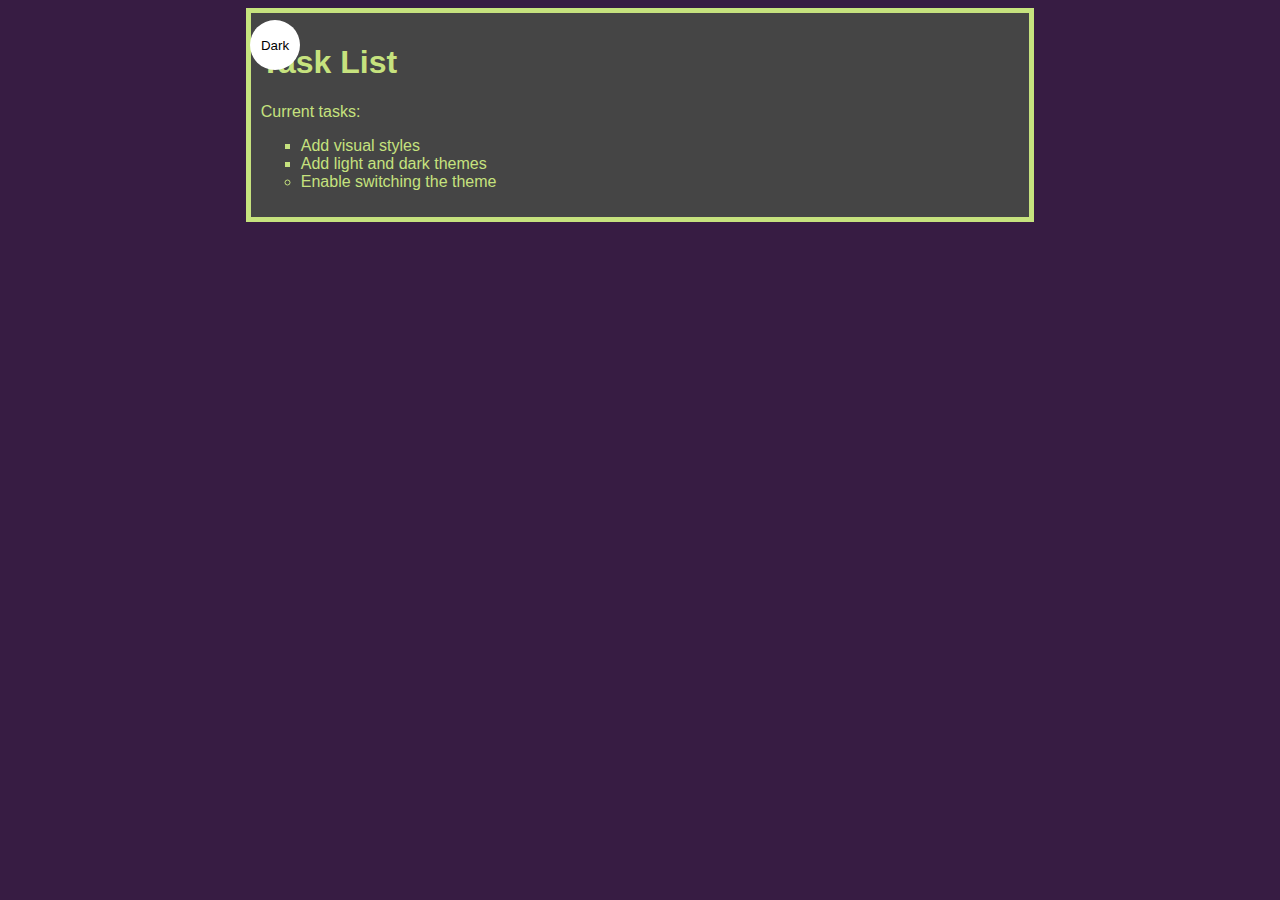
==== index.html @ 014d167e "Centered" ====
<!DOCTYPE html>
<html lang="en">

<head>
    <meta charset="UTF-8">
    <meta http-equiv="X-UA-Compatible" content="IE=edge">
    <meta name="viewport" content="width=device-width, initial-scale=1.0">
    <title>Simple website</title>
    <link rel="stylesheet" href="main.css">
</head>

<body class="dark-theme">
    <div class = "divi">

        <h1>Task List</h1>
        <p id="msg">Current tasks:</p>
        <ul>
            <li class="list">Add visual styles</li>
            <li class="list">Add light and dark themes</li>
            <li>Enable switching the theme</li>
        </ul>
        <div>
            <button class="btn">Dark</button>
        </div>
        <script src="app.js"></script>
        <noscript>You need to enable JavaScript to view the full site.</noscript>
    </div>
</body>

</html>
---- main.css ----
:root {
    --yellow: #c6e27e;
    --white: #FFFFFF;
    --black: #000000;
    --lilapur: #A183C0;
    --purp: #371c43;
    --blue: #1f0f86;
  }


body {
    background: var(--bg);
    color: var(--fontColor);
    font-family: helvetica;
}

li {
    list-style: circle;
}

.list {
    list-style: square;
}

.light-theme {
    --bg: var(--lilapur);
    --fontColor: var(--blue);
    --btnBg: var(--black);
    --btnFontColor: var(--white);
}

.dark-theme {
    --bg: var(--purp);
    --fontColor: var(--yellow);
    --btnBg: var(--white);
    --btnFontColor: var(--black);
  }

.btn {
    position: absolute;
    top: 20px;
    left: 250px;
    height: 50px;
    width: 50px;
    border-radius: 50%;
    border: none;
    color: var(--btnFontColor);
    background-color: var(--btnBg);
  }

.divi{
    margin: auto;
    width: 60%;
    border: 5px solid #c6e27e;
    padding: 10px;
    background-color: rgb(69, 69, 69);
}
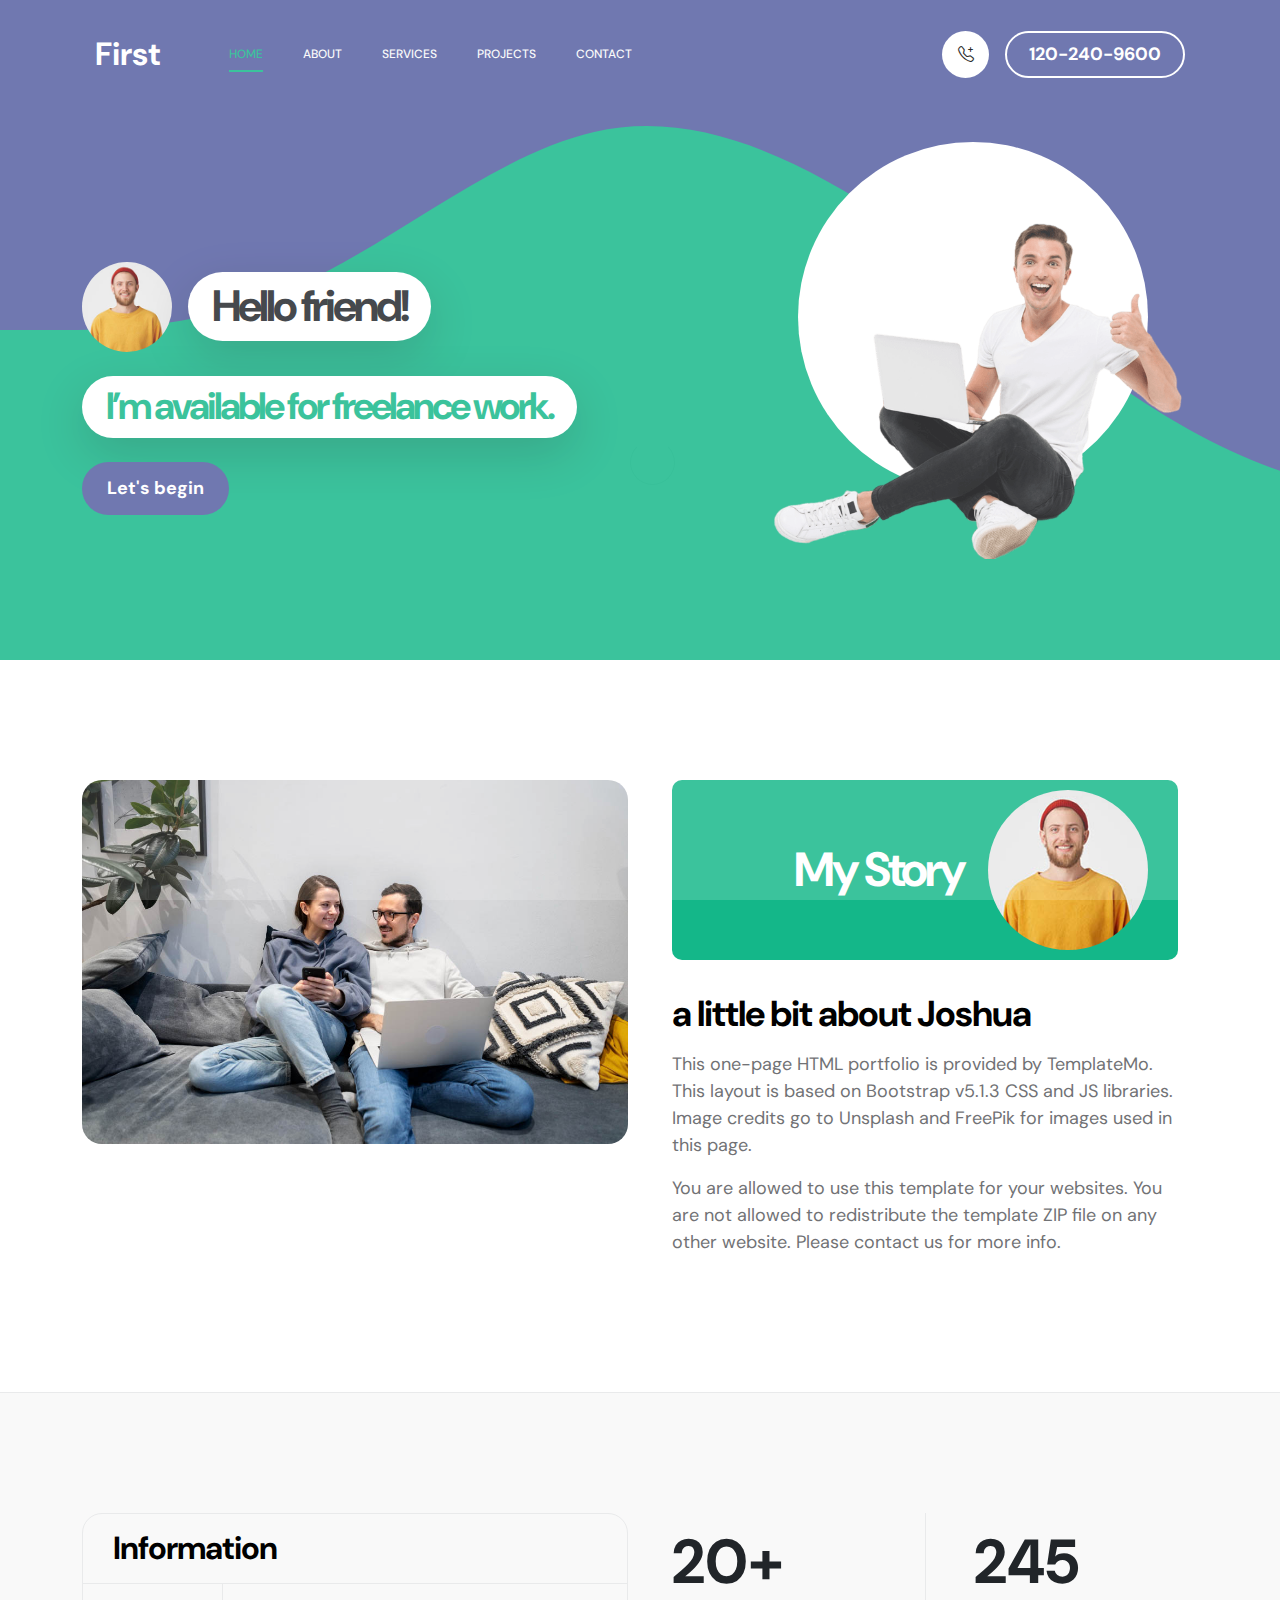
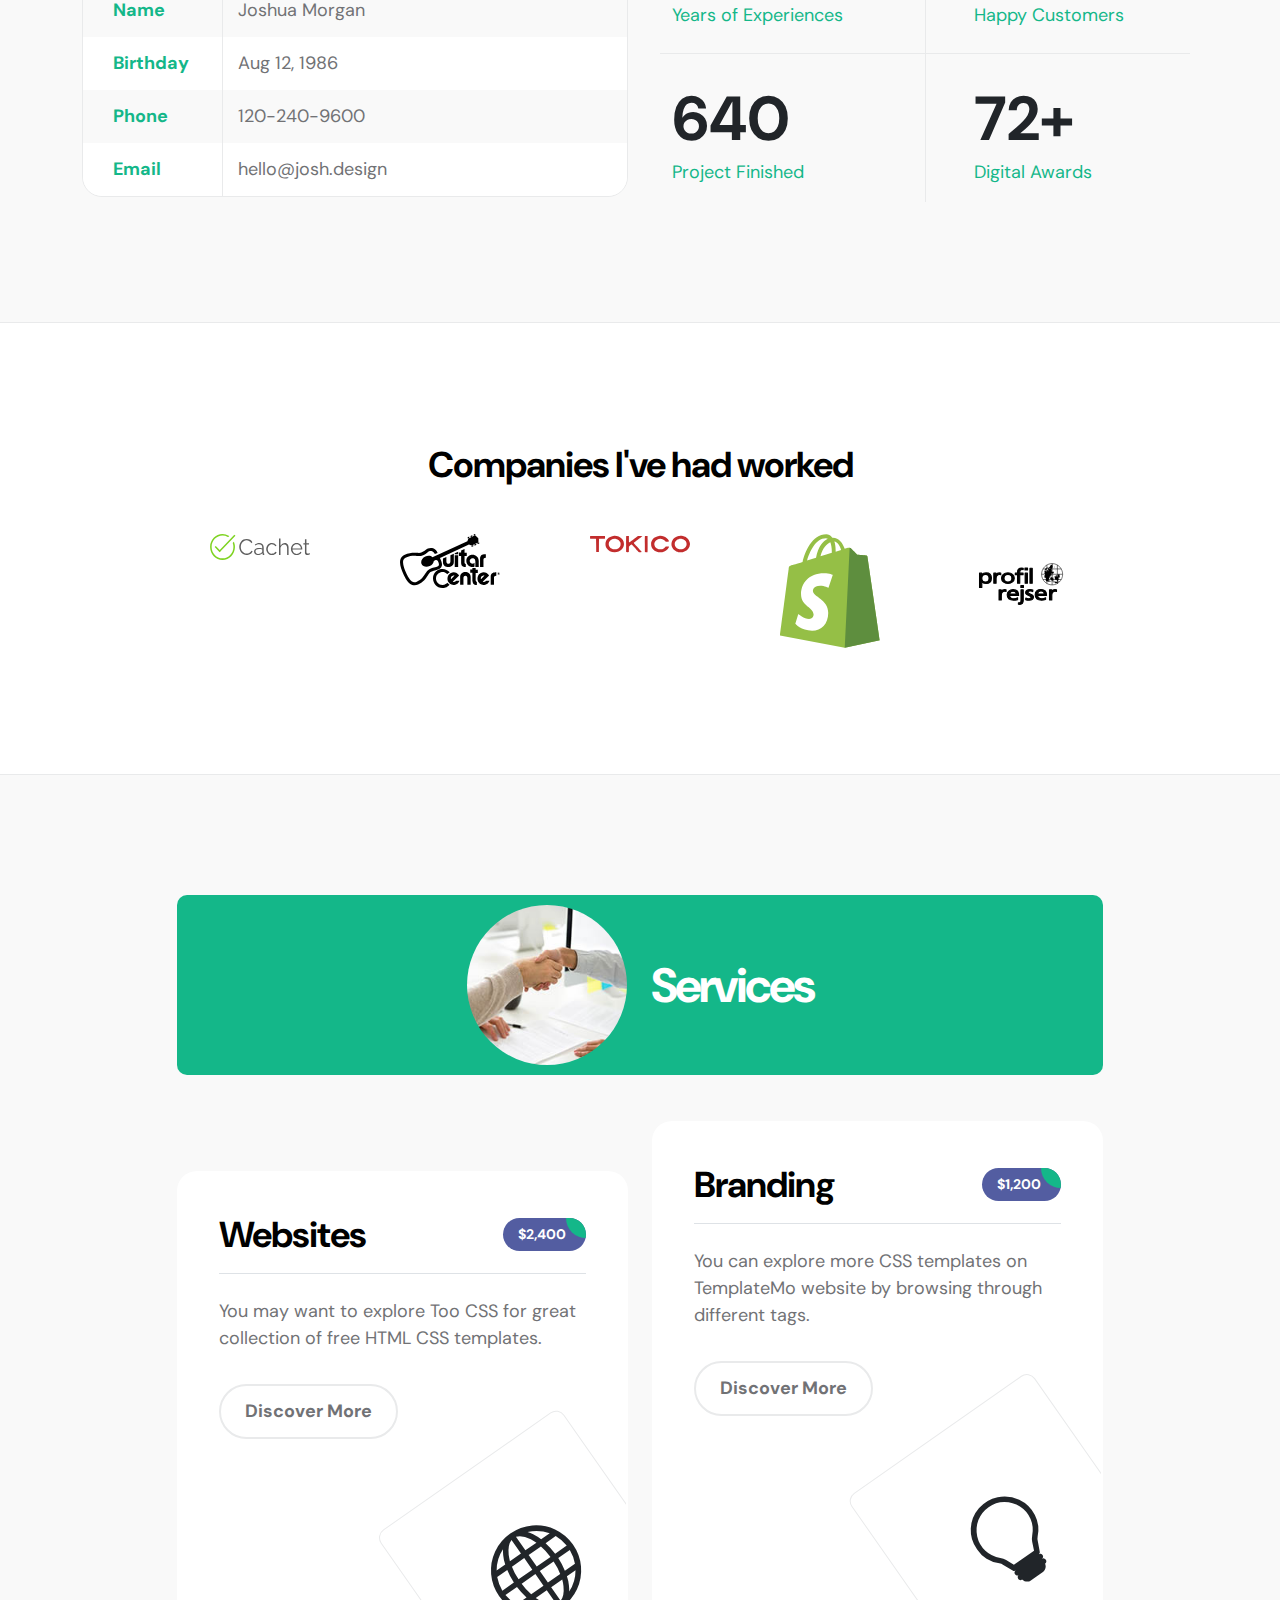
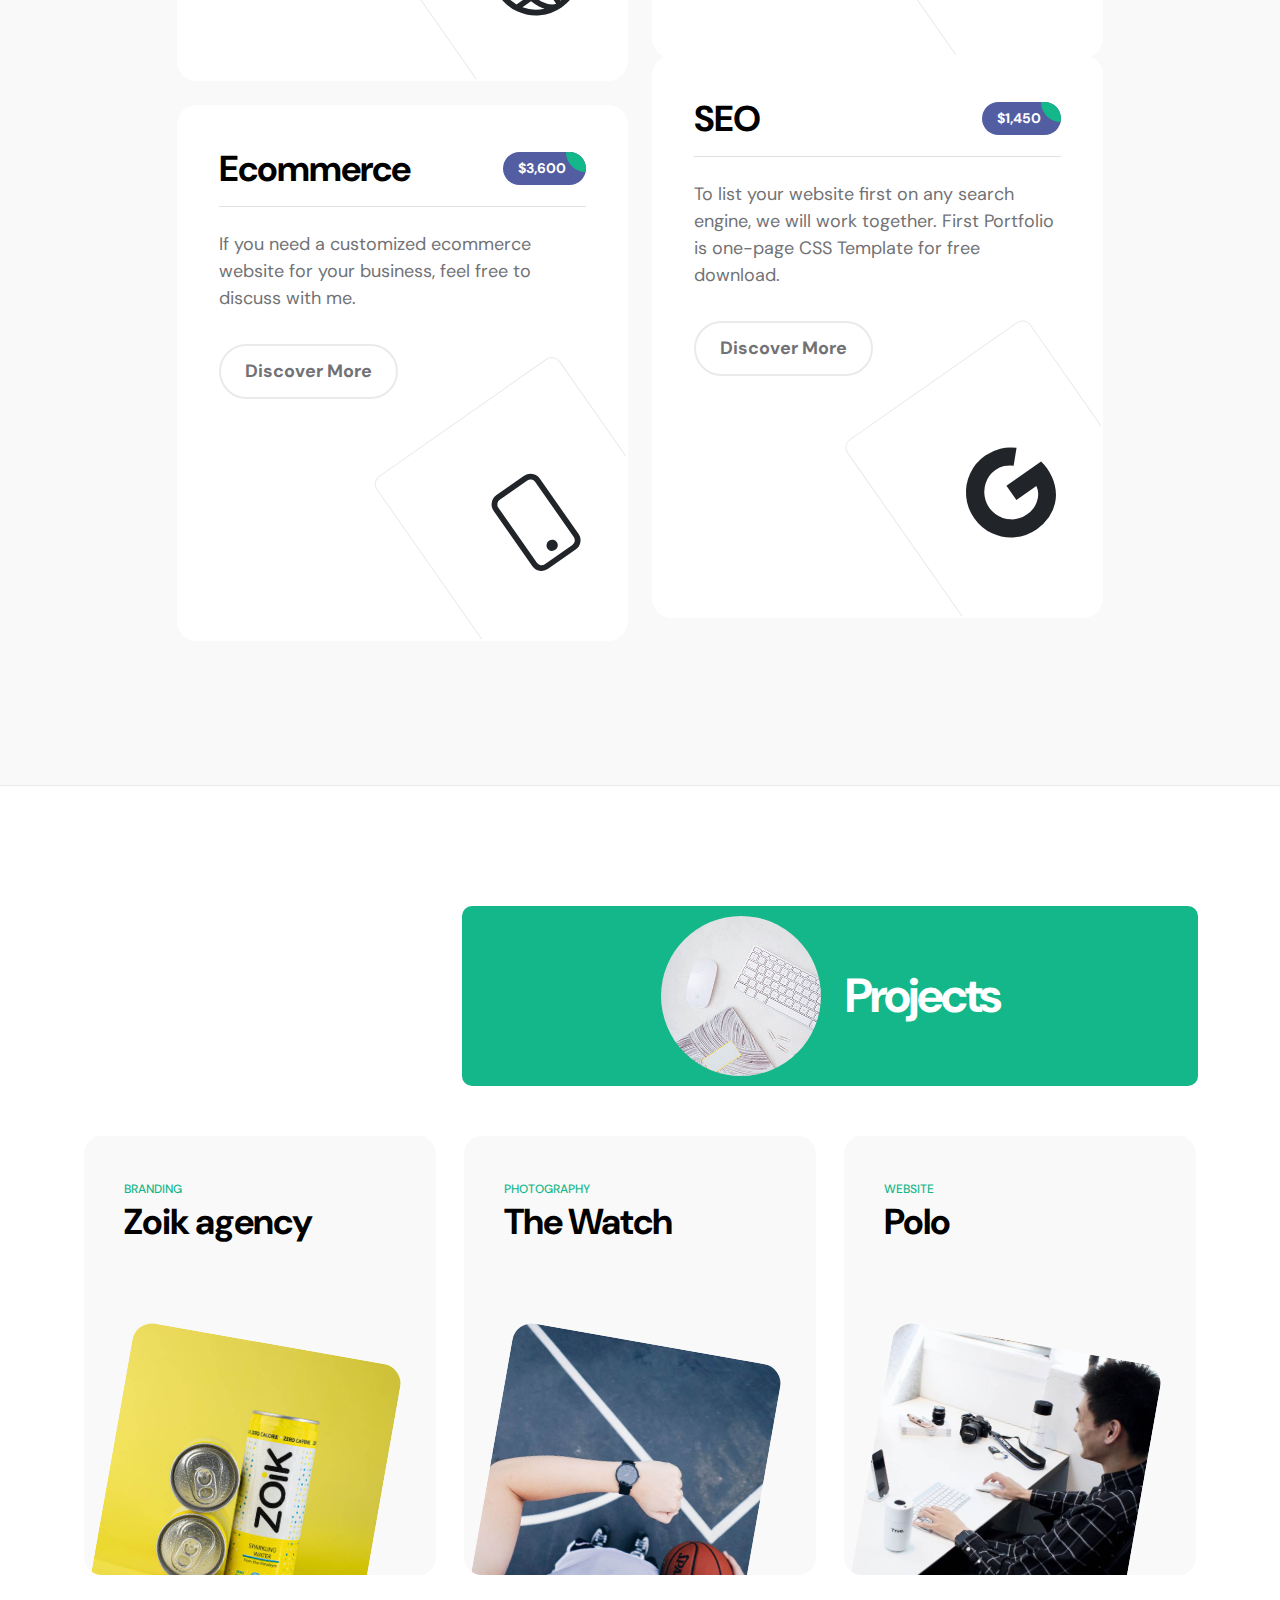
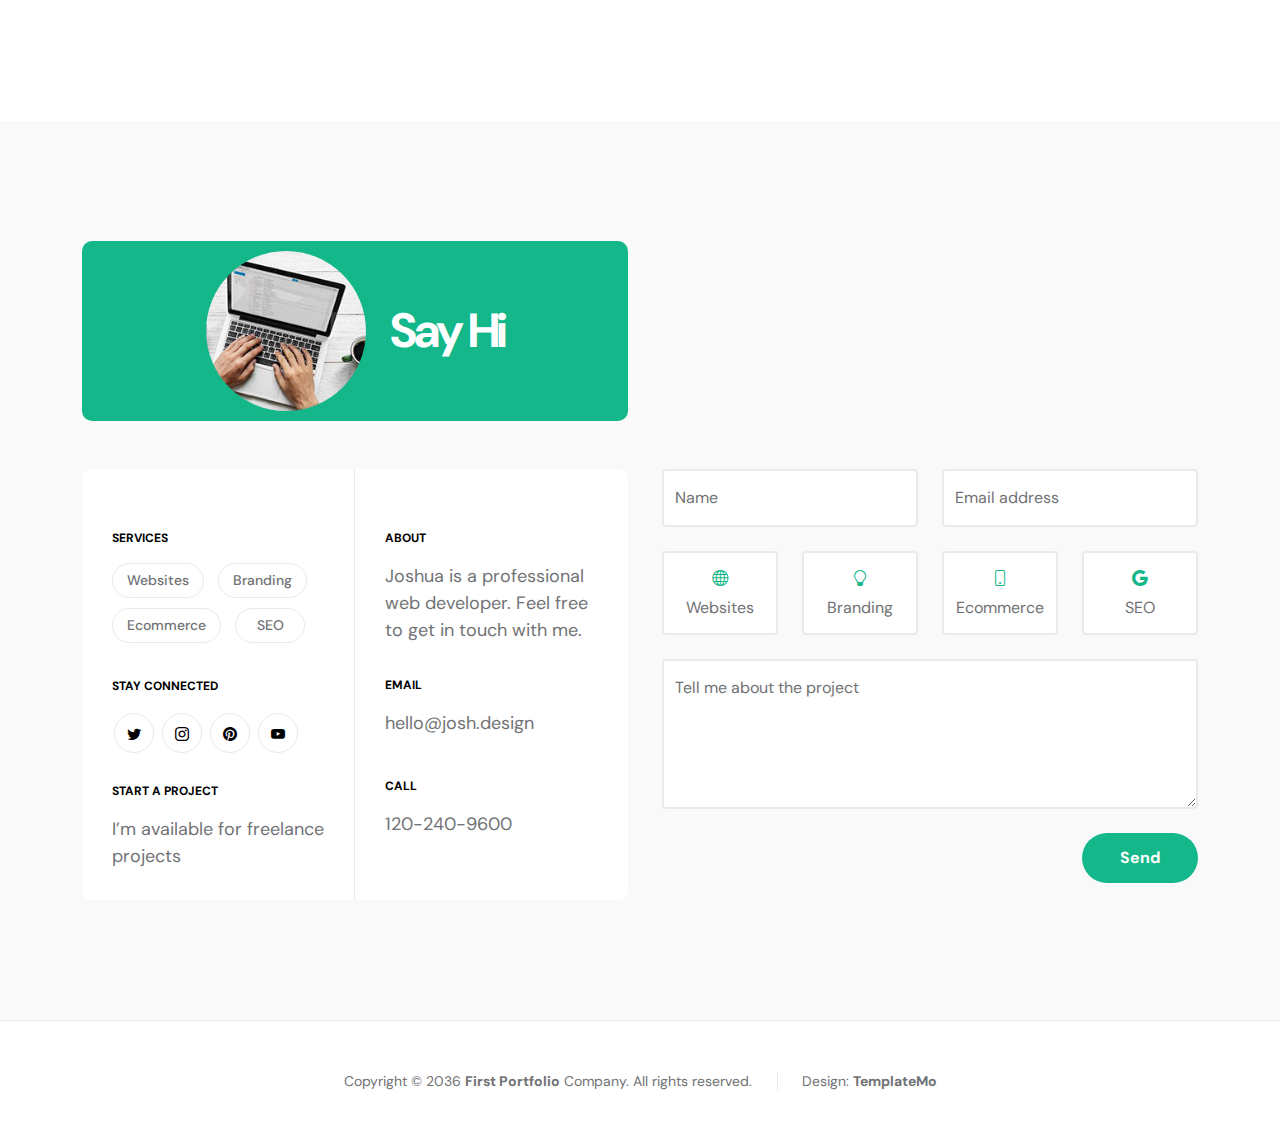
==== commit ffdb6229: "new" ====
--- a/index.html
+++ b/index.html
@@ -1,30 +1,604 @@
-<!DOCTYPE html>
-<html lang="en">
-
-<head>
-    <meta charset="UTF-8">
-    <meta http-equiv="X-UA-Compatible" content="IE=edge">
-    <meta name="viewport" content="width=device-width, initial-scale=1.0">
-    <title>Simple website</title>
-    <link rel="stylesheet" href="main.css">
-</head>
-
-<body class="dark-theme">
-    <div class = "divi">
-
-        <h1>Task List</h1>
-        <p id="msg">Current tasks:</p>
-        <ul>
-            <li class="list">Add visual styles</li>
-            <li class="list">Add light and dark themes</li>
-            <li>Enable switching the theme</li>
-        </ul>
-        <div>
-            <button class="btn">Dark</button>
-        </div>
-        <script src="app.js"></script>
-        <noscript>You need to enable JavaScript to view the full site.</noscript>
-    </div>
-</body>
-
+<!doctype html>
+<html lang="en">
+    <head>
+        <meta charset="utf-8">
+        <meta name="viewport" content="width=device-width, initial-scale=1">
+
+        <meta name="description" content="">
+        <meta name="author" content="TemplateMo">
+
+        <title>First Portfolio Bootstrap 5 Theme</title>
+
+        <!-- CSS FILES -->
+        <link rel="preconnect" href="https://fonts.googleapis.com">
+        
+        <link rel="preconnect" href="https://fonts.gstatic.com" crossorigin>
+        
+        <link href="https://fonts.googleapis.com/css2?family=DM+Sans:wght@400;500;700&display=swap" rel="stylesheet">
+
+        <link href="css/bootstrap.min.css" rel="stylesheet">
+
+        <link href="css/bootstrap-icons.css" rel="stylesheet">
+
+        <link href="css/magnific-popup.css" rel="stylesheet">
+
+        <link href="css/templatemo-first-portfolio-style.css" rel="stylesheet">
+        
+<!--
+
+TemplateMo 578 First Portfolio
+
+https://templatemo.com/tm-578-first-portfolio
+
+-->
+    </head>
+    
+    <body>
+
+        <section class="preloader">
+            <div class="spinner">
+                <span class="spinner-rotate"></span>    
+            </div>
+        </section>
+
+        <nav class="navbar navbar-expand-lg">
+            <div class="container">
+
+                <button class="navbar-toggler" type="button" data-bs-toggle="collapse" data-bs-target="#navbarNav" aria-controls="navbarNav" aria-expanded="false" aria-label="Toggle navigation">
+                    <span class="navbar-toggler-icon"></span>
+                </button>
+
+                <a href="index.html" class="navbar-brand mx-auto mx-lg-0">First</a>
+
+                <div class="d-flex align-items-center d-lg-none">
+                    <i class="navbar-icon bi-telephone-plus me-3"></i>
+                    <a class="custom-btn btn" href="#section_5">
+                        120-240-9600
+                    </a>
+                </div>
+
+                <div class="collapse navbar-collapse" id="navbarNav">
+                    <ul class="navbar-nav ms-lg-5">
+                        <li class="nav-item">
+                            <a class="nav-link click-scroll" href="#section_1">Home</a>
+                        </li>
+
+                        <li class="nav-item">
+                            <a class="nav-link click-scroll" href="#section_2">About</a>
+                        </li>
+
+                        <li class="nav-item">
+                            <a class="nav-link click-scroll" href="#section_3">Services</a>
+                        </li>
+
+                        <li class="nav-item">
+                            <a class="nav-link click-scroll" href="#section_4">Projects</a>
+                        </li>
+
+                        <li class="nav-item">
+                            <a class="nav-link click-scroll" href="#section_5">Contact</a>
+                        </li>
+                    </ul>
+
+                    <div class="d-lg-flex align-items-center d-none ms-auto">
+                        <i class="navbar-icon bi-telephone-plus me-3"></i>
+                        <a class="custom-btn btn" href="#section_5">
+                            120-240-9600
+                        </a>
+                    </div>
+                </div>
+
+            </div>
+        </nav>
+
+        <main>
+
+            <section class="hero d-flex justify-content-center align-items-center" id="section_1">
+                <div class="container">
+                    <div class="row">
+
+                        <div class="col-lg-7 col-12">
+                            <div class="hero-text">
+                                <div class="hero-title-wrap d-flex align-items-center mb-4">
+                                    <img src="images/happy-bearded-young-man.jpg" class="avatar-image avatar-image-large img-fluid" alt="">
+
+                                    <h1 class="hero-title ms-3 mb-0">Hello friend!</h1>
+                                </div>
+
+                                <h2 class="mb-4">I’m available for freelance work.</h2>
+                                <p class="mb-4"><a class="custom-btn btn custom-link" href="#section_2">Let's begin</a></p>
+                            </div>
+                        </div>
+
+                        <div class="col-lg-5 col-12 position-relative">
+                            <div class="hero-image-wrap"></div>
+                            <img src="images/portrait-happy-excited-man-holding-laptop-computer.png" class="hero-image img-fluid" alt="">
+                        </div>
+
+                    </div>
+                </div>
+
+                <svg xmlns="http://www.w3.org/2000/svg" viewBox="0 0 1440 320"><path fill="#535da1" fill-opacity="1" d="M0,160L24,160C48,160,96,160,144,138.7C192,117,240,75,288,64C336,53,384,75,432,106.7C480,139,528,181,576,208C624,235,672,245,720,240C768,235,816,213,864,186.7C912,160,960,128,1008,133.3C1056,139,1104,181,1152,202.7C1200,224,1248,224,1296,197.3C1344,171,1392,117,1416,90.7L1440,64L1440,0L1416,0C1392,0,1344,0,1296,0C1248,0,1200,0,1152,0C1104,0,1056,0,1008,0C960,0,912,0,864,0C816,0,768,0,720,0C672,0,624,0,576,0C528,0,480,0,432,0C384,0,336,0,288,0C240,0,192,0,144,0C96,0,48,0,24,0L0,0Z"></path></svg>
+            </section>
+
+
+            <section class="about section-padding" id="section_2">
+                <div class="container">
+                    <div class="row">
+
+                        <div class="col-lg-6 col-12">
+                            <img src="images/couple-working-from-home-together-sofa.jpg" class="about-image img-fluid" alt="">
+                        </div>
+
+                        <div class="col-lg-6 col-12 mt-5 mt-lg-0">
+                            <div class="about-thumb">
+
+                                <div class="section-title-wrap d-flex justify-content-end align-items-center mb-4">
+                                    <h2 class="text-white me-4 mb-0">My Story</h2>
+
+                                    <img src="images/happy-bearded-young-man.jpg" class="avatar-image img-fluid" alt="">
+                                </div>
+
+                                <h3 class="pt-2 mb-3">a little bit about Joshua</h3>
+
+                                <p>This one-page HTML portfolio is provided by <a href="https://templatemo.com" target="_blank">TemplateMo</a>. This layout is based on Bootstrap v5.1.3 CSS and JS libraries. Image credits go to <a href="https://unsplash.com" target="_blank">Unsplash</a> and <a href="https://freepik.com" target="_blank">FreePik</a> for images used in this page.</p>
+
+                                <p>You are allowed to use this template for your websites. You are not allowed to redistribute the template ZIP file on any other website. Please <a href="https://templatemo.com/contact" target="_blank">contact us</a> for more info.</p>
+                            </div>
+                        </div>
+
+                    </div>
+                </div>
+            </section>
+
+            <section class="featured section-padding">
+                <div class="container">
+                    <div class="row">
+
+                        <div class="col-lg-6 col-12">
+                            <div class="profile-thumb">
+                                <div class="profile-title">
+                                    <h4 class="mb-0">Information</h4>
+                                </div>
+
+                                <div class="profile-body">
+                                    <p>
+                                        <span class="profile-small-title">Name</span> 
+                                        <span>Joshua Morgan</span>
+                                    </p>
+
+                                    <p>
+                                        <span class="profile-small-title">Birthday</span> 
+                                        <span>Aug 12, 1986</span>
+                                    </p>
+
+                                    <p>
+                                        <span class="profile-small-title">Phone</span> 
+                                         <span><a href="tel: 305-240-9671">120-240-9600</a></span>
+                                    </p>
+
+                                    <p>
+                                        <span class="profile-small-title">Email</span> 
+                                        <span><a href="mailto:hello@josh.design">hello@josh.design</a></span>
+                                    </p>
+                                </div>
+                            </div>
+                        </div>
+
+                        <div class="col-lg-6 col-12 mt-5 mt-lg-0">
+                            <div class="about-thumb">
+                                <div class="row">
+                                    <div class="col-lg-6 col-6 featured-border-bottom py-2">
+                                        <strong class="featured-numbers">20+</strong>
+
+                                        <p class="featured-text">Years of Experiences</p>
+                                    </div>
+
+                                    <div class="col-lg-6 col-6 featured-border-start featured-border-bottom ps-5 py-2">
+                                        <strong class="featured-numbers">245</strong>
+
+                                        <p class="featured-text">Happy Customers</p>
+                                    </div>
+
+                                    <div class="col-lg-6 col-6 pt-4">
+                                        <strong class="featured-numbers">640</strong>
+
+                                        <p class="featured-text">Project Finished</p>
+                                    </div>
+
+                                    <div class="col-lg-6 col-6 featured-border-start ps-5 pt-4">
+                                        <strong class="featured-numbers">72+</strong>
+
+                                        <p class="featured-text">Digital Awards</p>
+                                    </div>
+                                </div>
+                            </div>
+                        </div>
+
+                    </div>
+                </div>
+            </section>
+
+
+            <section class="clients section-padding">
+                <div class="container">
+                    <div class="row align-items-center">
+
+                        <div class="col-lg-12 col-12">
+                            <h3 class="text-center mb-5">Companies I've had worked</h3>
+                        </div>
+
+                        <div class="col-lg-2 col-4 ms-auto clients-item-height">
+                            <img src="images/clients/cachet.svg" class="clients-image img-fluid" alt="">
+                        </div>
+
+                        <div class="col-lg-2 col-4 clients-item-height">
+                            <img src="images/clients/guitar-center.svg" class="clients-image img-fluid" alt="">
+                        </div>
+
+                        <div class="col-lg-2 col-4 clients-item-height">
+                            <img src="images/clients/tokico.svg" class="clients-image img-fluid" alt="">
+                        </div>
+
+                        <div class="col-lg-2 col-4 clients-item-height">
+                            <img src="images/clients/shopify.svg" class="clients-image img-fluid" alt="">
+                        </div>
+
+                        <div class="col-lg-2 col-4 me-auto clients-item-height">
+                            <img src="images/clients/profil-rejser.svg" class="clients-image img-fluid" alt="">
+                        </div>
+
+                    </div>
+                </div>
+            </section>
+
+
+            <section class="services section-padding" id="section_3">
+                <div class="container">
+                    <div class="row">
+
+                        <div class="col-lg-10 col-12 mx-auto">
+                            <div class="section-title-wrap d-flex justify-content-center align-items-center mb-5">
+                                <img src="images/handshake-man-woman-after-signing-business-contract-closeup.jpg" class="avatar-image img-fluid" alt="">
+
+                                <h2 class="text-white ms-4 mb-0">Services</h2>
+                            </div>
+
+                            <div class="row pt-lg-5">
+                                <div class="col-lg-6 col-12">
+                                    <div class="services-thumb">
+                                        <div class="d-flex flex-wrap align-items-center border-bottom mb-4 pb-3">
+                                            <h3 class="mb-0">Websites</h3>
+
+                                            <div class="services-price-wrap ms-auto">
+                                                <p class="services-price-text mb-0">$2,400</p>
+                                                <div class="services-price-overlay"></div>
+                                            </div>
+                                        </div>
+
+                                        <p>You may want to explore Too CSS for great collection of free HTML CSS templates.</p>
+
+                                        <a href="#" class="custom-btn custom-border-btn btn mt-3">Discover More</a>
+
+                                        <div class="services-icon-wrap d-flex justify-content-center align-items-center">
+                                            <i class="services-icon bi-globe"></i>
+                                        </div>
+                                    </div>
+                                </div>
+
+                                <div class="col-lg-6 col-12">
+                                    <div class="services-thumb services-thumb-up">
+                                        <div class="d-flex flex-wrap align-items-center border-bottom mb-4 pb-3">
+                                            <h3 class="mb-0">Branding</h3>
+
+                                            <div class="services-price-wrap ms-auto">
+                                                <p class="services-price-text mb-0">$1,200</p>
+                                                <div class="services-price-overlay"></div>
+                                            </div>
+                                        </div>
+
+                                        <p>You can explore more CSS templates on TemplateMo website by browsing through different tags.</p>
+
+                                        <a href="#" class="custom-btn custom-border-btn btn mt-3">Discover More</a>
+
+                                        <div class="services-icon-wrap d-flex justify-content-center align-items-center">
+                                            <i class="services-icon bi-lightbulb"></i>
+                                        </div>
+                                    </div>
+                                </div>
+
+                                <div class="col-lg-6 col-12">
+                                    <div class="services-thumb">
+                                        <div class="d-flex flex-wrap align-items-center border-bottom mb-4 pb-3">
+                                            <h3 class="mb-0">Ecommerce</h3>
+
+                                            <div class="services-price-wrap ms-auto">
+                                                <p class="services-price-text mb-0">$3,600</p>
+                                                <div class="services-price-overlay"></div>
+                                            </div>
+                                        </div>
+
+                                        <p>If you need a customized ecommerce website for your business, feel free to discuss with me.</p>
+
+                                        <a href="#" class="custom-btn custom-border-btn btn mt-3">Discover More</a>
+
+                                        <div class="services-icon-wrap d-flex justify-content-center align-items-center">
+                                            <i class="services-icon bi-phone"></i>
+                                        </div>
+                                    </div>
+                                </div>
+
+                                <div class="col-lg-6 col-12">
+                                    <div class="services-thumb services-thumb-up">
+                                        <div class="d-flex flex-wrap align-items-center border-bottom mb-4 pb-3">
+                                            <h3 class="mb-0">SEO</h3>
+
+                                            <div class="services-price-wrap ms-auto">
+                                                <p class="services-price-text mb-0">$1,450</p>
+                                                <div class="services-price-overlay"></div>
+                                            </div>
+                                        </div>
+
+                                        <p>To list your website first on any search engine, we will work together. First Portfolio is one-page CSS Template for free download.</p>
+
+                                        <a href="#" class="custom-btn custom-border-btn btn mt-3">Discover More</a>
+
+                                        <div class="services-icon-wrap d-flex justify-content-center align-items-center">
+                                            <i class="services-icon bi-google"></i>
+                                        </div>
+                                    </div>
+                                </div>
+                            </div>
+                        </div>
+                    </div>
+                </div>
+            </section>
+
+
+            <section class="projects section-padding" id="section_4">
+                <div class="container">
+                    <div class="row">
+
+                        <div class="col-lg-8 col-md-8 col-12 ms-auto">
+                            <div class="section-title-wrap d-flex justify-content-center align-items-center mb-4">
+                                <img src="images/white-desk-work-study-aesthetics.jpg" class="avatar-image img-fluid" alt="">
+
+                                <h2 class="text-white ms-4 mb-0">Projects</h2>
+                            </div>
+                        </div>
+
+                        <div class="clearfix"></div>
+
+                        <div class="col-lg-4 col-md-6 col-12">
+                            <div class="projects-thumb">
+                                <div class="projects-info">
+                                    <small class="projects-tag">Branding</small>
+
+                                    <h3 class="projects-title">Zoik agency</h3>
+                                </div>
+
+                                <a href="images/projects/nikhil-KO4io-eCAXA-unsplash.jpg" class="popup-image">
+                                    <img src="images/projects/nikhil-KO4io-eCAXA-unsplash.jpg" class="projects-image img-fluid" alt="">
+                                </a>
+                            </div>
+                        </div>
+
+                        <div class="col-lg-4 col-md-6 col-12">
+                            <div class="projects-thumb">
+                                <div class="projects-info">
+                                    <small class="projects-tag">Photography</small>
+
+                                    <h3 class="projects-title">The Watch</h3>
+                                </div>
+
+                                <a href="images/projects/the-5th-IQYR7N67dhM-unsplash.jpg" class="popup-image">
+                                    <img src="images/projects/the-5th-IQYR7N67dhM-unsplash.jpg" class="projects-image img-fluid" alt="">
+                                </a>
+                            </div>
+                        </div>
+
+                        <div class="col-lg-4 col-md-6 col-12">
+                            <div class="projects-thumb">
+                                <div class="projects-info">
+                                    <small class="projects-tag">Website</small>
+
+                                    <h3 class="projects-title">Polo</h3>
+                                </div>
+
+                                <a href="images/projects/true-agency-9Bjog5FZ-oc-unsplash.jpg" class="popup-image">
+                                    <img src="images/projects/true-agency-9Bjog5FZ-oc-unsplash.jpg" class="projects-image img-fluid" alt="">
+                                </a>
+                            </div>
+                        </div>
+
+                    </div>
+                </div>
+            </section>
+
+            <section class="contact section-padding" id="section_5">
+                    <div class="container">
+                        <div class="row">
+
+                            <div class="col-lg-6 col-md-8 col-12">
+                                <div class="section-title-wrap d-flex justify-content-center align-items-center mb-5">
+                                    <img src="images/aerial-view-man-using-computer-laptop-wooden-table.jpg" class="avatar-image img-fluid" alt="">
+
+                                    <h2 class="text-white ms-4 mb-0">Say Hi</h2>
+                                </div>
+                            </div>
+
+                            <div class="clearfix"></div>
+
+                            <div class="col-lg-3 col-md-6 col-12 pe-lg-0">
+                                <div class="contact-info contact-info-border-start d-flex flex-column">
+                                    <strong class="site-footer-title d-block mb-3">Services</strong>
+
+                                    <ul class="footer-menu">
+                                        <li class="footer-menu-item"><a href="#" class="footer-menu-link">Websites</a></li>
+
+                                        <li class="footer-menu-item"><a href="#" class="footer-menu-link">Branding</a></li>
+
+                                        <li class="footer-menu-item"><a href="#" class="footer-menu-link">Ecommerce</a></li>
+
+                                        <li class="footer-menu-item"><a href="#" class="footer-menu-link">SEO</a></li>
+                                    </ul>
+
+                                    <strong class="site-footer-title d-block mt-4 mb-3">Stay connected</strong>
+
+                                    <ul class="social-icon">
+                                        <li class="social-icon-item"><a href="https://twitter.com/minthu" class="social-icon-link bi-twitter"></a></li>
+
+                                        <li class="social-icon-item"><a href="#" class="social-icon-link bi-instagram"></a></li>
+
+                                        <li class="social-icon-item"><a href="#" class="social-icon-link bi-pinterest"></a></li>
+
+                                        <li class="social-icon-item"><a href="https://www.youtube.com/templatemo" class="social-icon-link bi-youtube"></a></li>
+                                    </ul>
+
+                                    <strong class="site-footer-title d-block mt-4 mb-3">Start a project</strong>
+
+                                    <p class="mb-0">I’m available for freelance projects</p>
+                                </div>
+                            </div>
+
+                            <div class="col-lg-3 col-md-6 col-12 ps-lg-0">
+                                <div class="contact-info d-flex flex-column">
+                                    <strong class="site-footer-title d-block mb-3">About</strong>
+
+                                    <p class="mb-2">
+                                        Joshua is a professional web developer. Feel free to get in touch with me.
+                              </p>
+
+                                    <strong class="site-footer-title d-block mt-4 mb-3">Email</strong>
+
+                                    <p>
+                                        <a href="mailto:hello@josh.design">
+                                            hello@josh.design
+                                        </a>
+                                    </p>
+
+                                    <strong class="site-footer-title d-block mt-4 mb-3">Call</strong>
+
+                                    <p class="mb-0">
+                                        <a href="tel: 120-240-9600">
+                                            120-240-9600
+                                        </a>
+                                    </p>
+                                </div>
+                            </div>
+
+                            <div class="col-lg-6 col-12 mt-5 mt-lg-0">
+                                <form action="#" method="get" class="custom-form contact-form" role="form">
+                                    <div class="row">
+                                        <div class="col-lg-6 col-md-6 col-12">
+                                            <div class="form-floating">
+                                                <input type="text" name="name" id="name" class="form-control" placeholder="Name" required="">
+                                                
+                                                <label for="floatingInput">Name</label>
+                                            </div>
+                                        </div>
+
+                                        <div class="col-lg-6 col-md-6 col-12"> 
+                                            <div class="form-floating">
+                                                <input type="email" name="email" id="email" pattern="[^ @]*@[^ @]*" class="form-control" placeholder="Email address" required="">
+                                                
+                                                <label for="floatingInput">Email address</label>
+                                            </div>
+                                        </div>
+
+                                        <div class="col-lg-3 col-md-6 col-6">
+                                            <div class="form-check form-check-inline">
+                                                <input name="website" type="checkbox" class="form-check-input" id="inlineCheckbox1" value="1">
+
+                                                <label class="form-check-label" for="inlineCheckbox1">
+                                                    <i class="bi-globe form-check-icon"></i>
+                                                    <span class="form-check-label-text">Websites</span>
+                                                </label>
+                                          </div>
+                                        </div>
+
+                                        <div class="col-lg-3 col-md-6 col-6">
+                                            <div class="form-check form-check-inline">
+                                                <input name="branding" type="checkbox" class="form-check-input" id="inlineCheckbox2" value="1">
+
+                                                <label class="form-check-label" for="inlineCheckbox2">
+                                                    <i class="bi-lightbulb form-check-icon"></i>
+                                                    <span class="form-check-label-text">Branding</span>
+                                                </label>
+                                            </div>
+                                        </div>
+
+                                        <div class="col-lg-3 col-md-6 col-6">
+                                            <div class="form-check form-check-inline">
+                                                <input name="ecommerce" type="checkbox" class="form-check-input" id="inlineCheckbox3" value="1">
+
+                                                <label class="form-check-label" for="inlineCheckbox3">
+                                                    <i class="bi-phone form-check-icon"></i>
+                                                    <span class="form-check-label-text">Ecommerce</span>
+                                                </label>
+                                            </div>
+                                        </div>
+
+                                        <div class="col-lg-3 col-md-6 col-6">
+                                            <div class="form-check form-check-inline me-0">
+                                                <input name="seo" type="checkbox" class="form-check-input" id="inlineCheckbox4" value="1">
+
+                                                <label class="form-check-label" for="inlineCheckbox4">
+                                                    <i class="bi-google form-check-icon"></i>
+                                                    <span class="form-check-label-text">SEO</span>
+                                                </label>
+                                            </div>
+                                        </div>
+
+                                        <div class="col-lg-12 col-12">
+                                            <div class="form-floating">
+                                                <textarea class="form-control" id="message" name="message" placeholder="Tell me about the project"></textarea>
+                                                
+                                                <label for="floatingTextarea">Tell me about the project</label>
+                                            </div>
+                                        </div>
+
+                                        <div class="col-lg-3 col-12 ms-auto">
+                                            <button type="submit" class="form-control">Send</button>
+                                        </div>
+
+                                    </div>
+                                </form>
+                            </div>
+
+                        </div>
+                    </div>
+                </div>
+            </section>
+
+        </main>
+
+        <footer class="site-footer">
+            <div class="container">
+                <div class="row">
+
+                    <div class="col-lg-12 col-12">
+                        <div class="copyright-text-wrap">
+                            <p class="mb-0">
+                                <span class="copyright-text">Copyright © 2036 <a href="#">First Portfolio</a> Company. All rights reserved.</span>
+                                Design: 
+                                <a rel="sponsored" href="https://templatemo.com" target="_blank">TemplateMo</a>
+                            </p>
+                        </div>
+                    </div>
+
+                </div>
+            </div>
+        </footer>
+
+        <!-- JAVASCRIPT FILES -->
+        <script src="js/jquery.min.js"></script>
+        <script src="js/bootstrap.min.js"></script>
+        <script src="js/jquery.sticky.js"></script>
+        <script src="js/click-scroll.js"></script>
+        <script src="js/jquery.magnific-popup.min.js"></script>
+        <script src="js/magnific-popup-options.js"></script>
+        <script src="js/custom.js"></script>
+
+    </body>
 </html>--- a/css/templatemo-first-portfolio-style.css
+++ b/css/templatemo-first-portfolio-style.css
@@ -0,0 +1,1187 @@
+/*
+
+TemplateMo 578 First Portfolio
+
+https://templatemo.com/tm-578-first-portfolio
+
+*/
+
+
+/*---------------------------------------
+  CUSTOM PROPERTIES ( VARIABLES )             
+-----------------------------------------*/
+:root {
+  --white-color:                  #ffffff;
+  --primary-color:                #535da1;
+  --secondary-color:              #14B789;
+  --section-bg-color:             #f9f9f9;
+  --dark-color:                   #000000;
+  --p-color:                      #717275;
+  --border-color:                 #e9eaeb;
+  --featured-border-color:        #727aab;
+
+  --body-font-family:             'DM Sans', sans-serif;
+
+  --h1-font-size:                 62px;
+  --h2-font-size:                 48px;
+  --h3-font-size:                 36px;
+  --h4-font-size:                 32px;
+  --h5-font-size:                 24px;
+  --h6-font-size:                 22px;
+  --p-font-size:                  18px;
+  --menu-font-size:               12px;
+  --copyright-font-size:          14px;
+
+  --border-radius-large:          100px;
+  --border-radius-medium:         20px;
+  --border-radius-small:          10px;
+
+  --font-weight-normal:           400;
+  --font-weight-medium:           500;
+  --font-weight-bold:             700;
+}
+
+body {
+    background: var(--white-color);
+    font-family: var(--body-font-family); 
+}
+
+
+/*---------------------------------------
+  TYPOGRAPHY               
+-----------------------------------------*/
+
+h2,
+h3,
+h4,
+h5,
+h6 {
+  color: var(--dark-color);
+}
+
+h1,
+h2,
+h3,
+h4,
+h5,
+h6 {
+  font-weight: var(--font-weight-bold);
+  letter-spacing: -1px;
+}
+
+h1 {
+  font-size: var(--h1-font-size);
+  letter-spacing: -3px;
+}
+
+h2 {
+  font-size: var(--h2-font-size);
+  color: var(--secondary-color);
+  letter-spacing: -3px;
+}
+
+h3 {
+  font-size: var(--h3-font-size);
+}
+
+h4 {
+  font-size: var(--h4-font-size);
+}
+
+h5 {
+  font-size: var(--h5-font-size);
+  line-height: normal;
+}
+
+h6 {
+  font-size: var(--h6-font-size);
+}
+
+p {
+  color: var(--p-color);
+  font-size: var(--p-font-size);
+  font-weight: var(--font-weight-normal);
+}
+
+ul li {
+  color: var(--p-color);
+  font-size: var(--p-font-size);
+  font-weight: var(--font-weight-normal);
+}
+
+a, 
+button {
+  touch-action: manipulation;
+  transition: all 0.3s;
+}
+
+a {
+  color: var(--p-color);
+  text-decoration: none;
+}
+
+a:hover {
+  color: var(--secondary-color);
+}
+
+::selection {
+  background: var(--secondary-color);
+  color: var(--white-color);
+}
+
+::-moz-selection {
+  background: var(--secondary-color);
+  color: var(--white-color);
+}
+
+.section-padding {
+  padding-top: 120px;
+  padding-bottom: 120px;
+}
+
+b,
+strong {
+  font-weight: var(--font-weight-bold);
+}
+
+.section-title-wrap {
+  background: var(--secondary-color);
+  border-radius: var(--border-radius-small);
+  padding: 10px 30px;
+}
+
+
+/*---------------------------------------
+  AVATAR IMAGE               
+-----------------------------------------*/
+.avatar-image {
+  border-radius: var(--border-radius-large);
+  width: 160px;
+  height: 160px;
+  object-fit: cover;
+}
+
+.avatar-image-large {
+  width: 90.4px;
+  height: 90.4px;
+}
+
+
+/*---------------------------------------
+  PRE LOADER               
+-----------------------------------------*/
+.preloader {
+  position: fixed;
+  top: 0;
+  left: 0;
+  width: 100%;
+  height: 100%;
+  z-index: 99999;
+  display: flex;
+  flex-flow: row nowrap;
+  justify-content: center;
+  align-items: center;
+  background: none repeat scroll 0 0 var(--white-color);
+}
+
+.spinner {
+  border: 1px solid transparent;
+  border-radius: var(--border-radius-small);
+  position: relative;
+}
+
+.spinner:before {
+  content: '';
+  box-sizing: border-box;
+  position: absolute;
+  top: 50%;
+  left: 50%;
+  width: 45px;
+  height: 45px;
+  margin-top: -10px;
+  margin-left: -10px;
+  border-radius: 50%;
+  border: 1px solid var(--border-color);
+  border-top-color: var(--white-color);
+  animation: spinner .9s linear infinite;
+}
+
+@-webkit-@keyframes spinner {
+  to {transform: rotate(360deg);
+  }
+}
+
+@keyframes spinner {
+  to {transform: rotate(360deg);}
+}
+
+
+/*---------------------------------------
+  CUSTOM ICON               
+-----------------------------------------*/
+.navbar-icon {
+  background: var(--white-color);
+  border-radius: var(--border-radius-large);
+  color: var(--dark-color);
+  width: 47px;
+  height: 47px;
+  line-height: 47px;
+  text-align: center;
+}
+
+.is-sticky .navbar-icon {
+  background: var(--secondary-color);
+  color: var(--white-color);
+}
+
+.form-check-icon {
+  color: var(--secondary-color);
+}
+
+
+/*---------------------------------------
+  CUSTOM BUTTON               
+-----------------------------------------*/
+.custom-btn,
+.navbar .custom-btn {
+  font-size: var(--p-font-size);
+  font-weight: var(--font-weight-bold);
+}
+
+.navbar .custom-btn {
+  background: transparent;
+  border-width: 2px;
+  border-style: solid;
+  border-color: var(--white-color);
+  color: var(--white-color);
+  padding: 8px 22px;
+}
+
+.navbar .custom-btn:hover {
+  background: var(--white-color);
+  border-color: transparent;
+  color: var(--secondary-color);
+}
+
+.custom-btn {
+  background: var(--secondary-color);
+  border-radius: var(--border-radius-large);
+  color: var(--white-color);
+  font-weight: var(--font-weight-bold);
+  padding: 12px 24px;
+}
+
+.custom-btn:hover {
+  background: var(--primary-color);
+  box-shadow: 0 1rem 3rem rgba(0,0,0,.175);
+  color: var(--white-color);
+}
+
+.custom-border-btn {
+  background: transparent;
+  border: 2px solid var(--border-color);
+  color: var(--p-color);
+}
+
+.custom-border-btn:hover {
+  background: var(--secondary-color);
+  border-color: var(--secondary-color);
+  color: var(--white-color);
+}
+
+.custom-link {
+	background-color: var(--primary-color);
+}
+
+.custom-link:hover {
+	background-color: var(--secondary-color);
+}
+
+
+/*---------------------------------------
+  NAVIGATION              
+-----------------------------------------*/
+.sticky-wrapper {
+  position: relative;
+  z-index: 222;
+  height: auto !important;
+}
+
+.is-sticky,
+.is-sticky .navbar .container {
+  background: var(--white-color);
+  box-shadow: 0 1rem 3rem rgb(0 0 0 / 18%);
+}
+
+.is-sticky .navbar-brand,
+.is-sticky .navbar-brand:hover {
+  color: var(--dark-color);
+}
+
+.is-sticky .navbar-nav .nav-link {
+  color: var(--p-color);
+}
+
+.is-sticky .navbar .custom-btn {
+  border-color: var(--secondary-color);
+  color: var(--secondary-color);
+}
+
+.is-sticky .navbar .custom-btn:hover {
+  background: var(--secondary-color);
+  color: var(--white-color);
+}
+
+.navbar {
+  background: transparent;
+  position: absolute;
+  z-index: 9;
+  right: 0;
+  left: 0;
+  transition: all 0.3s;
+  padding-top: 15px;
+  padding-bottom: 0;
+}
+
+.navbar .container {
+  border-radius: var(--border-radius-small);
+  padding: 10px 25px;
+}
+
+.navbar-brand {
+  font-size: var(--h4-font-size);
+  font-weight: var(--font-weight-bold);
+}
+
+.navbar-brand,
+.navbar-brand:hover {
+  color: var(--white-color);
+}
+
+.navbar-expand-lg .navbar-nav .nav-link {
+  padding-right: 0;
+  padding-left: 0;
+  margin-right: 20px;
+  margin-left: 20px;
+}
+
+.navbar-nav .nav-link {
+  display: inline-block;
+  color: var(--section-bg-color);
+  font-size: var(--menu-font-size);
+  font-weight: var(--font-weight-medium);
+  text-transform: uppercase;
+  position: relative;
+  padding-top: 15px;
+  padding-bottom: 15px;
+}
+
+.navbar-nav .nav-link::after {
+  content: "";
+  background: transparent;
+  position: absolute;
+  bottom: 6px;
+  right: 0;
+  left: 0;
+  width: 100%;
+  height: 2px;
+}
+
+.navbar-nav .nav-link.active::after, 
+.navbar-nav .nav-link:hover::after {
+  background: var(--secondary-color);
+}
+
+.navbar-nav .nav-link.active, 
+.navbar-nav .nav-link:hover {
+  color: var(--secondary-color);
+}
+
+.navbar-toggler {
+  border: 0;
+  padding: 0;
+  cursor: pointer;
+  margin: 0;
+  width: 30px;
+  height: 35px;
+  outline: none;
+}
+
+.navbar-toggler:focus {
+  outline: none;
+  box-shadow: none;
+}
+
+.navbar-toggler[aria-expanded="true"] .navbar-toggler-icon {
+  background: transparent;
+}
+
+.navbar-toggler[aria-expanded="true"] .navbar-toggler-icon:before,
+.navbar-toggler[aria-expanded="true"] .navbar-toggler-icon:after {
+  transition: top 300ms 50ms ease, -webkit-transform 300ms 350ms ease;
+  transition: top 300ms 50ms ease, transform 300ms 350ms ease;
+  transition: top 300ms 50ms ease, transform 300ms 350ms ease, -webkit-transform 300ms 350ms ease;
+  top: 0;
+}
+
+.navbar-toggler[aria-expanded="true"] .navbar-toggler-icon:before {
+  transform: rotate(45deg);
+}
+
+.navbar-toggler[aria-expanded="true"] .navbar-toggler-icon:after {
+  transform: rotate(-45deg);
+}
+
+.navbar-toggler .navbar-toggler-icon {
+  background: var(--white-color);
+  transition: background 10ms 300ms ease;
+  display: block;
+  width: 30px;
+  height: 2px;
+  position: relative;
+}
+
+.navbar-toggler .navbar-toggler-icon:before,
+.navbar-toggler .navbar-toggler-icon:after {
+  transition: top 300ms 350ms ease, -webkit-transform 300ms 50ms ease;
+  transition: top 300ms 350ms ease, transform 300ms 50ms ease;
+  transition: top 300ms 350ms ease, transform 300ms 50ms ease, -webkit-transform 300ms 50ms ease;
+  position: absolute;
+  right: 0;
+  left: 0;
+  background: var(--white-color);
+  width: 30px;
+  height: 2px;
+  content: '';
+}
+
+.navbar-toggler .navbar-toggler-icon::before {
+  top: -8px;
+}
+
+.navbar-toggler .navbar-toggler-icon::after {
+  top: 8px;
+}
+
+
+/*---------------------------------------
+  HERO              
+-----------------------------------------*/
+.hero {
+  background: var(--secondary-color);
+  position: relative;
+  overflow: hidden;
+  padding-top: 330px;
+  padding-bottom: 330px;
+}
+
+@media  screen and (min-width: 991px) {
+  .hero {
+    height: 60vh;
+  }
+}
+
+.hero-title,
+.hero h2 {
+  background: var(--white-color);
+  box-shadow: 0 1rem 3rem rgba(0,0,0,.175);
+  border-radius: var(--border-radius-large);
+  display: inline-block;
+  padding: 8px 24px;
+}
+
+.hero-title {
+	font-size: 44px;
+}
+
+.hero h2 {
+	font-size: 38px;
+}
+
+.hero-text {
+  position: relative;
+  z-index: 22;
+  top: 70px;
+}
+
+.hero-image-wrap {
+  background: var(--white-color);
+  border-radius: 100%;
+  width: 350px;
+  height: 350px;
+  position: absolute;
+  z-index: 22;
+  top: -50px;
+  right: 0;
+  left: 0;
+  margin: auto;
+  pointer-events: none;
+}
+
+.hero-image {
+  position: absolute;
+  z-index: 22;
+  top: 0;
+  width: 100%;
+  min-width: 550px;
+}
+
+.hero svg {
+  position: absolute;
+  z-index: 2;
+  bottom: 0;
+  right: 0;
+  left: 0;
+  overflow: hidden;
+  height: 100%;
+  pointer-events: none;
+}
+
+
+/*---------------------------------------
+  ABOUT              
+-----------------------------------------*/
+.profile-thumb {
+  border: 1px solid var(--border-color);
+  border-radius: var(--border-radius-medium);
+  position: relative;
+  overflow: hidden;
+}
+
+.profile-title {
+  border-bottom: 1px solid var(--border-color);
+  padding: 15px 30px;
+}
+
+.profile-small-title {
+  border-right: 1px solid var(--border-color);
+  color: var(--secondary-color);
+  font-weight: var(--font-weight-bold);
+  min-width: 140px;
+  margin-right: 10px;
+  padding: 13px 30px;
+  display: inline-block;
+}
+
+.profile-body p {
+  margin-bottom: 0;
+}
+
+.profile-body p:nth-of-type(even) {
+  background: var(--white-color);
+}
+
+.about-image {
+  border-radius: var(--border-radius-medium);
+}
+
+.about-thumb {
+  padding-right: 20px;
+  padding-left: 20px;
+}
+
+
+/*---------------------------------------
+  FEATURED              
+-----------------------------------------*/
+.featured-numbers {
+  font-size: var(--h1-font-size);
+  line-height: normal;
+  display: block;
+}
+
+.featured-text {
+  color: var(--secondary-color);
+}
+
+.featured-border-bottom {
+  border-bottom: 1px solid var(--border-color);
+}
+
+.featured-border-start {
+  border-left: 1px solid var(--border-color);
+}
+
+
+/*---------------------------------------
+  CLIENTS              
+-----------------------------------------*/
+
+.clients-item-height {
+	height: 120px;
+}
+
+.clients-image {
+  display: block;
+  max-width: 100px;
+  margin: auto;
+  transition: all ease 0.2s;
+}
+
+.clients-image:hover {
+  transform: scale(1.3);
+}
+
+
+/*---------------------------------------
+  SERVICES              
+-----------------------------------------*/
+.services,
+.featured {
+  background: var(--section-bg-color);
+  border-top: 1px solid var(--border-color);
+  border-bottom: 1px solid var(--border-color);
+}
+
+.services-thumb {
+  background: var(--white-color);
+  border: 2px solid transparent;
+  border-radius: var(--border-radius-medium);
+  position: relative;
+  overflow: hidden;
+  margin-bottom: 24px;
+  padding: 40px 40px 240px 40px;
+  transition: all 0.5s;
+}
+
+.services-thumb-up {
+  position: relative;
+  bottom: 50px;
+  margin-bottom: -50px;
+}
+
+.services-thumb:hover {
+  border: 2px solid var(--secondary-color);
+  box-shadow: 0 1rem 3rem rgba(0,0,0,.175);
+}
+
+.services-thumb:hover .services-icon-wrap {
+  background: var(--secondary-color);
+  border-color: var(--secondary-color);
+  color: var(--white-color);
+}
+
+.services-icon-wrap {
+  border: 1px solid var(--border-color);
+  border-radius: var(--border-radius-small);
+  position: absolute;
+  bottom: 0;
+  right: 0;
+  width: 50%;
+  height: 55%;
+  transform: rotate(-35deg) translateY(55px);
+  transition: all ease 0.5s;
+}
+
+.services-icon {
+  font-size: 90px;
+  position: relative;
+  bottom: 15px;
+}
+
+.services-thumb:hover .services-price-wrap {
+  background: var(--secondary-color);
+}
+
+.services-thumb:hover .services-price-overlay {
+  background: var(--primary-color);
+}
+
+.services-price-wrap {
+  background: var(--primary-color);
+  border-radius: var(--border-radius-medium);
+  position: relative;
+  overflow: hidden;
+  padding: 6px 20px 6px 15px;
+  transition: all ease 0.5s;
+}
+
+.services-price-text {
+  color: var(--white-color);
+  font-size: var(--copyright-font-size);
+  font-weight: var(--font-weight-bold);
+}
+
+.services-price-overlay {
+  background: var(--secondary-color);
+  border-bottom-left-radius: 100%;
+  position: absolute;
+  top: 0;
+  right: 0;
+  width: 20px;
+  height: 20px;
+  pointer-events: none;
+}
+
+
+/*---------------------------------------
+  PROJECTS              
+-----------------------------------------*/
+.projects-thumb {
+  background: var(--section-bg-color);
+  border: 2px solid var(--white-color);
+  border-radius: var(--border-radius-medium);
+  position: relative;
+  overflow: hidden;
+  margin-top: 24px;
+  margin-bottom: 24px;
+  padding: 40px;
+  transition: all ease 0.5s;
+}
+
+.projects-thumb:hover {
+  border-color: var(--secondary-color);
+}
+
+.projects-thumb:hover .projects-image,
+.projects-thumb:focus .projects-image {
+  transform: rotate(0) translateY(0);
+}
+
+.projects-thumb .popup-image {
+  display: block;
+  width: 100%;
+  height: 100%;
+}
+
+.projects-image {
+  border-radius: var(--border-radius-medium);
+  display: block;
+  width: 100%;
+  transform: rotate(10deg) translateY(80px);
+  transition: all ease 0.5s;
+}
+
+.projects-title {
+  margin-bottom: 20px;
+}
+
+.projects-tag {
+  font-size: var(--menu-font-size);
+  font-weight: var(--font-weight-medium);
+  color: var(--secondary-color);
+  text-transform: uppercase;
+  margin-bottom: 5px;
+}
+
+
+/*---------------------------------------
+  CONTACT              
+-----------------------------------------*/
+.contact {
+  background: var(--section-bg-color);
+}
+
+.contact-info {
+  background: var(--white-color);
+  border-top-right-radius: var(--border-radius-small);
+  border-bottom-right-radius: var(--border-radius-small);
+  padding: 60px 30px 30px 30px;
+  height: 100%;
+}
+
+.contact-info-border-start {
+  border-right: 1px solid var(--border-color);
+  border-radius: var(--border-radius-small) 0 0 var(--border-radius-small);
+}
+
+.contact-form {
+  margin-left: 10px;
+}
+
+
+/*---------------------------------------
+  CUSTOM FORM               
+-----------------------------------------*/
+.custom-form .form-control {
+  background: var(--white-color);
+  box-shadow: none;
+  border: 2px solid var(--border-color);
+  color: var(--p-color);
+  margin-bottom: 24px;
+  padding-top: 13px;
+  padding-bottom: 13px;
+  outline: none;
+}
+
+.form-floating>label {
+  color: var(--p-color);
+}
+
+.form-check-inline {
+  vertical-align: middle;
+  width: 100%;
+  position: relative;
+  margin-right: 0;
+  margin-top: 0;
+  margin-bottom: 24px;
+  padding: 0;
+}
+
+.custom-form .form-check-label {
+  position: absolute;
+  top: 50%;
+  left: 50%;
+  transform: translate(-50%, -50%);
+  text-align: center;
+}
+
+.form-check-label-text {
+  color: var(--p-color);
+  display: block;
+  font-size: copyright-font-size;
+  margin-top: 5px;
+}
+
+.form-check-input[type=checkbox] {
+  background: var(--white-color);
+  border: 2px solid var(--border-color);
+  box-shadow: none;
+  outline: none;
+  width: 100%;
+  margin-top: 0;
+  margin-left: 0;
+  padding: 40px 50px;
+}
+
+.form-check-input:checked[type=checkbox] {
+  background-image: none;
+}
+
+.form-check-input:hover,
+.form-check-input:checked {
+  background-color: transparent;
+  border-color: var(--secondary-color);
+}
+
+.custom-form .form-control:hover,
+.custom-form .form-control:focus {
+  background: transparent;
+  border-color: var(--secondary-color);
+}
+
+.custom-form .form-floating textarea {
+  height: 150px;
+}
+
+.custom-form button[type="submit"] {
+  background: var(--secondary-color);
+  border: none;
+  border-radius: var(--border-radius-large);
+  color: var(--white-color);
+  font-weight: var(--font-weight-bold);
+  transition: all 0.3s;
+  margin-bottom: 0;
+}
+
+.custom-form button[type="submit"]:hover,
+.custom-form button[type="submit"]:focus {
+  background: var(--primary-color);
+  border-color: transparent;
+}
+
+
+/*---------------------------------------
+  SITE FOOTER              
+-----------------------------------------*/
+.site-footer {
+  border-top: 1px solid var(--border-color);
+  padding-top: 50px;
+  padding-bottom: 50px;
+  text-align: center;
+}
+
+.site-footer-title {
+  font-size: var(--menu-font-size);
+  color: var(--dark-color);
+  text-transform: uppercase;
+}
+
+.copyright-text-wrap p,
+.copyright-text {
+  font-size: var(--copyright-font-size);
+}
+
+.copyright-text {
+  border-right: 1px solid var(--border-color);
+  padding-right: 25px;
+  margin-right: 20px;
+}
+
+.copyright-text-wrap a {
+  font-weight: var(--font-weight-bold);
+}
+
+.footer-menu {
+  margin: 0;
+  padding: 0;
+}
+
+.footer-menu-item {
+  list-style: none;
+  display: inline-block;
+  vertical-align: top;
+}
+
+.footer-menu-link {
+  border: 1px solid var(--border-color);
+  border-radius: var(--border-radius-medium);
+  font-size: var(--copyright-font-size);
+  font-weight: var(--font-weight-medium);
+  display: inline-block;
+  vertical-align: top;
+  text-align: center;
+  margin-right: 10px;
+  margin-bottom: 10px;
+  padding: 6px 14px;
+  min-width: 70px;
+}
+
+.footer-menu-link:hover {
+  background: var(--secondary-color);
+  border-color: transparent;
+  color: var(--white-color);
+}
+
+
+/*---------------------------------------
+  SOCIAL ICON               
+-----------------------------------------*/
+.social-icon {
+  margin: 0;
+  padding: 0;
+}
+
+.social-icon-item {
+  list-style: none;
+  display: inline-block;
+  vertical-align: top;
+}
+
+.social-icon-link {
+  border: 1px solid var(--border-color);
+  border-radius: var(--border-radius-large);
+  font-size: var(--copyright-font-size);
+  color: var(--dark-color);
+  display: inline-block;
+  vertical-align: top;
+  margin: 2px 2px 5px 2px;
+  width: 40px;
+  height: 40px;
+  line-height: 40px;
+  text-align: center;
+}
+
+.social-icon-link:hover {
+  background: var(--secondary-color);
+  border-color: transparent;
+  color: var(--white-color);
+}
+
+
+/*---------------------------------------
+  RESPONSIVE STYLES               
+-----------------------------------------*/
+@media screen and (min-width: 1600px) {
+  .hero {
+    padding-top: 380px;
+    padding-bottom: 380px;
+  }
+
+  .hero-image-wrap {
+    top: -50px;
+    width: 400px;
+    height: 400px;
+  }
+
+  .hero-image {
+    min-width: 650px;
+  }
+  
+  .hero-title,
+	.hero h2 {
+	  font-size: var(--h2-font-size);
+	}
+}
+
+@media screen and (max-width: 991px) {
+  h1 {
+    font-size: 48px;
+  }
+
+  h2 {
+    font-size: 36px;
+  }
+
+  h3 {
+    font-size: 32px;
+  }
+
+  h4 {
+    font-size: 28px;
+  }
+
+  h5 {
+    font-size: 20px;
+  }
+
+  h6 {
+    font-size: 18px;
+  }
+
+  .section-padding {
+    padding-top: 80px;
+    padding-bottom: 80px;
+  }
+
+  .custom-btn,
+  .navbar .custom-btn {
+    font-size: var(--copyright-text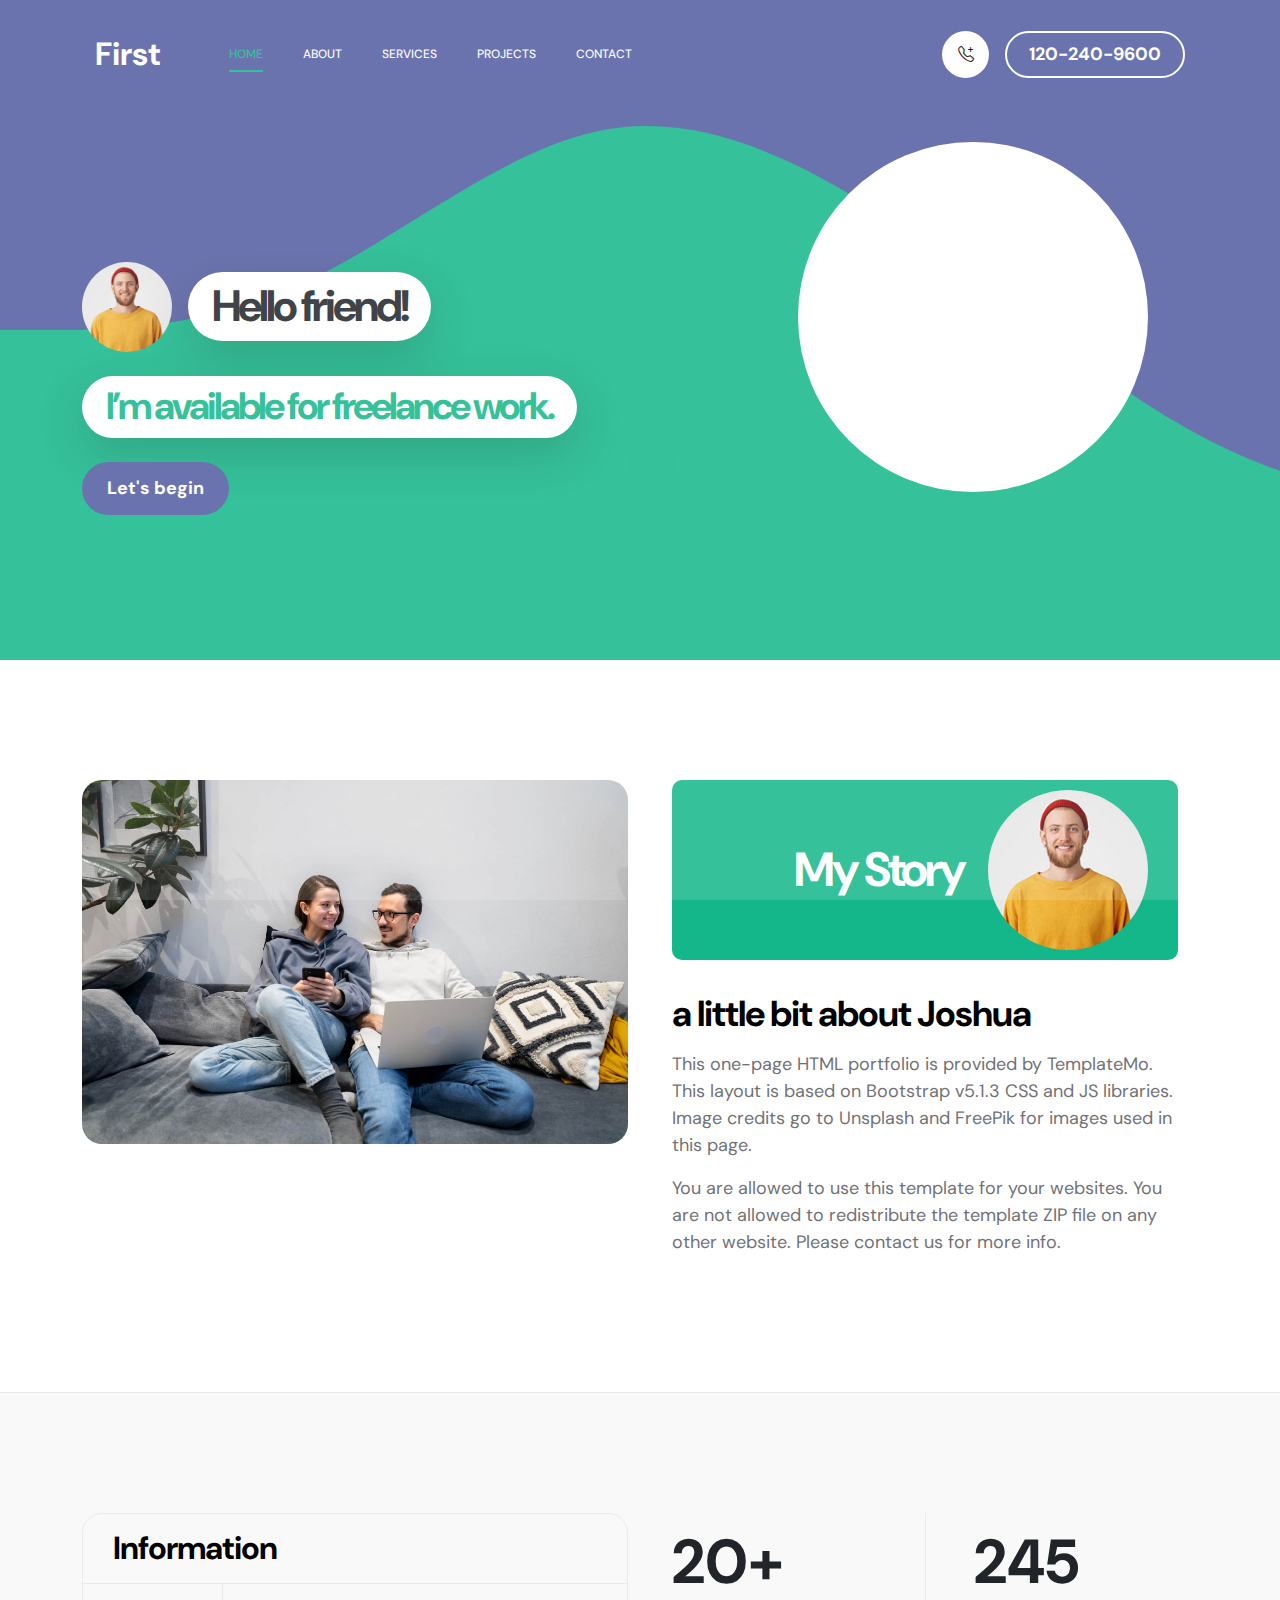
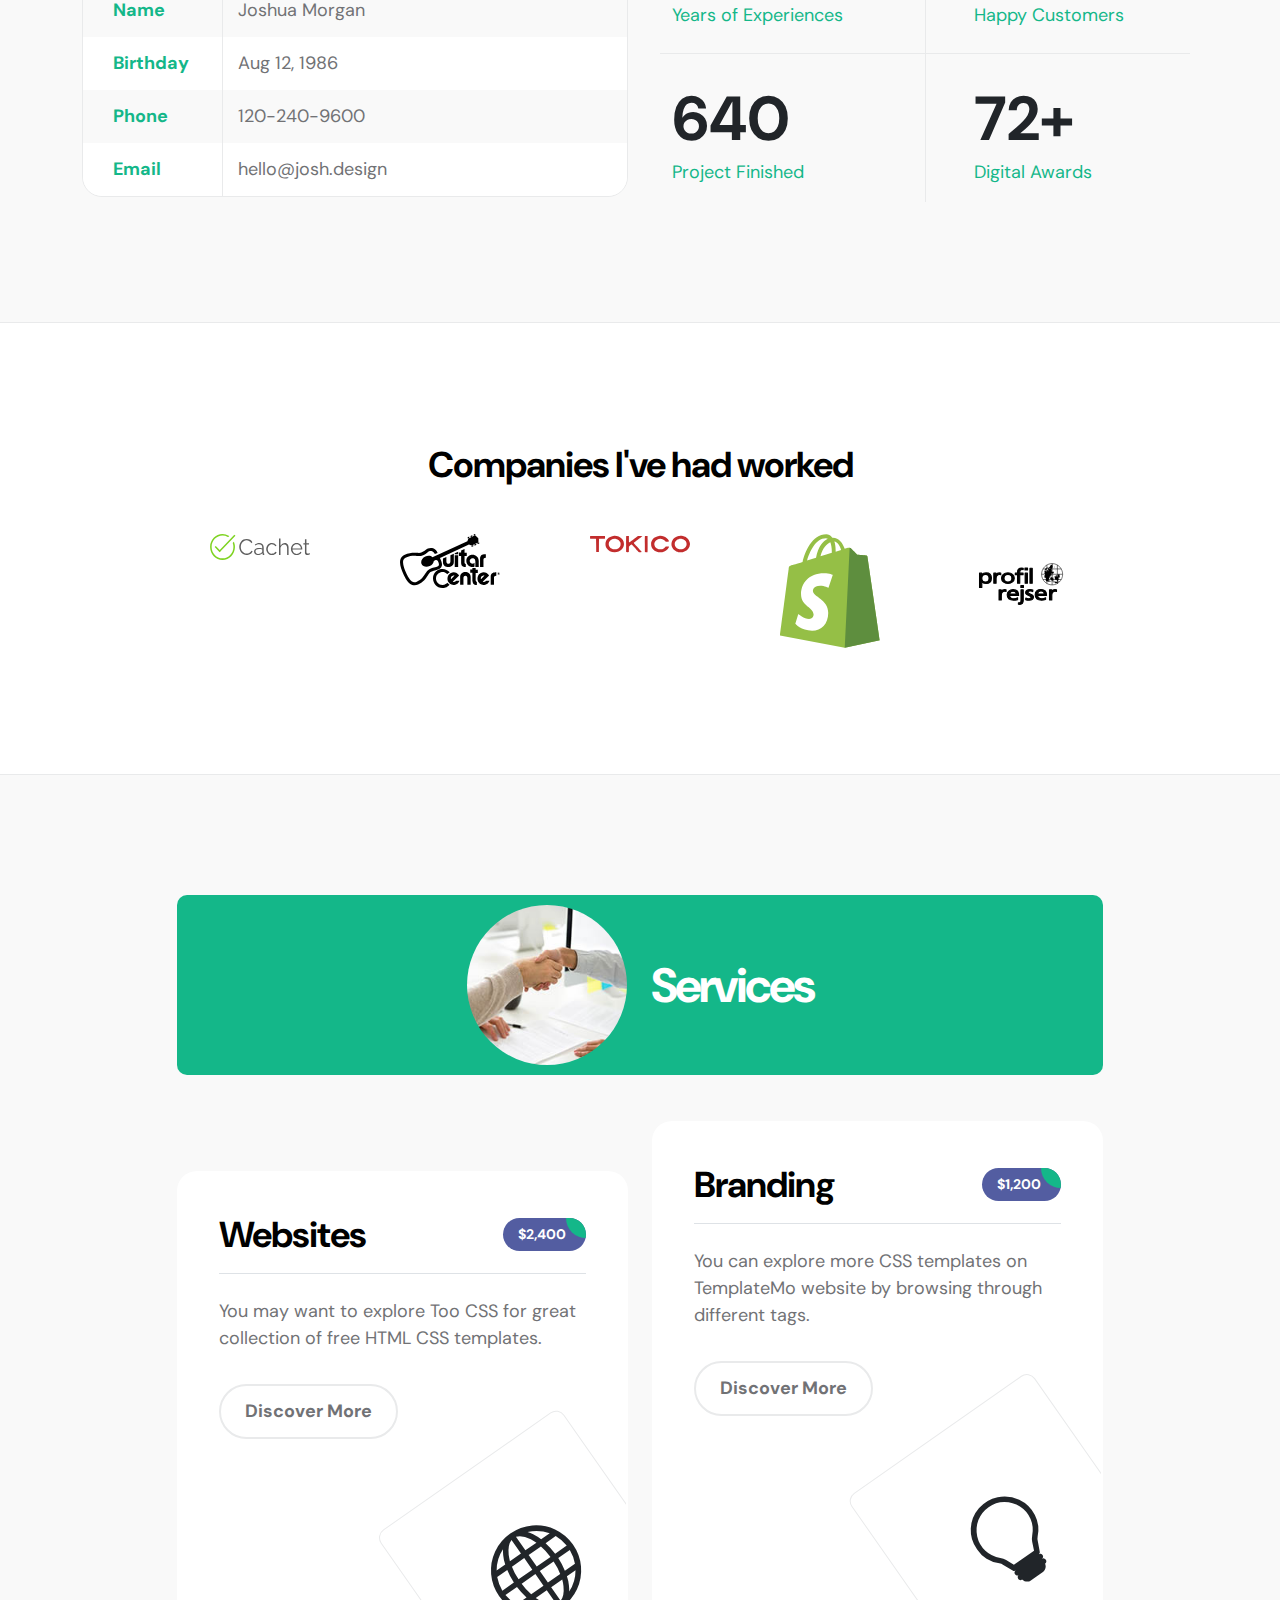
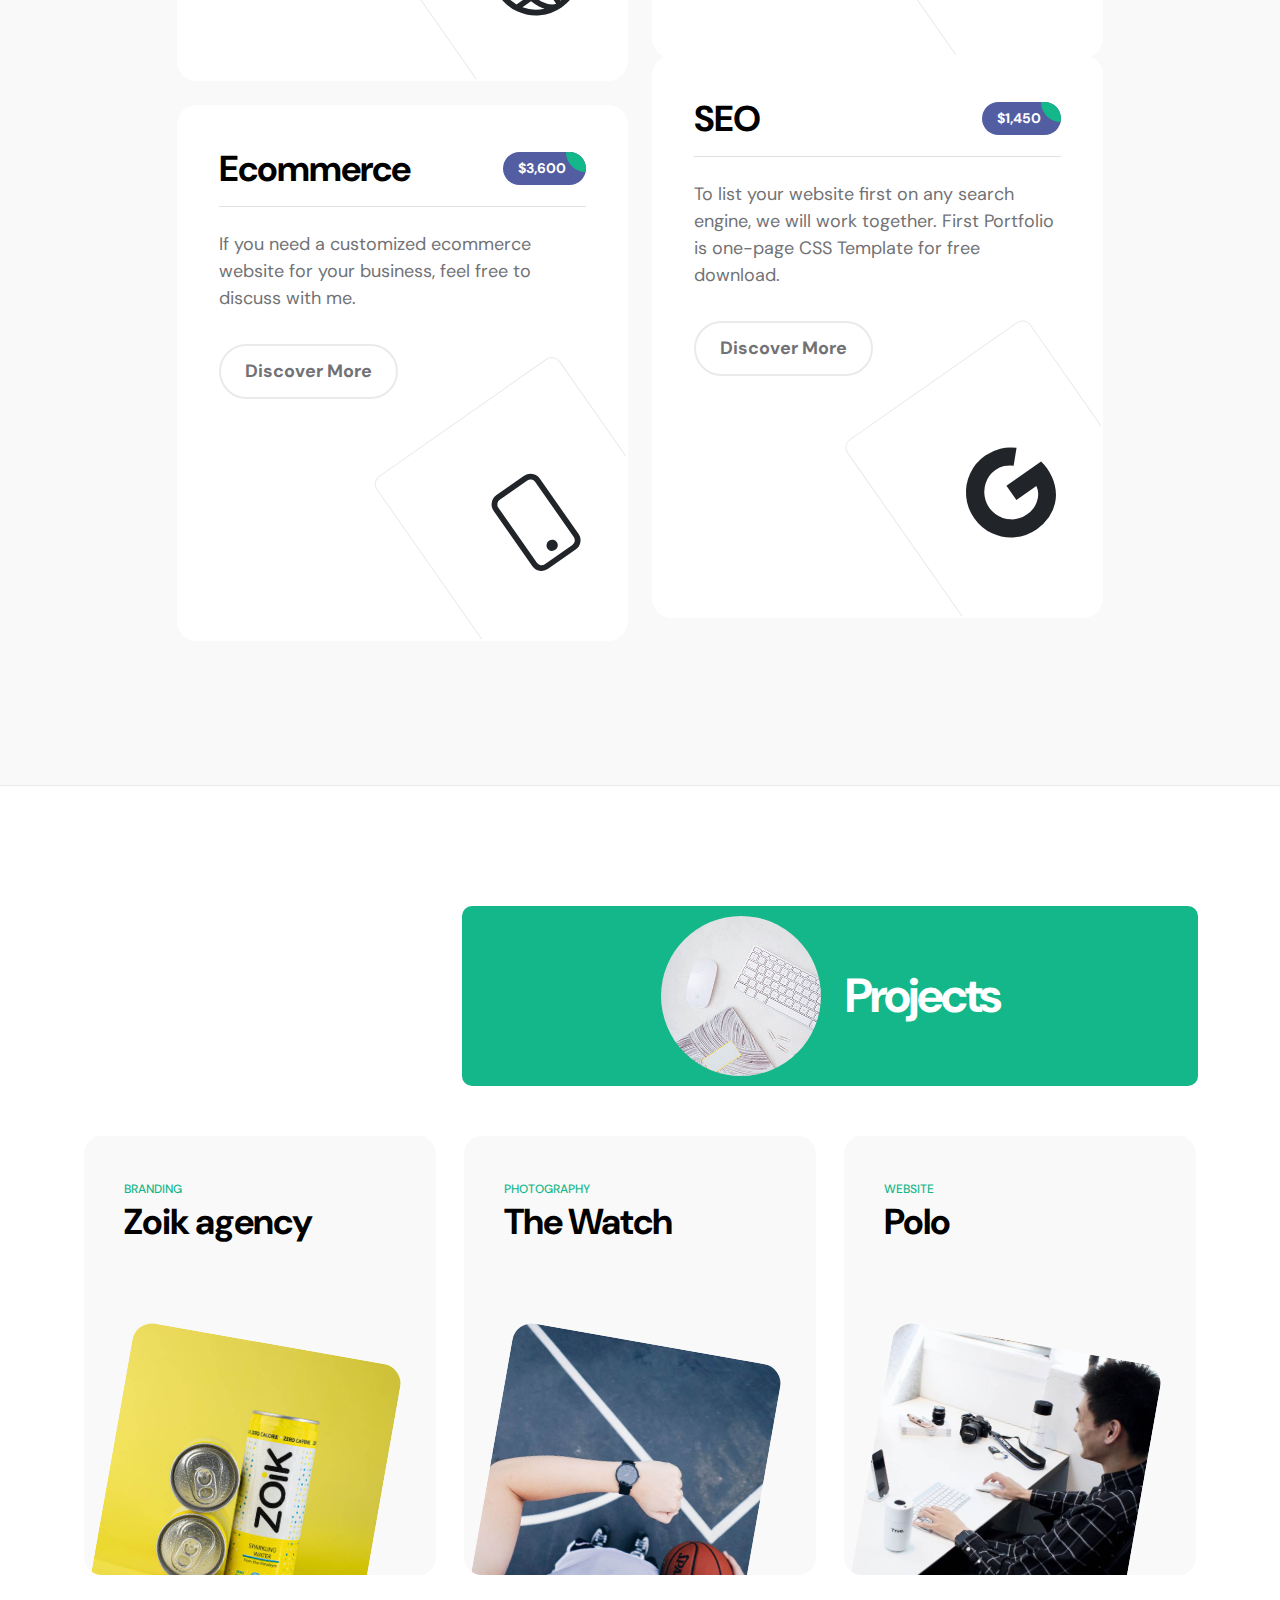
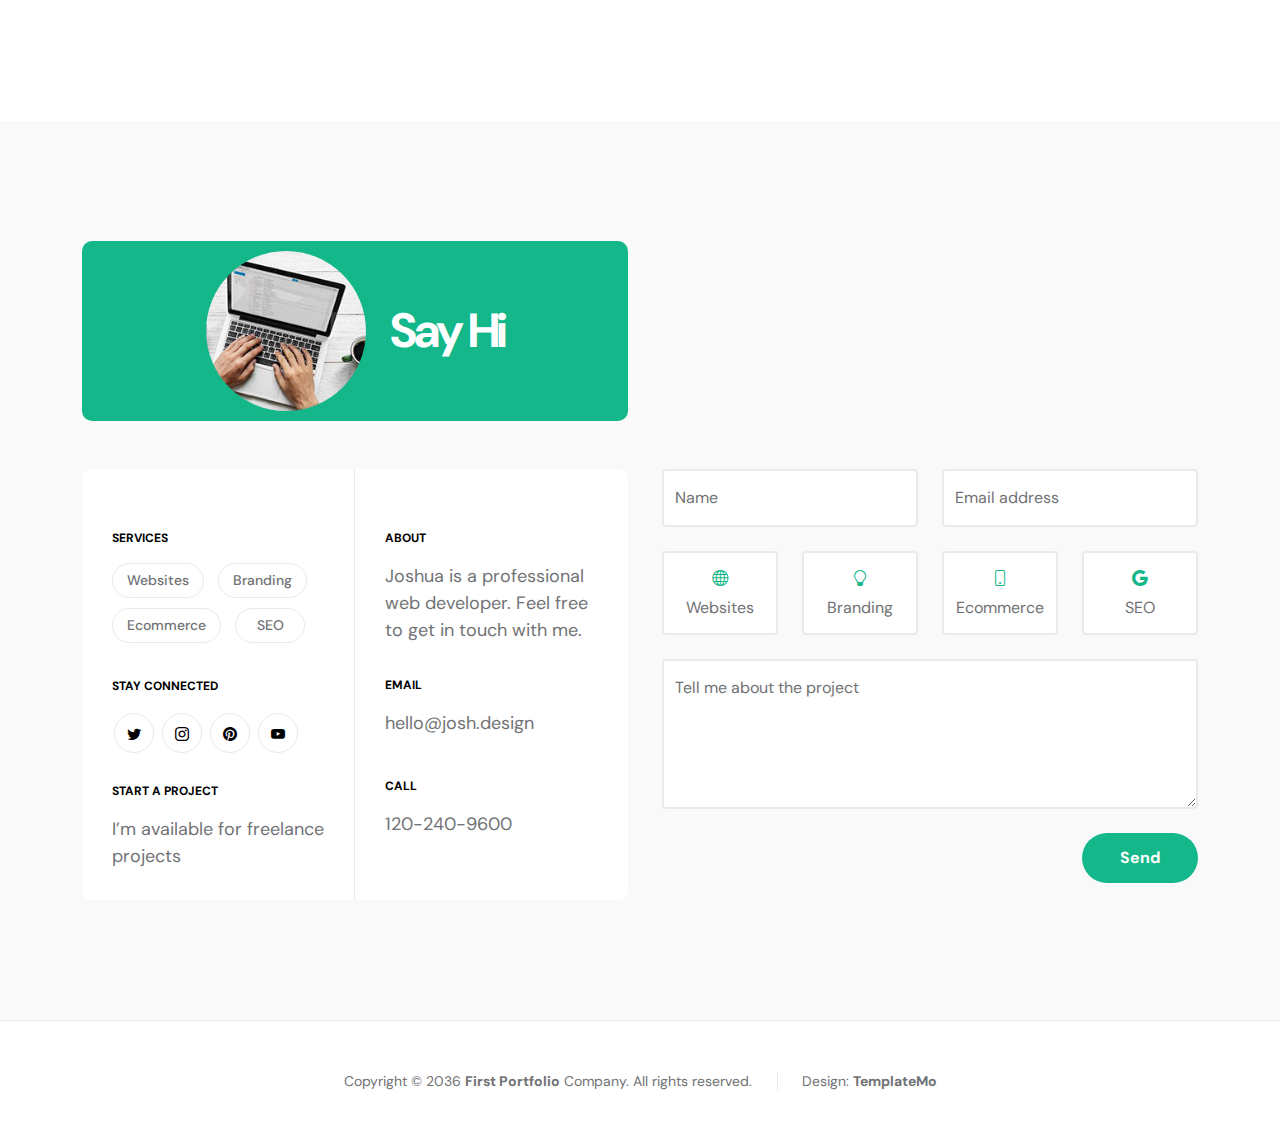
==== commit 34214b90: "profile photo" ====
--- a/index.html
+++ b/index.html
@@ -112,7 +112,7 @@
 
                         <div class="col-lg-5 col-12 position-relative">
                             <div class="hero-image-wrap"></div>
-                            <img src="images/portrait-happy-excited-man-holding-laptop-computer.png" class="hero-image img-fluid" alt="">
+                            <img src="cerenc.png" class="hero-image img-fluid" alt="">
                         </div>
 
                     </div>
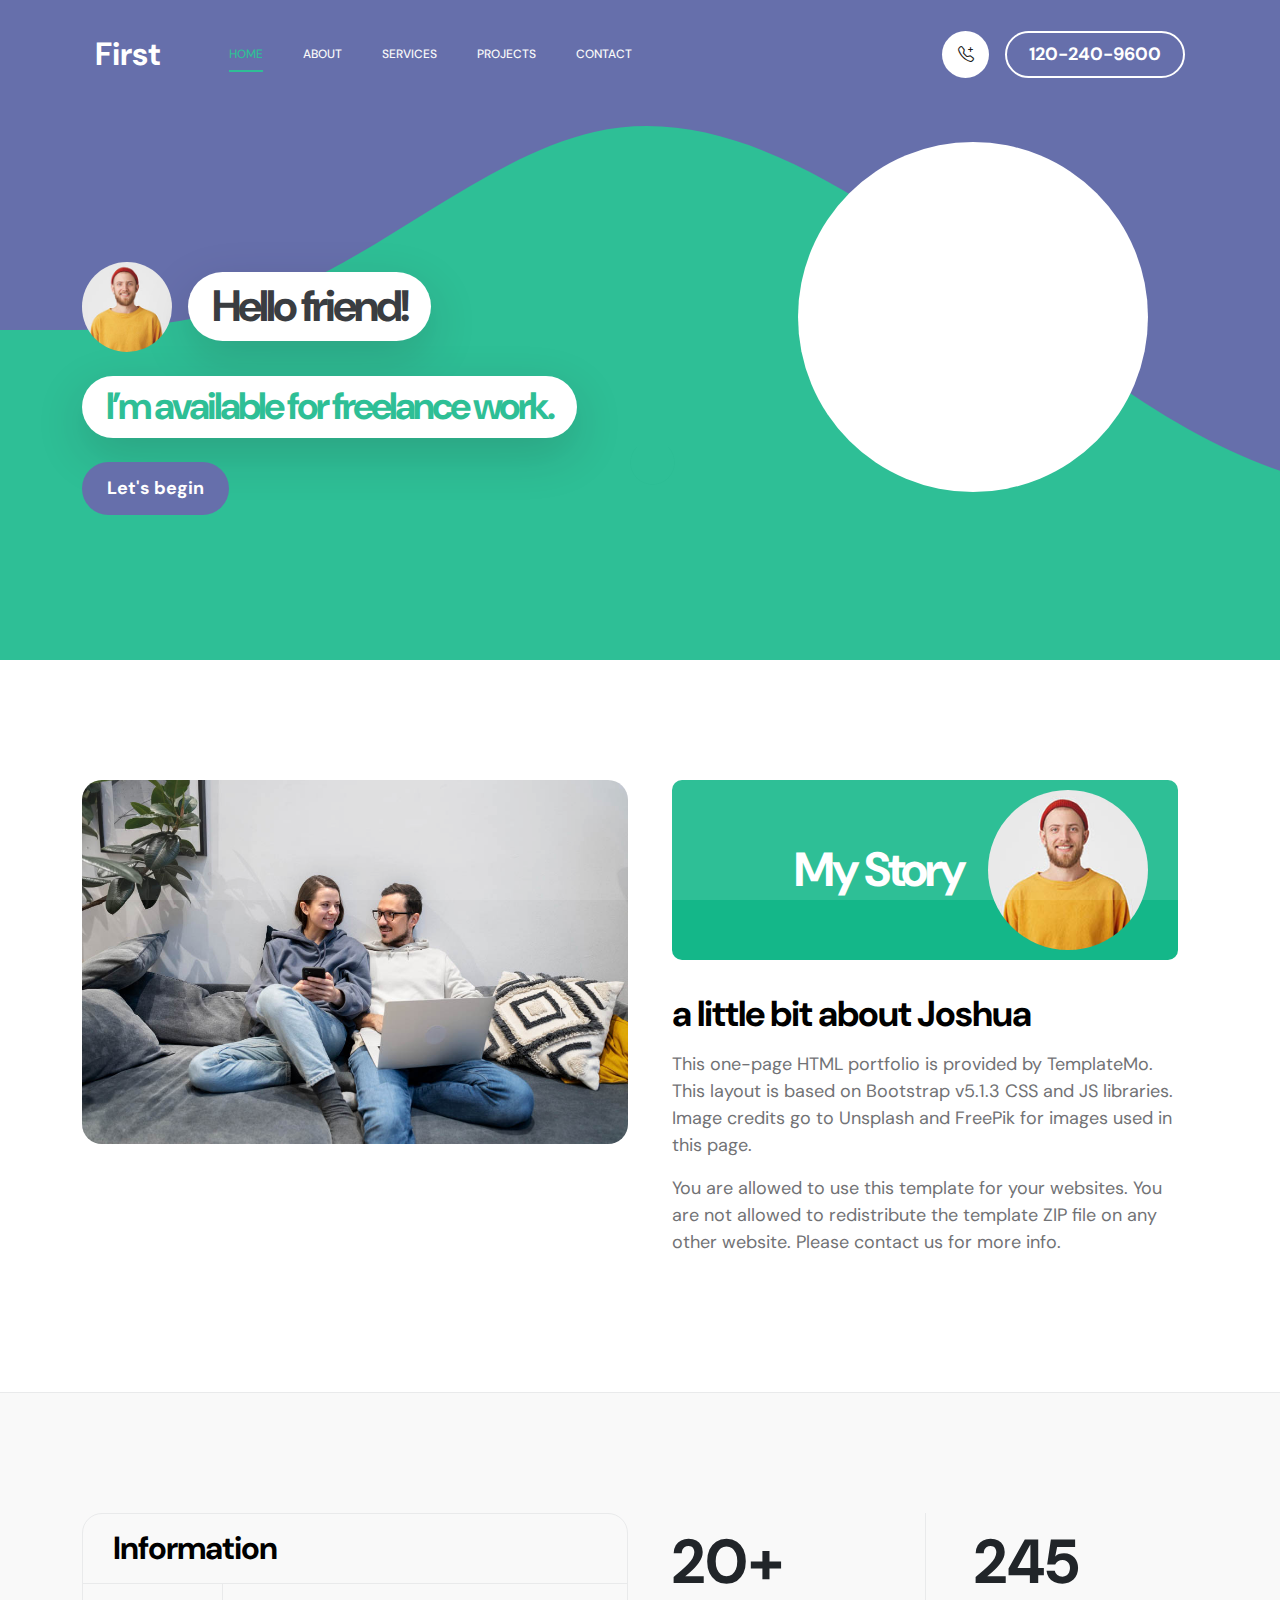
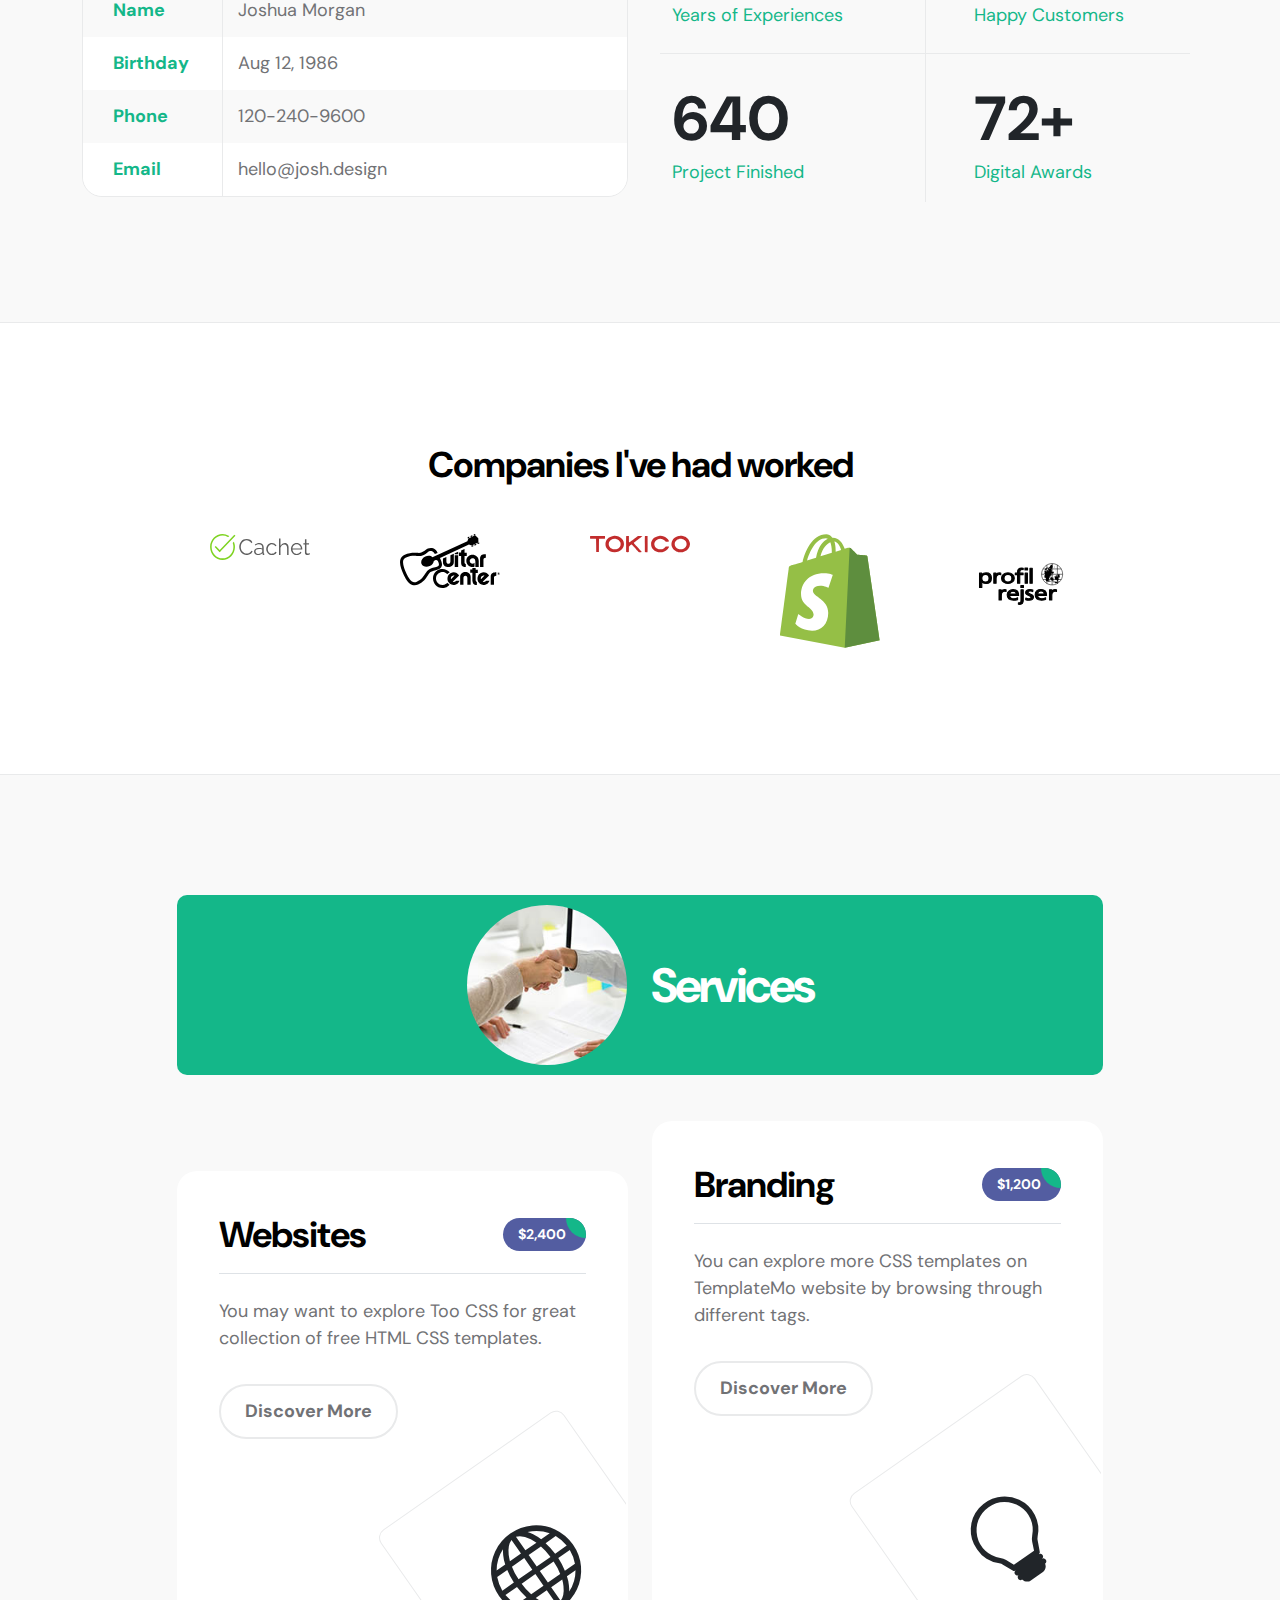
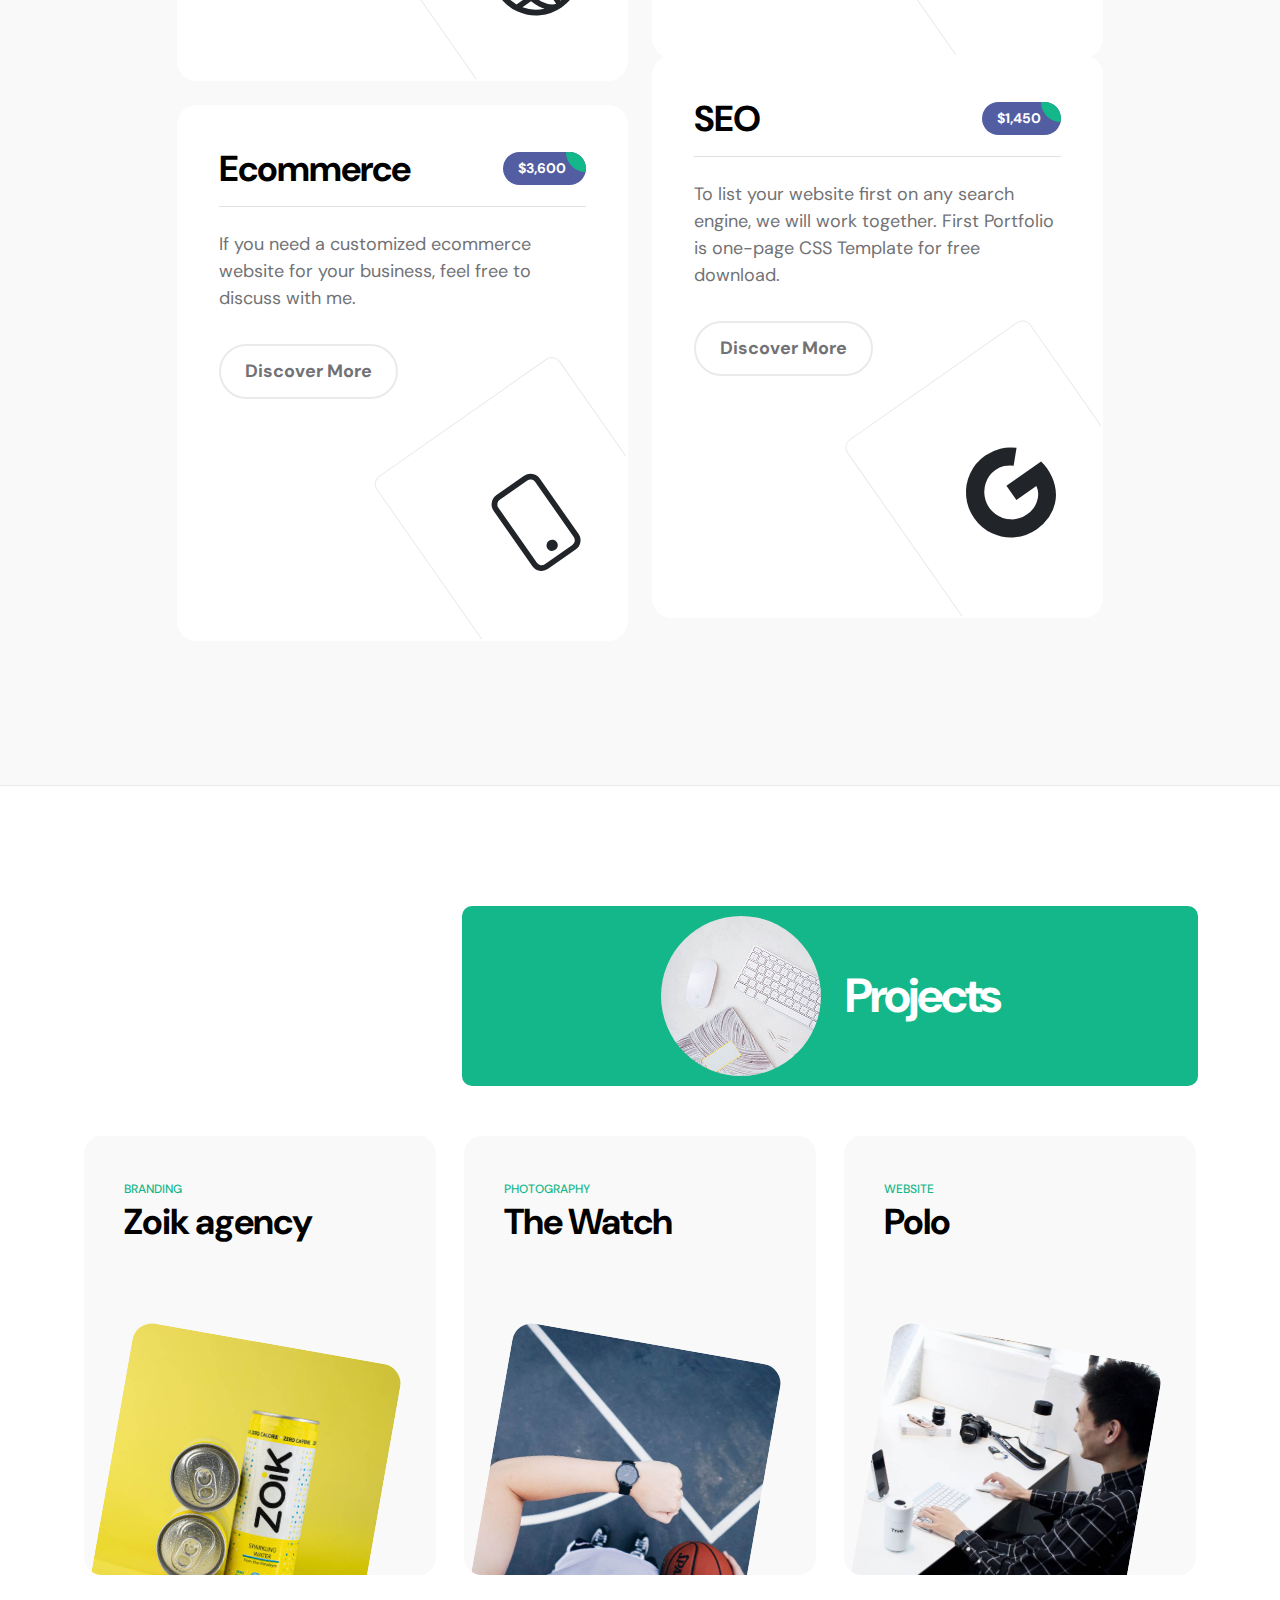
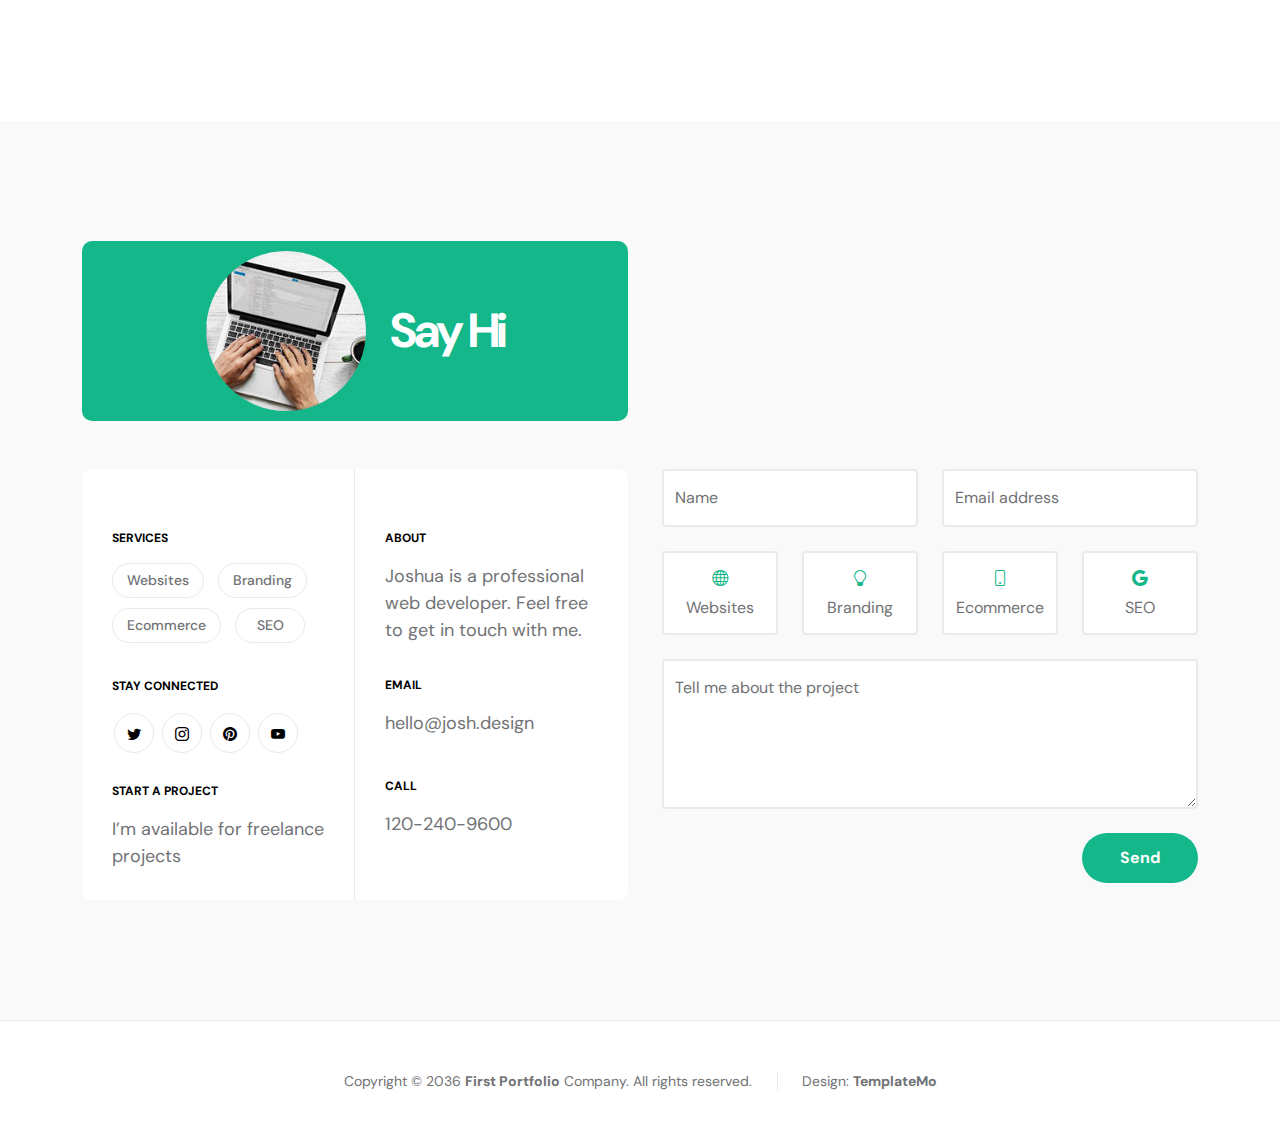
==== commit 2fb4e7f8: "correction" ====
--- a/index.html
+++ b/index.html
@@ -112,7 +112,7 @@
 
                         <div class="col-lg-5 col-12 position-relative">
                             <div class="hero-image-wrap"></div>
-                            <img src="cerenc.png" class="hero-image img-fluid" alt="">
+                            <img src="cerenc.jpeg" class="hero-image img-fluid" alt="">
                         </div>
 
                     </div>
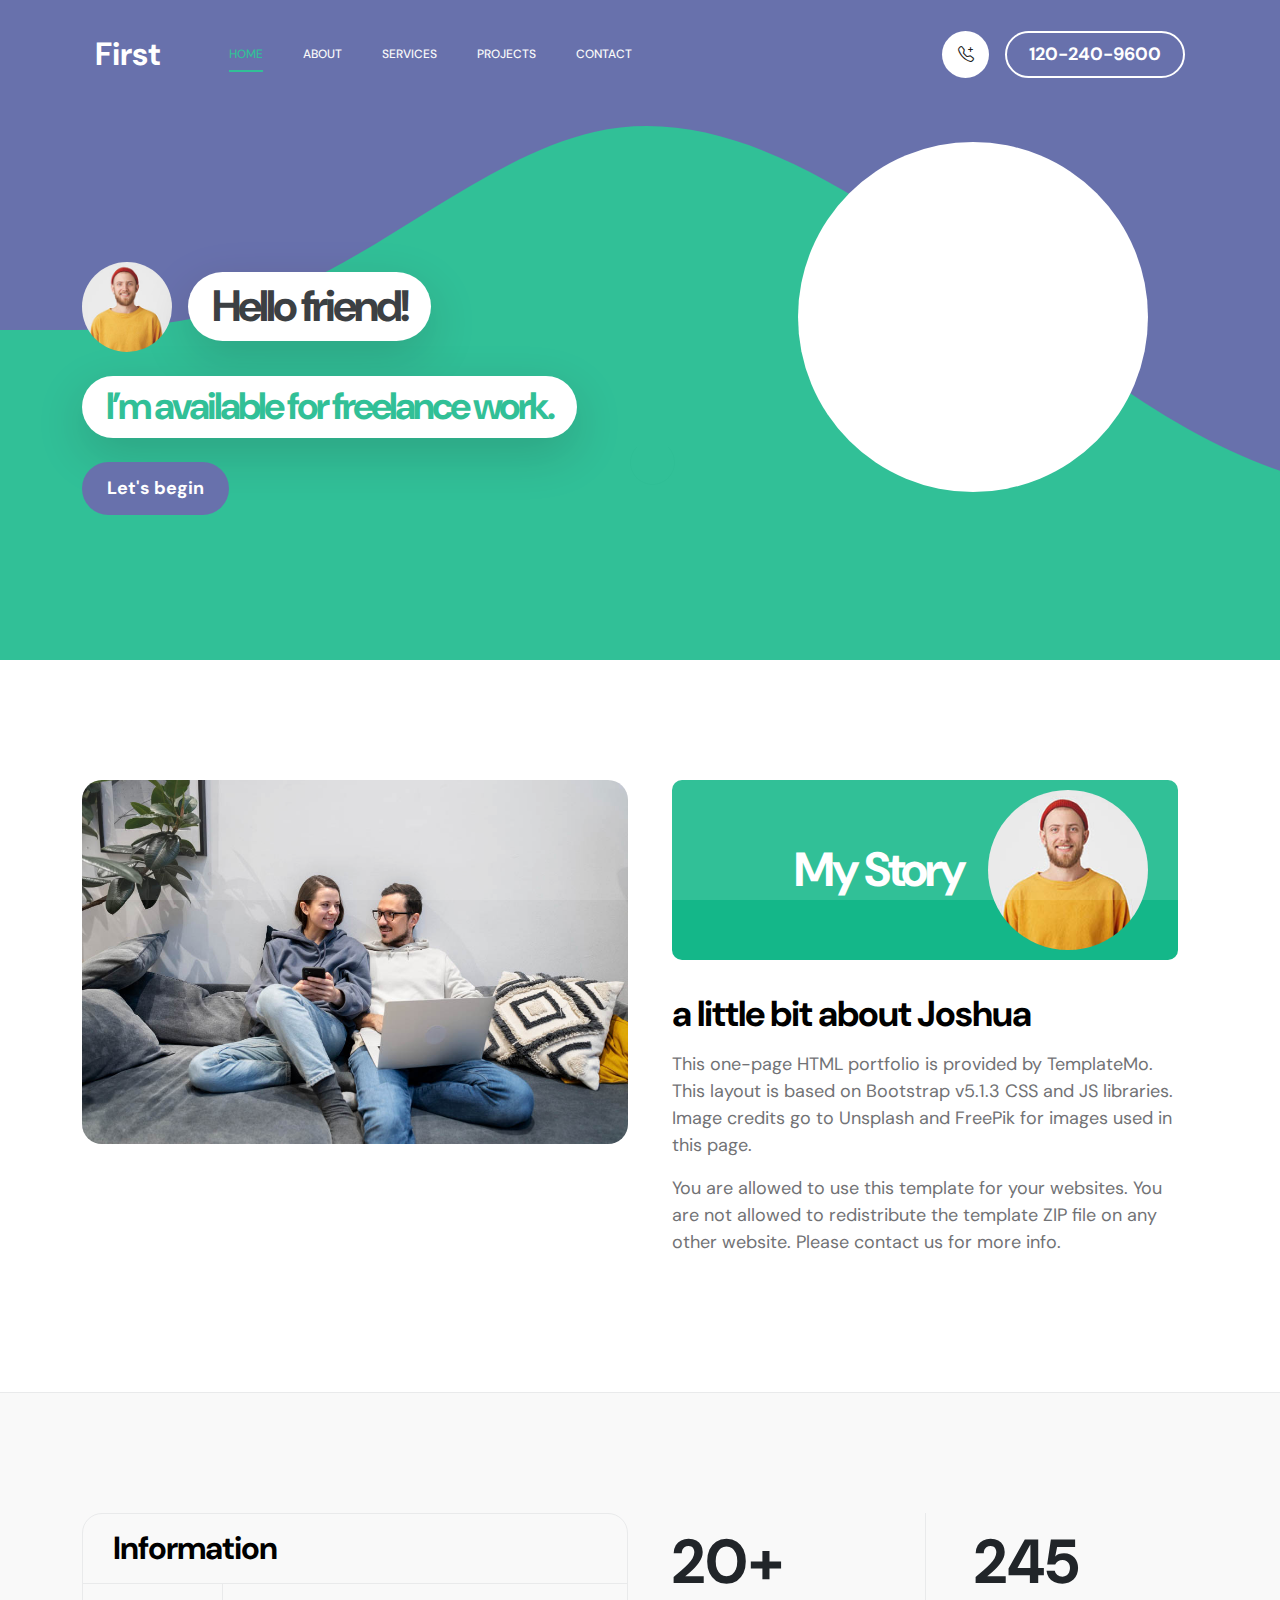
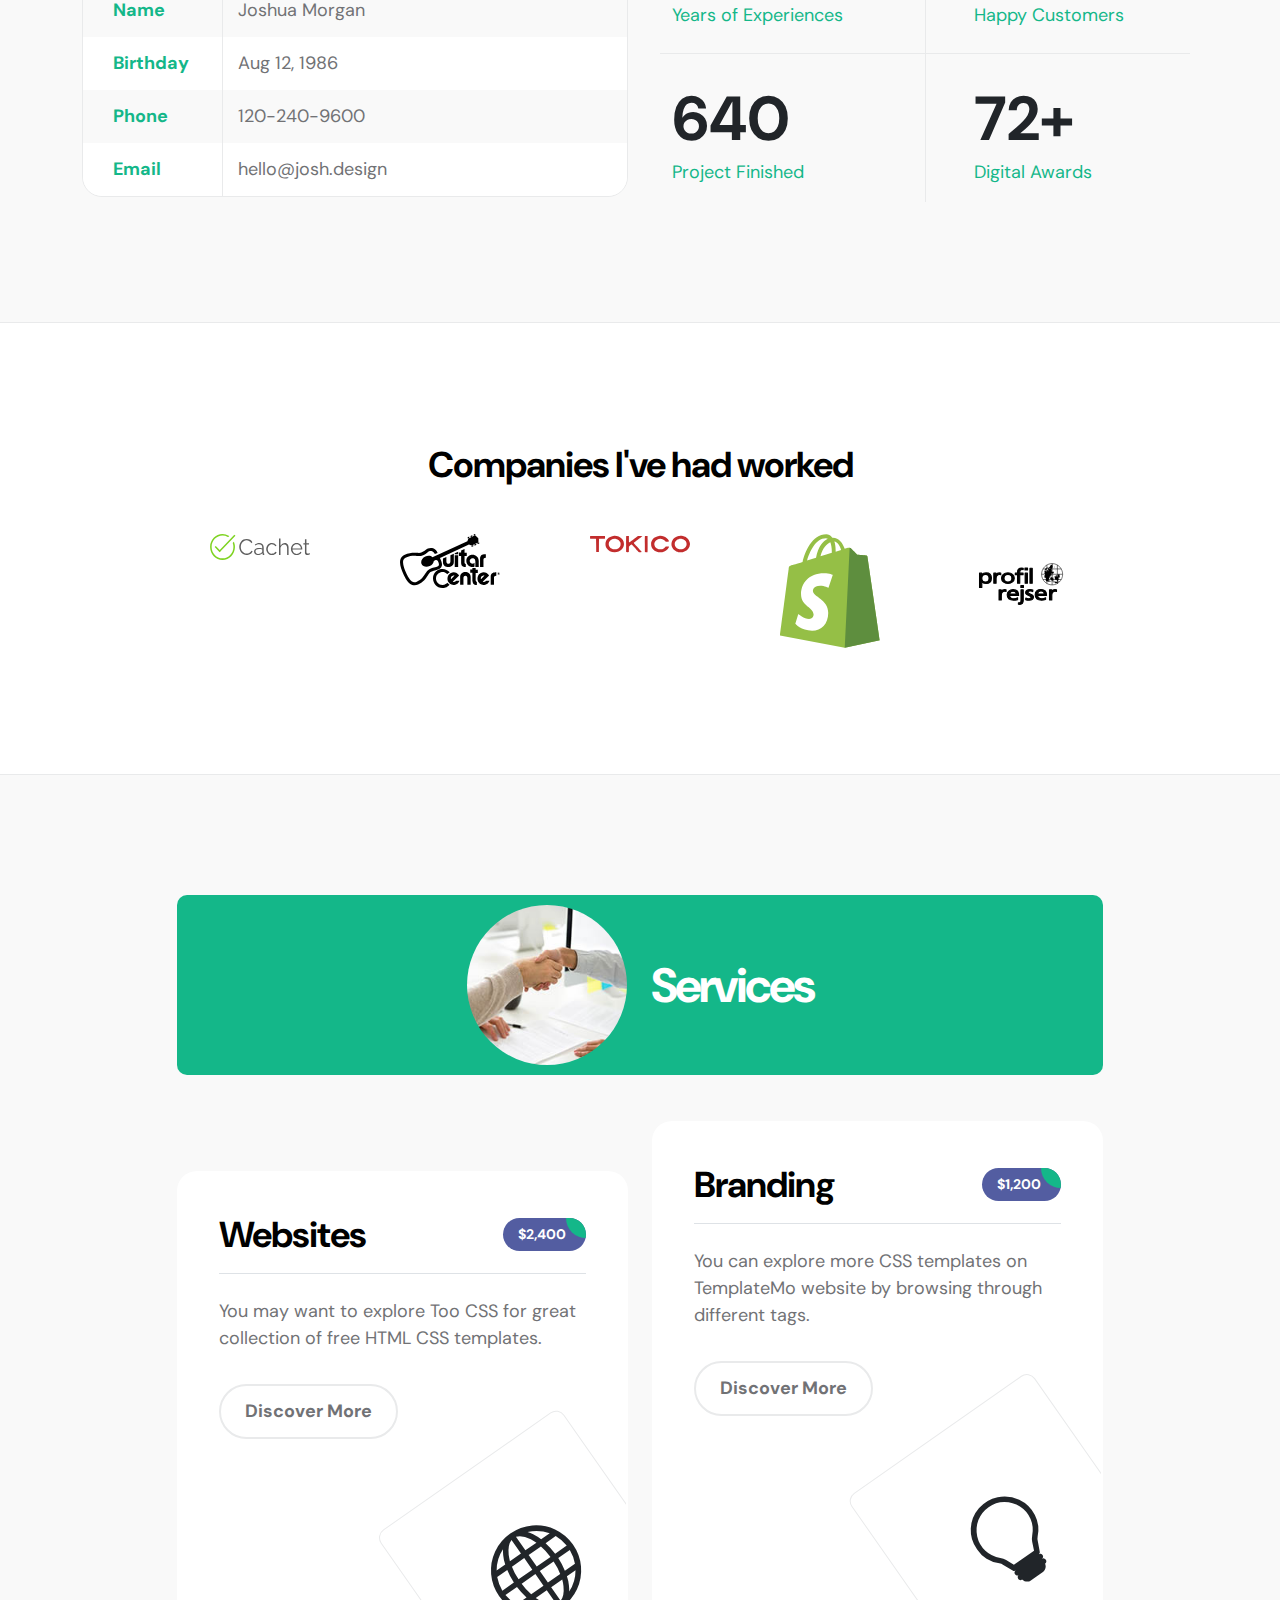
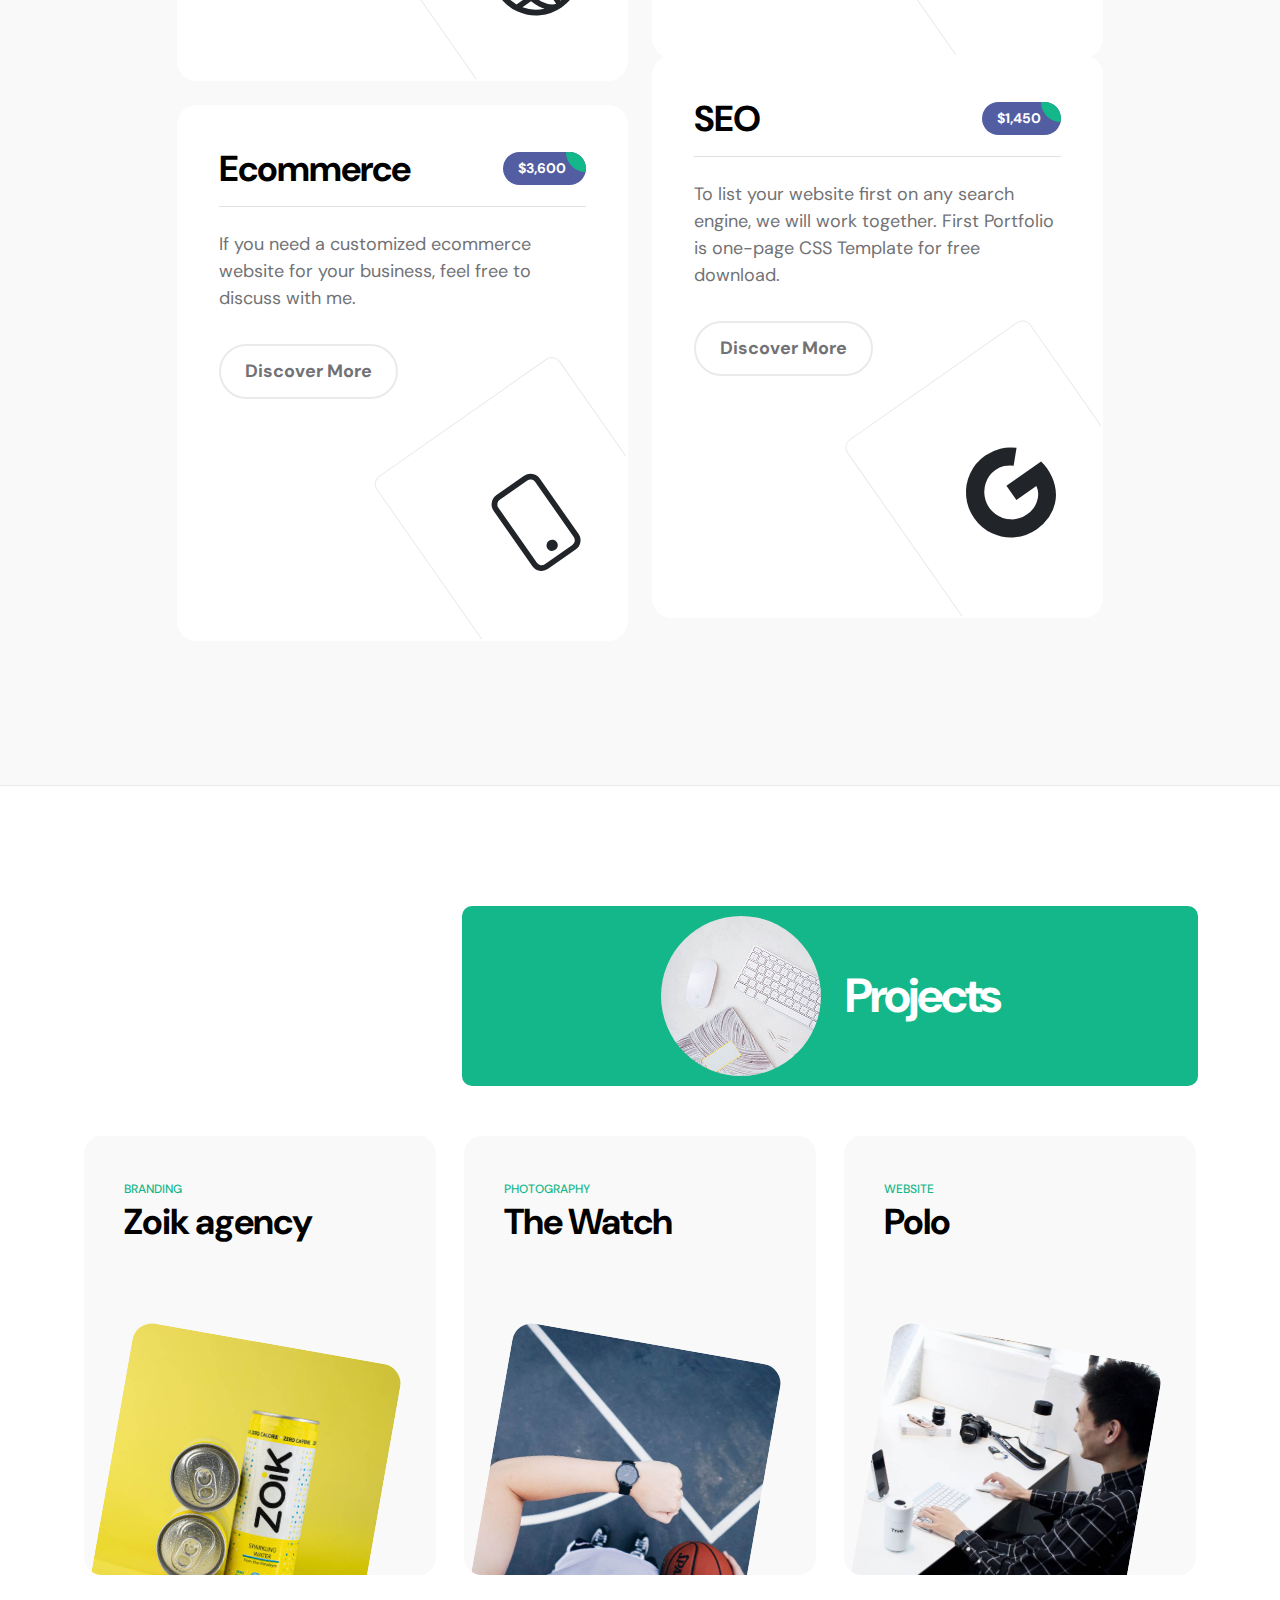
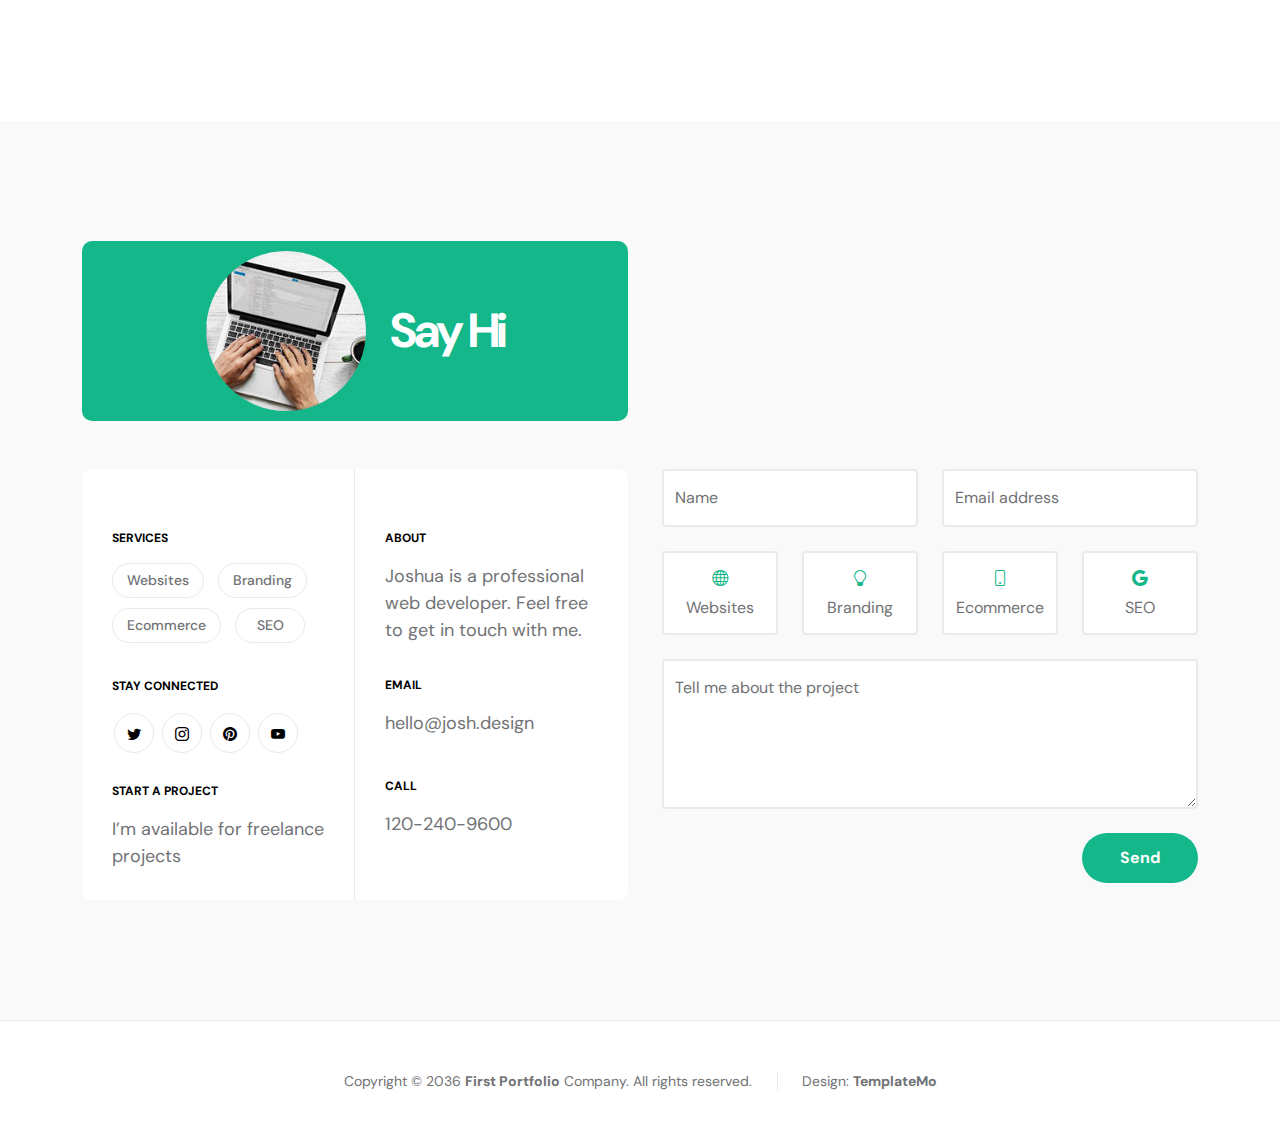
==== commit 2320e664: "crn" ====
--- a/index.html
+++ b/index.html
@@ -112,7 +112,7 @@
 
                         <div class="col-lg-5 col-12 position-relative">
                             <div class="hero-image-wrap"></div>
-                            <img src="cerenc.jpeg" class="hero-image img-fluid" alt="">
+                            <img src="cerenc.jpg" class="hero-image img-fluid" alt="">
                         </div>
 
                     </div>
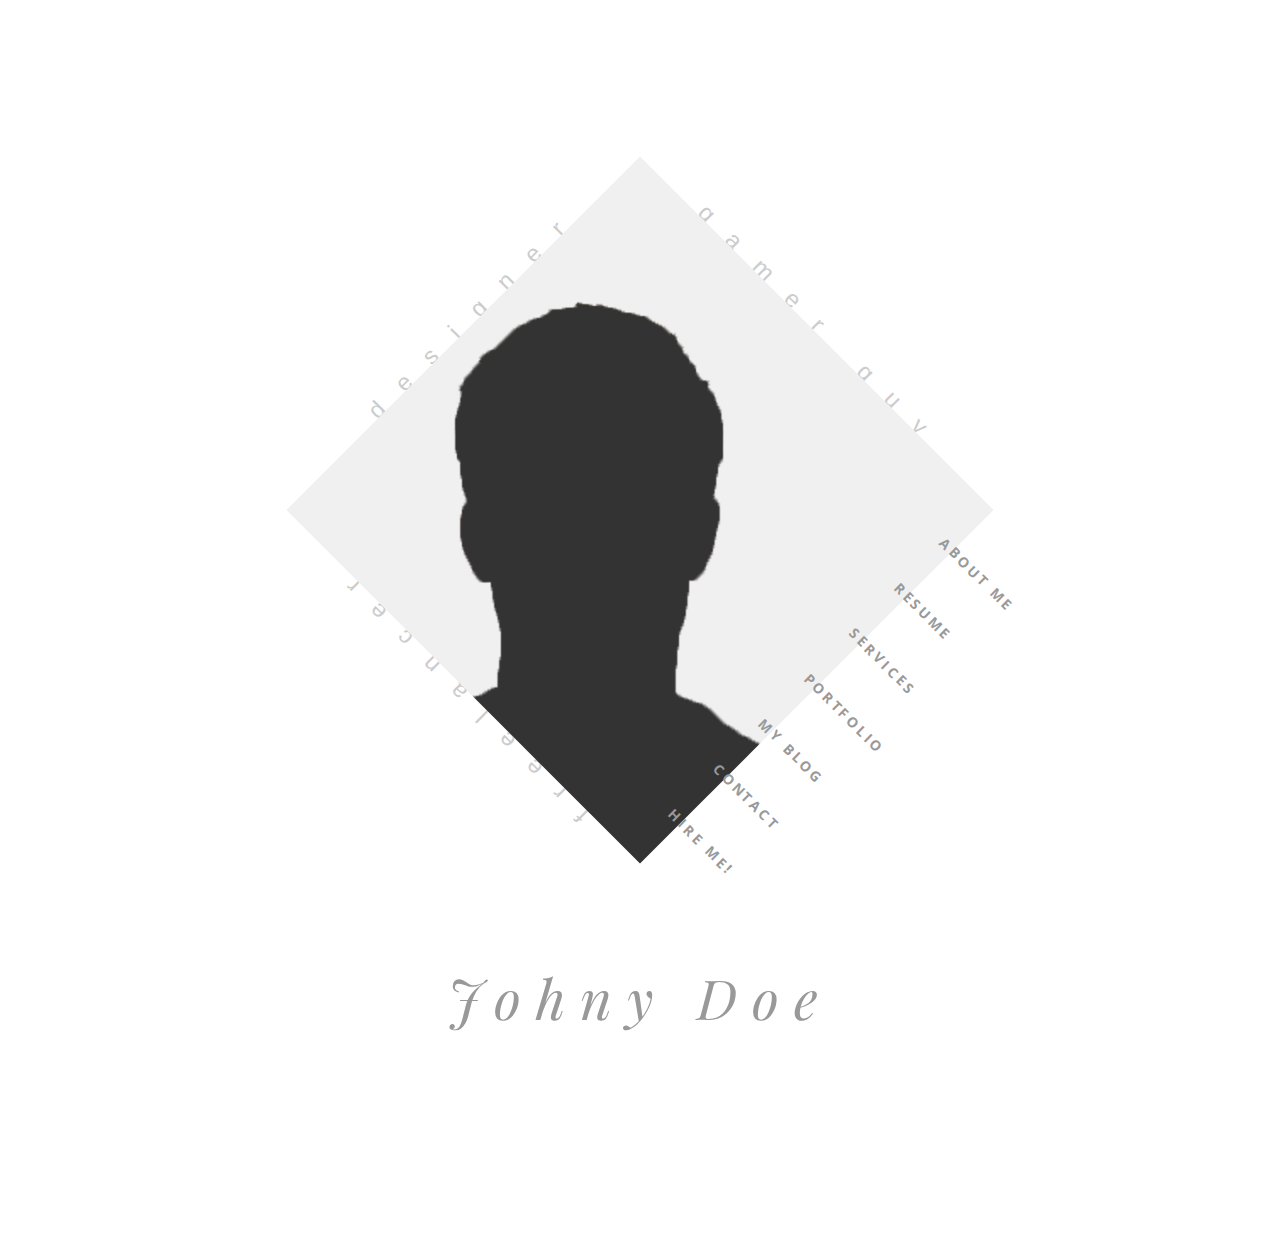
==== commit befdc362: "new" ====
--- a/index.html
+++ b/index.html
@@ -1,604 +1,2586 @@
-<!doctype html>
-<html lang="en">
-    <head>
-        <meta charset="utf-8">
-        <meta name="viewport" content="width=device-width, initial-scale=1">
+<!DOCTYPE html>
+<html class='no-js' >
+	
+	<head>
+		<meta charset="utf-8">
+		<meta http-equiv="X-UA-Compatible" content="IE=edge">
+		<meta name="viewport" content="width=device-width, initial-scale=1">
+		<!-- The above 3 meta tags *must* come first in the head; any other head content must come *after* these tags -->
+	
+		
+		<title>Symp - Responsive One Page VCard/Resume HTML Template</title>
+		
+		<!--[if lt IE 9]>
+		  <script src="//html5shim.googlecode.com/svn/trunk/html5.js"></script>
+		<![endif]-->
+		
+		<link rel='stylesheet' type='text/css' href='bootstrap/css/bootstrap.min.css' >
+		<link rel='stylesheet' type='text/css' href='css/ionicons.min.css' >
+		
+		<link rel='stylesheet' type='text/css' href='css/owl.carousel.css' >
+		<link rel='stylesheet' type='text/css' href='css/owl.theme.css' >
+		<link rel='stylesheet' type='text/css' href='css/owl.transitions.css' >
+		<link rel='stylesheet' type='text/css' href='css/magnific-popup.css' >
+		<link rel='stylesheet' type='text/css' href='css/style.css' >
+		<link rel='stylesheet' type='text/css' href='css/color-default.css' >
+		
+		
+	</head>
+	
+	<body>
+		
+		<!--=============================================================================
+			Preloader
+		===============================================================================-->
+		<div id='preloader' >
+			<div class='loader' >
+				<img src='img/load.gif' alt='symp' >
+			</div>
+		</div>
+		
+		
+		
+		<!--=============================================================================
+			Main Wrapper
+		===============================================================================-->
+		<div id='wrapper' >
+			
+			<!--=============================================================================
+				Front Section
+			===============================================================================-->
+			<section class='front-section' >
+				
+				<div class='container' >
+					
+					
+					<div class='transition-mask' ></div>
+					
+					
+					<div class='front-person-img' >
+						
+						<!--person's image-->
+						<img src='img/man1.png' alt='Symp' >
+						<!--/person's image-->
+						
+					</div>
+					
+					<!--person's titles-->
+					<div class='front-person-titles' >
+						
+						<!--title1-->
+						<span class='t1' >
+							Designer
+						</span>
+						<!--/title1-->
+						
+						<!--title2-->
+						<span class='t2' >
+							Gamer guy
+						</span>
+						<!--/title2-->
+						
+						<!--title3-->
+						<span class='t3' >
+							Freelancer
+						</span>
+						<!--/title3-->
+						
+					</div>
+					<!--/person's titles-->
+					
+					<nav class='front-person-links' >
+						
+						<!--
+							navigation links, data-section attribute points towards the section with id to be opened. 
+						-->
+						
+						<ul>
+							
+							<li>
+								<a href='#' data-section='about' >About Me</a>
+							</li>
+							
+							<li>
+								<a href='#' data-section='resume' >Resume</a>
+							</li>
+							
+							<li>
+								<a href='#' data-section='services' >Services</a>
+							</li>
+							
+							<li>
+								<a href='#' data-section='portfolio' >Portfolio</a>
+							</li>
+							
+							<li>
+								<a href='#' data-section='blog' >My Blog</a>
+							</li>
+							
+							<li>
+								<a href='#' data-section='contact' >Contact</a>
+							</li>
+							
+							<li>
+								<a href='#' >Hire Me!</a>
+							</li>
+							
+						</ul>
+						
+					</nav>
+					
+					
+					
+					<div class='front-heading text-center' >
+						
+						<h2>
+							Johny Doe
+						</h2>
+						
+					
+						
+					</div>
+					
+					
+				</div>
+				
+			</section>
+			<!--=============================================================================
+				/Front Section
+			===============================================================================-->
+		
+			<!--=============================================================================
+				About Section
+			===============================================================================-->
+			<section id='about' class='about-section section' >
+				
+				<div class='basic-info section-block' >
+					
+					<div class='container' >
+					
+						<div class='section-header text-center' >
+							
+							<h2>Basic Info About Me</h2>
+							
+							<!--divider-->
+							<div class='divider-draft center' ></div>
+							<!--/divider-->
+							
+							
+						</div>
+						
+						<div class='row' >
+							
+							<div class='col-md-4' >
+								<div class='about-person-img' >
+									
+									<img src='img/man2.png' alt='symp'>
+									
+								</div>
+							
+							</div>
+							
+							
+							<div class='col-md-8 about-info' >
+								
+								
+								
+								
+								<p>
+									Lorem ipsum dolor sit amet, in quodsi vulputate pro. Ius illum vocent mediocritatem an, cum dicta iriure at. Ubique maluisset vel te, his dico vituperata ut. Pro ei phaedrum maluisset. Ex audire suavitate has, ei quodsi tacimates sapientem sed, pri zril ubique ut. Te cum tation munere noluisse. Enim torquatos ne pri, eum mollis salutandi corrumpit et, fugit apeirian duo ad. Ad oportere voluptatibus nec, sea ei civibus praesent. At timeam expetenda inciderint has. Invidunt constituto ne per, paulo omnium quaerendum his eu, cu congue consul cetero cum. Solet honestatis et eum. Lorem ipsum dolor sit amet, in quodsi vulputate pro. Ius illum vocent mediocritatem an, cum dicta iriure at. Ubique maluisset vel te, his dico vituperata ut. Pro ei phaedrum maluisset. Ex audire suavitate has, ei quodsi tacimates sapientem sed, pri zril ubique ut. Te cum tation munere noluisse. Enim torquatos ne pri, eum mollis salutandi corrumpit et, fugit apeirian duo ad.
+								</p>
+								
+								<div class='clearfix' ></div>
+								
+								
+								<ul class='info-list' >
+									
+									<li>
+										<div class='inner' >
+											<h4>Name</h4>
+											<p>Johny Doe</p>
+										</div>
+									</li>
+									<li>
+										<div class='inner' >
+											<h4>Age</h4>
+											<p>24 Years</p>
+										</div>
+									</li>
+									<li>
+										<div class='inner' >
+											<h4>Website</h4>
+											<p>example.com</p>
+										</div>
+									</li>
+									<li>
+										<div class='inner' >
+											<h4>Hometown</h4>
+											<p>Dokri</p>
+										</div>
+									</li>
+									
+									
+									
+								</ul>
+								
+								<a href='#' class='symp-btn' >Hire Me For Work</a>
+								
+								<a href='#' class='symp-btn link-btn' ><i class='ion-ios-download' ></i>Download Resume</a>
+								
+							</div>
+						
+							
+						
+						</div>
+						
+						
+						
+						
+					</div>
+					
+					
+				</div>
+				
+				<div class='about-icons section-block' >
+					
+					<div class='container' >
+						
+						<div class='row' >
+							
+							<div class='col-md-3' >
+								<div class='service' >
+									
+									<div class='icon' >
+										<i class='ion-ios-lightbulb' ></i>
+									</div>
+									
+									<div class='content' >
+										
+										<h4>Creative</h4>
+										
+										<p>
+											Ut aboramus, numquam corpora qui naex. Dolore aliquando id duo, voluptua laboramus quo ad.
+										</p>
+										
+									</div>
+									
+								</div>
+							</div>
+							
+							<div class='col-md-3' >
+								<div class='service' >
+									
+									<div class='icon' >
+										<i class='ion-trophy' ></i>
+									</div>
+									
+									<div class='content' >
+										
+										<h4>Winner</h4>
+										
+										<p>
+											Ut aboramus, numquam corpora qui naex. Dolore aliquando id duo, voluptua laboramus quo ad.
+										</p>
+										
+									</div>
+									
+								</div>
+							</div>
+							
+							<div class='col-md-3' >
+								<div class='service' >
+									
+									<div class='icon' >
+										<i class='ion-ios-glasses' ></i>
+									</div>
+									
+									<div class='content' >
+										
+										<h4>Smart</h4>
+										
+										<p>
+											Ut aboramus, numquam corpora qui naex. Dolore aliquando id duo, voluptua laboramus quo ad.
+										</p>
+										
+									</div>
+									
+								</div>
+							</div>
+							
+							<div class='col-md-3' >
+								<div class='service' >
+									
+									<div class='icon' >
+										<i class='ion-ios-bolt' ></i>
+									</div>
+									
+									<div class='content' >
+										
+										<h4>Powerful</h4>
+										
+										<p>
+											Ut aboramus, numquam corpora qui naex. Dolore aliquando id duo, voluptua laboramus quo ad.
+										</p>
+										
+									</div>
+									
+								</div>
+							</div>
+							
+							
+							
+							<div class='col-md-3' >
+								<div class='service' >
+									
+									<div class='icon' >
+										<i class='ion-help-buoy' ></i>
+									</div>
+									
+									<div class='content' >
+										
+										<h4>Helper</h4>
+										
+										<p>
+											Ut aboramus, numquam corpora qui naex. Dolore aliquando id duo, voluptua laboramus quo ad.
+										</p>
+										
+									</div>
+									
+								</div>
+							</div>
+							
+							<div class='col-md-3' >
+								<div class='service' >
+									
+									<div class='icon' >
+										<i class='ion-happy' ></i>
+									</div>
+									
+									<div class='content' >
+										
+										<h4>Intelligent</h4>
+										
+										<p>
+											Ut aboramus, numquam corpora qui naex. Dolore aliquando id duo, voluptua laboramus quo ad.
+										</p>
+										
+									</div>
+									
+								</div>
+							</div>
+							
+							<div class='col-md-3' >
+								<div class='service' >
+									
+									<div class='icon' >
+										<i class='ion-ios-game-controller-b' ></i>
+									</div>
+									
+									<div class='content' >
+										
+										<h4>Gamer</h4>
+										
+										<p>
+											Ut aboramus, numquam corpora qui naex. Dolore aliquando id duo, voluptua laboramus quo ad.
+										</p>
+										
+									</div>
+									
+								</div>
+							</div>
+							
+							<div class='col-md-3' >
+								<div class='service' >
+									
+									<div class='icon' >
+										<i class='ion-ios-pulse-strong' ></i>
+									</div>
+									
+									<div class='content' >
+										
+										<h4>Healthy</h4>
+										
+										<p>
+											Ut aboramus, numquam corpora qui naex. Dolore aliquando id duo, voluptua laboramus quo ad.
+										</p>
+										
+									</div>
+									
+								</div>
+							</div>
+							
+							
+							
+							
+						</div>
+						
+						
+					</div>
+				</div>
+				
+				<div class='funfacts-block section-block' data-stellar-background-ratio='.2' >
+					
+					<div class='container' >
+						
+						<div class='row' >
+							
+							<div class='col-md-3 col-sm-6 funfact' >
+								<div class='content' >
+									<h4>243</h4>
+									<p>Awards Won</p>
+								</div>
+							</div>
+							
+							<div class='col-md-3 col-sm-6 funfact' >
+								<div class='content' >
+									<h4>845</h4>
+									<p>Happy Customers</p>
+								</div>
+							</div>
+							
+							<div class='col-md-3 col-sm-6 funfact' >
+								<div class='content' >
+									<h4>938</h4>
+									<p>Projects Done</p>
+								</div>
+							</div>
+							
+							<div class='col-md-3 col-sm-6 funfact' >
+								<div class='content' >
+									<h4>342</h4>
+									<p>Games Played</p>
+								</div>
+							</div>
+							
+						</div>
+						
+					</div>
+					
+				</div>
+				
+				<div class='testimonials-block section-block' >
+					<div class='container' >
+					
+						<div class='section-header text-center' >
+							
+							<h2 class='animate text-over-block' >Testimonials</h2>
+							
+							
+							<!--divider-->
+							<div class='divider-draft center' ></div>
+							<!--/divider-->
+							
+							
+						</div>
+						
+						<div class='row' >
+							
+							<div class='col-md-8 col-md-offset-2' >
+								
+								<div class='testimonials-slider' >
+									
+									<div class='testimonial' >
+										<p>
+											
+											Ad optere volibus nec, sea ei civibus prasent. At timeam expetenda inciderint has. Invidunt constituto ne per, paulo omnium queum his eu, cu congue consul cetero. Invidunt constituto ne per, paulo omnium his eu, cu congue consul cetero.
+										
+										</p>
+										
+										<div class='author' >
+											<h4>Jack Smith</h4>
+											<p>CEO at Google</p>
+										</div>
+									</div>
+									
+									<div class='testimonial' >
+										<p>
+											Ad oportere voluptatibus nec, sea ei civibus praesent. At timeam expetenda inciderint has. Invidunt constituto ne per, paulo omnium quaerendum his eu, cu congue consul cetero. Invidunt constituto ne per, paulo omnium quaerendum his eu, cu congue consul cetero.
+										</p>
+										
+										<div class='author' >
+											<h4>Jessica Smith</h4>
+											<p>CEO at Google</p>
+										</div>
+									</div>
+									
+									<div class='testimonial' >
+										<p>
+											Ad oportere voluptatibus nec, sea ei civibus praesent. At timeam expetenda inciderint has. Invidunt constituto ne per, paulo omnium quaerendum his eu, cu congue consul cetero. Invidunt constituto ne per, paulo omnium quaerendum his eu, cu congue consul cetero.
+										</p>
+										
+										<div class='author' >
+											<h4>Jim Smith</h4>
+											<p>CEO at Google</p>
+										</div>
+									</div>
+									
+									
+									
+									
+								</div>
+								
+							</div>
+							
+						</div>
+					
+					</div>
+				</div>
+				
+				<div class='footer bg-lightgray section-block' >
+					
+					<div class='container' >
+						
+						<div class='row' >
+							
+							<div class='col-xs-6 text-left' >
+								<h4>Johny Doe</h4>
+							</div>
+							
+							<div class='col-xs-6 text-right' >
+								<ul class='footer-social' >
+									<li>
+										<a href='#' >
+											<i class='ion-social-facebook' ></i>
+										</a>
+									</li>
+									<li>
+										<a href='#' >
+											<i class='ion-social-twitter' ></i>
+										</a>
+									</li>
+									<li>
+										<a href='#' >
+											<i class='ion-social-pinterest' ></i>
+										</a>
+									</li>
+									<li>
+										<a href='#' >
+											<i class='ion-social-dribbble' ></i>
+										</a>
+									</li>
+								</ul>
+							</div>
+							
+						</div>
+						
+						
+					</div>
+					
+				</div>
+				
+				
+			</section>
+			<!--=============================================================================
+				/About Section
+			===============================================================================-->
+			
+			<!--=============================================================================
+				Resume Section
+			===============================================================================-->
+			<section id='resume' class='resume-section section' >
+				
+				<div class='container' >
+					<div class='row' >
+						<div class='col-md-6 col-md-offset-3' >
+							<div class='section-header text-center' >
+								
+								<h2 class='animate text-over-block' >My Resume</h2>
+								
+								<!--divider-->
+								<div class='divider-draft center' ></div>
+								<!--/divider-->
+								
+								
+							</div>
+						</div>
+					</div>
+				</div>
+				
+				<div class='timeline-block section-block' >
+					<div class='container' >
+						<ul class='timeline' >
+							
+							<li class='timeline-header' >
+								<h4>Education</h4>
+							</li>
+							
+							<li>
+								
+								<div class='timeline-desc' >
+									
+									<h4>2005-2007</h4>
+									
+								</div>
+								
+								<div class='timeline-content' >
+									
+									<h4>Masters Degree</h4>
+									<span>@CSS College Larkana</span>
+									
+									<p>
+										Consul latine iudicabit eu vel. Cu has animal eruditi voluptatibus. Eu volumus explicari sed. Mel mutat vituperata suscipiantur et, et fabellas explicari adipiscing quo.
+									</p>
+									
+								</div>
+								
+							</li>
+							
+							<li class='inverse' >
+								
+								<div class='timeline-desc' >
+									
+									<h4>2005-2007</h4>
+									
+								</div>
+								
+								<div class='timeline-content' >
+									
+									<h4>Masters Degree</h4>
+									<span>@CSS College Larkana</span>
+									
+									<p>
+										Consul latine iudicabit eu vel. Cu has animal eruditi voluptatibus. Eu volumus explicari sed. Mel mutat vituperata suscipiantur et, et fabellas explicari adipiscing quo.
+									</p>
+									
+								</div>
+								
+							</li>
+							
+							<li>
+								
+								<div class='timeline-desc' >
+									
+									<h4>2005-2007</h4>
+									
+								</div>
+								
+								<div class='timeline-content' >
+									
+									<h4>Masters Degree</h4>
+									<span>@CSS College Larkana</span>
+									
+									<p>
+										Consul latine iudicabit eu vel. Cu has animal eruditi voluptatibus. Eu volumus explicari sed. Mel mutat vituperata suscipiantur et, et fabellas explicari adipiscing quo.
+									</p>
+									
+								</div>
+								
+							</li>
+							
+							
+							<li class='timeline-header' >
+								<h4>Experience</h4>
+							</li>
+							
+							
+							<li>
+								
+								<div class='timeline-desc' >
+									
+									<h4>2005-2007</h4>
+									
+								</div>
+								
+								<div class='timeline-content' >
+									
+									<h4>Web Designer</h4>
+									<span>@Themeforest</span>
+									
+									<p>
+										Consul latine iudicabit eu vel. Cu has animal eruditi voluptatibus. Eu volumus explicari sed. Mel mutat vituperata suscipiantur et, et fabellas explicari adipiscing quo.
+									</p>
+									
+								</div>
+								
+							</li>
+							
+							<li class='inverse' >
+								
+								<div class='timeline-desc' >
+									
+									<h4>2005-2007</h4>
+									
+								</div>
+								
+								<div class='timeline-content' >
+									
+									<h4>Web Developer</h4>
+									<span>@CodeCanyon</span>
+									
+									<p>
+										Consul latine iudicabit eu vel. Cu has animal eruditi voluptatibus. Eu volumus explicari sed. Mel mutat vituperata suscipiantur et, et fabellas explicari adipiscing quo.
+									</p>
+									
+								</div>
+								
+							</li>
+							
+							<li>
+								
+								<div class='timeline-desc' >
+									
+									<h4>2005-2007</h4>
+									
+								</div>
+								
+								<div class='timeline-content' >
+									
+									<h4>Blogger</h4>
+									<span>@blogspot</span>
+									
+									<p>
+										Consul latine iudicabit eu vel. Cu has animal eruditi voluptatibus. Eu volumus explicari sed. Mel mutat vituperata suscipiantur et, et fabellas explicari adipiscing quo.
+									</p>
+									
+								</div>
+								
+							</li>
+							
+							
+						</ul>
+					</div>
+				</div>
+				
+				<div class='hobbies-block bg-lightgray section-block' >
+					<div class='container' >
+						
+						<div class='section-header text-center' >
+							<h2 class='animate text-over-block' >My Hobbies</h2>
+							<!--divider-->
+							<div class='divider-draft center' ></div>
+							<!--/divider-->
+						</div>
+						
+						<div class='row' >
+							
+							<div class='col-md-2 col-sm-4 col-xs-6' >
+								
+								<div class='hobby' >
+									
+									<div class='icon' >
+										<i class='ion-ios-game-controller-b' ></i>
+									</div>
+									
+									<h4>Gaming</h4>
+									
+								</div>
+								
+							</div>
+							
+							<div class='col-md-2 col-sm-4 col-xs-6' >
+								
+								<div class='hobby' >
+									
+									<div class='icon' >
+										<i class='ion-ios-book' ></i>
+									</div>
+									
+									<h4>Reading</h4>
+									
+								</div>
+								
+							</div>
+							
+							<div class='col-md-2 col-sm-4 col-xs-6' >
+								
+								<div class='hobby' >
+									
+									<div class='icon' >
+										<i class='ion-ios-chatboxes' ></i>
+									</div>
+									
+									<h4>Chat</h4>
+									
+								</div>
+								
+							</div>
+							
+							<div class='col-md-2 col-sm-4 col-xs-6' >
+								
+								<div class='hobby' >
+									
+									<div class='icon' >
+										<i class='ion-ios-musical-notes' ></i>
+									</div>
+									
+									<h4>Music</h4>
+									
+								</div>
+								
+							</div>
+							
+							<div class='col-md-2 col-sm-4 col-xs-6' >
+								
+								<div class='hobby' >
+									
+									<div class='icon' >
+										<i class='ion-beer' ></i>
+									</div>
+									
+									<h4>Drinking</h4>
+									
+								</div>
+								
+							</div>
+							
+							<div class='col-md-2 col-sm-4 col-xs-6' >
+								
+								<div class='hobby' >
+									
+									<div class='icon' >
+										<i class='ion-ios-football' ></i>
+									</div>
+									
+									<h4>Football</h4>
+									
+								</div>
+								
+							</div>
+							
+							
+							
+						</div>
+						
+						
+						
+					</div>
+				</div>
+				
+				<div class='skills-block section-block' >
+					
+					<div class='container' >
+					
+						<div class='section-header text-center' >
+							<h2 class='animate text-over-block' >My Skills</h2>
+							
+							<!--divider-->
+							<div class='divider-draft center' ></div>
+							<!--/divider-->
+							
+						</div>
+						
+						
+						<div class='row' >
+							
+							<div class='col-md-6' >
+								
+								<div class='skill' >
+									
+									<h4>HTML/CSS</h4>
+									
+									<div class='skill-bar' data-percent='90' >
+										<div class='bar' >
+											<div class='percent' >90%</div>
+										</div>
+									</div>
+									
+								</div>
+								
+								<div class='skill' >
+									
+									<h4>php</h4>
+									
+									<div class='skill-bar' data-percent='70' >
+										<div class='bar' >
+											<div class='percent' >70%</div>
+										</div>
+									</div>
+									
+								</div>
+								
+								<div class='skill' >
+									
+									<h4>HTML/CSS</h4>
+									
+									<div class='skill-bar' data-percent='90' >
+										<div class='bar' >
+											<div class='percent' >90%</div>
+										</div>
+									</div>
+									
+								</div>
+								
+								
+								
+							</div>
+							
+							<div class='col-md-6' >
+								
+								<div class='skill' >
+									
+									<h4>VB</h4>
+									
+									<div class='skill-bar' data-percent='90' >
+										<div class='bar' >
+											<div class='percent' >90%</div>
+										</div>
+									</div>
+									
+								</div>
+								
+								<div class='skill' >
+									
+									<h4>Wordpress</h4>
+									
+									<div class='skill-bar' data-percent='85' >
+										<div class='bar' >
+											<div class='percent' >85%</div>
+										</div>
+									</div>
+									
+								</div>
+								
+								<div class='skill' >
+									
+									<h4>SEO</h4>
+									
+									<div class='skill-bar' data-percent='95' >
+										<div class='bar' >
+											<div class='percent' >95%</div>
+										</div>
+									</div>
+									
+								</div>
+								
+								
+								
+							</div>
+							
+							
+							
+						</div>
+						
+					</div>
+					
+				</div>
+				
+				<div class='footer bg-lightgray section-block' >
+					
+					<div class='container' >
+						
+						<div class='row' >
+							
+							<div class='col-xs-6 text-left' >
+								<h4>Johny Doe</h4>
+							</div>
+							
+							<div class='col-xs-6 text-right' >
+								<ul class='footer-social' >
+									<li>
+										<a href='#' >
+											<i class='ion-social-facebook' ></i>
+										</a>
+									</li>
+									<li>
+										<a href='#' >
+											<i class='ion-social-twitter' ></i>
+										</a>
+									</li>
+									<li>
+										<a href='#' >
+											<i class='ion-social-pinterest' ></i>
+										</a>
+									</li>
+									<li>
+										<a href='#' >
+											<i class='ion-social-dribbble' ></i>
+										</a>
+									</li>
+								</ul>
+							</div>
+							
+						</div>
+						
+						
+					</div>
+					
+				</div>
+				
+				
+			</section>
+			<!--=============================================================================
+				/Resume Section
+			===============================================================================-->
+			
+			
+			<!--=============================================================================
+				Services Section
+			===============================================================================-->
+			<section id='services' class='services-section section' >
+				
+				<div class='container' >
+					<div class='row' >
+						<div class='col-md-6 col-md-offset-3' >
+							<div class='section-header main-title text-center' >
+								
+								<h2 class='animate text-over-block' >My Services</h2>
+								
+								<!--divider-->
+								<div class='divider-draft center' ></div>
+								<!--/divider-->
+								
+								<p>
+									I provide <b>high quality</b> services. My services that I provide are listed below. Hope you will like them. Lorem ipsum dolor.
+								</p>
+								
+							</div>
+						</div>
+					</div>
+				</div>
+				
+				<div class='services-block section-block' >
+					
+					<div class='container' >
+						
+						<div class='row' >
+							
+							<div class='col-md-3' >
+								<div class='service' >
+									<div class='icon' >
+										<i class='ion-ios-camera' ></i>
+									</div>
+									
+									<div class='content' >
+										
+										<h4>Photography</h4>
+										
+										<p>
+											Ut aboramus, numquam corpora qui naex. Dolore aliquando id duo, voluptua laboramus quo ad.
+										</p>
+										
+									</div>
+								</div>
+							</div>
+							
+							<div class='col-md-3' >
+								<div class='service' >
+									<div class='icon' >
+										<i class='ion-code' ></i>
+									</div>
+									
+									<div class='content' >
+										
+										<h4>Coding</h4>
+										
+										<p>
+											Ut aboramus, numquam corpora qui naex. Dolore aliquando id duo, voluptua laboramus quo ad.
+										</p>
+										
+									</div>
+								</div>
+							</div>
+							
+							<div class='col-md-3' >
+								<div class='service' >
+									<div class='icon' >
+										<i class='ion-ios-lightbulb' ></i>
+									</div>
+									
+									<div class='content' >
+										
+										<h4>Creativity</h4>
+										
+										<p>
+											Ut aboramus, numquam corpora qui naex. Dolore aliquando id duo, voluptua laboramus quo ad.
+										</p>
+										
+									</div>
+								</div>
+							</div>
+							
+							<div class='col-md-3' >
+								<div class='service' >
+									<div class='icon' >
+										<i class='ion-ios-monitor' ></i>
+									</div>
+									
+									<div class='content' >
+										
+										<h4>Web Design</h4>
+										
+										<p>
+											Ut aboramus, numquam corpora qui naex. Dolore aliquando id duo, voluptua laboramus quo ad.
+										</p>
+										
+									</div>
+								</div>
+							</div>
+							
+						</div>
+						
+						<div class='row' >
+							
+							<div class='col-md-3' >
+								<div class='service' >
+									<div class='icon' >
+										<i class='ion-ios-camera' ></i>
+									</div>
+									
+									<div class='content' >
+										
+										<h4>Photography</h4>
+										
+										<p>
+											Ut aboramus, numquam corpora qui naex. Dolore aliquando id duo, voluptua laboramus quo ad.
+										</p>
+										
+									</div>
+								</div>
+							</div>
+							
+							<div class='col-md-3' >
+								<div class='service' >
+									<div class='icon' >
+										<i class='ion-code' ></i>
+									</div>
+									
+									<div class='content' >
+										
+										<h4>Coding</h4>
+										
+										<p>
+											Ut aboramus, numquam corpora qui naex. Dolore aliquando id duo, voluptua laboramus quo ad.
+										</p>
+										
+									</div>
+								</div>
+							</div>
+							
+							<div class='col-md-3' >
+								<div class='service' >
+									<div class='icon' >
+										<i class='ion-ios-lightbulb' ></i>
+									</div>
+									
+									<div class='content' >
+										
+										<h4>Creativity</h4>
+										
+										<p>
+											Ut aboramus, numquam corpora qui naex. Dolore aliquando id duo, voluptua laboramus quo ad.
+										</p>
+										
+									</div>
+								</div>
+							</div>
+							
+							<div class='col-md-3' >
+								<div class='service' >
+									<div class='icon' >
+										<i class='ion-ios-monitor' ></i>
+									</div>
+									
+									<div class='content' >
+										
+										<h4>Web Design</h4>
+										
+										<p>
+											Ut aboramus, numquam corpora qui naex. Dolore aliquando id duo, voluptua laboramus quo ad.
+										</p>
+										
+									</div>
+								</div>
+							</div>
+							
+						</div>
+						
+					</div>
+					
+				</div>
+				
+				<div class='pricing-block section-block' >
+					<div class='container' >
+						
+						<div class='section-header text-center' >
+							<h2 class='animate text-over-block' >Pricing</h2>
+							<!--divider-->
+							<div class='divider-draft center' ></div>
+							<!--/divider-->
+							<p>
+								How much I charge
+							</p>
+						</div>
+						
+						<div class='row' >
+							
+							<div class='col-md-4 text-center' >
+								
+								<div class='pricing-table' >
+									
+									<div class='header' >
+										
+										<h4>Personal</h4>
+										
+										<div class='price' >
+											<span class='currency' >$</span>
+											<span class='amount' >29</span>
+											<span class='period' >/mo</span>
+										</div>
+										
+										
+									</div>
+									
+									<ul class='table-items' >
+										
+										<li>
+											Logo Design
+										</li>
+										<li>
+											PSD to HTML
+										</li>
+										<li>
+											Fixed to Responsive
+										</li>
+										<li>
+											App Development
+										</li>
+										<li>
+											Photography
+										</li>
+										
+									</ul>
+									
+									<a href='#' class='table-btn' >
+										Choose This
+									</a>
+									
+								</div>
+								
+							</div>
+							
+							<div class='col-md-4 text-center' >
+								
+								<div class='pricing-table' >
+									
+									<div class='header' >
+										
+										<h4>Creative</h4>
+										
+										<div class='price' >
+											<span class='currency' >$</span>
+											<span class='amount' >39</span>
+											<span class='period' >/mo</span>
+										</div>
+										
+									</div>
+									
+									<ul class='table-items' >
+										
+										<li>
+											Logo Design
+										</li>
+										<li>
+											PSD to HTML
+										</li>
+										<li>
+											Fixed to Responsive
+										</li>
+										<li>
+											App Development
+										</li>
+										<li>
+											Photography
+										</li>
+										
+									</ul>
+									
+									<a href='#' class='table-btn' >
+										Choose This
+									</a>
+									
+								</div>
+								
+							</div>
+							
+							<div class='col-md-4 text-center' >
+								
+								<div class='pricing-table' >
+									
+									<div class='header' >
+										
+										<h4>Ultimate</h4>
+										
+										<div class='price' >
+											<span class='currency' >$</span>
+											<span class='amount' >42</span>
+											<span class='period' >/mo</span>
+										</div>
+										
+										
+									</div>
+									
+									<ul class='table-items' >
+										
+										<li>
+											Logo Design
+										</li>
+										<li>
+											PSD to HTML
+										</li>
+										<li>
+											Fixed to Responsive
+										</li>
+										<li>
+											App Development
+										</li>
+										<li>
+											Photography
+										</li>
+										
+									</ul>
+									
+									<a href='#' class='table-btn' >
+										Choose This
+									</a>
+									
+								</div>
+								
+							</div>
+							
+						</div>
+						
+					</div>
+				</div>
+				
+				<div class='process-block bg-lightgray section-block' >
+					<div class='container' >
+						
+						<div class='section-header text-center' >
+							<h2>Work Process</h2>
+							<!--divider-->
+							<div class='divider-draft center' ></div>
+							<!--/divider-->
+						</div>
+						
+						<div class='row' >
+							
+							<div class='col-md-3' >
+								
+								<div class='process' >
+									
+									<div class='number' >
+										<span>01</span>
+									</div>
+									
+									<div class='content' >
+										
+										<h4>Design</h4>
+										
+										<p>
+											Lorem ipsum dolor sit amet is simply a dummy text used by typeset industries. Lorem ipsum dolor.
+										</p>
+										
+									</div>
+									
+								</div>
+								
+							</div>
+							
+							<div class='col-md-3' >
+								
+								<div class='process' >
+									
+									<div class='number' >
+										<span>02</span>
+									</div>
+									
+									<div class='content' >
+										
+										<h4>Develop</h4>
+										
+										<p>
+											Lorem ipsum dolor sit amet is simply a dummy text used by typeset industries. Lorem ipsum dolor.
+										</p>
+										
+									</div>
+									
+								</div>
+								
+							</div>
+							
+							<div class='col-md-3' >
+								
+								<div class='process' >
+									
+									<div class='number' >
+										<span>03</span>
+									</div>
+									
+									<div class='content' >
+										
+										<h4>Publish</h4>
+										
+										<p>
+											Lorem ipsum dolor sit amet is simply a dummy text used by typeset industries. Lorem ipsum dolor.
+										</p>
+										
+									</div>
+									
+								</div>
+								
+							</div>
+							
+							<div class='col-md-3' >
+								
+								<div class='process last' >
+									
+									<div class='number' >
+										<span>04</span>
+									</div>
+									
+									<div class='content' >
+										
+										<h4>Enjoy</h4>
+										
+										<p>
+											Lorem ipsum dolor sit amet is simply a dummy text used by typeset industries. Lorem ipsum dolor.
+										</p>
+										
+									</div>
+									
+								</div>
+								
+							</div>
+							
+							
+							
+						</div>
+						
+					</div>
+				</div>
+				
+				<div class='testimonials-block section-block' >
+					<div class='container' >
+					
+						<div class='section-header text-center' >
+							
+							<h2 class='animate text-over-block' >Testimonials</h2>
+								
+							<!--divider-->
+							<div class='divider-draft center' ></div>
+							<!--/divider-->
+							
+							
+						</div>
+						
+						<div class='row' >
+							
+							<div class='col-md-8 col-md-offset-2' >
+								
+								<div class='testimonials-slider' >
+									
+									<div class='testimonial' >
+										<p>
+											Ad oportere voluptatibus nec, sea ei civibus praesent. At timeam expetenda inciderint has. Invidunt constituto ne per, paulo omnium quaerendum his eu, cu congue consul cetero. Invidunt constituto ne per, paulo omnium quaerendum his eu, cu congue consul cetero.
+										</p>
+										
+										<div class='author' >
+											<h4>Jack Smith</h4>
+											<p>CEO at Google</p>
+										</div>
+									</div>
+									
+									<div class='testimonial' >
+										<p>
+											Ad oportere voluptatibus nec, sea ei civibus praesent. At timeam expetenda inciderint has. Invidunt constituto ne per, paulo omnium quaerendum his eu, cu congue consul cetero. Invidunt constituto ne per, paulo omnium quaerendum his eu, cu congue consul cetero.
+										</p>
+										
+										<div class='author' >
+											<h4>Jessica Smith</h4>
+											<p>CEO at Google</p>
+										</div>
+									</div>
+									
+									<div class='testimonial' >
+										<p>
+											Ad oportere voluptatibus nec, sea ei civibus praesent. At timeam expetenda inciderint has. Invidunt constituto ne per, paulo omnium quaerendum his eu, cu congue consul cetero. Invidunt constituto ne per, paulo omnium quaerendum his eu, cu congue consul cetero.
+										</p>
+										
+										<div class='author' >
+											<h4>Jim Smith</h4>
+											<p>CEO at Google</p>
+										</div>
+									</div>
+									
+									
+									
+									
+								</div>
+								
+							</div>
+							
+						</div>
+					
+					</div>
+				</div>
+				
+				<div class='footer bg-lightgray section-block' >
+					
+					<div class='container' >
+						
+						<div class='row' >
+							
+							<div class='col-xs-6 text-left' >
+								<h4>Johny Doe</h4>
+							</div>
+							
+							<div class='col-xs-6 text-right' >
+								<ul class='footer-social' >
+									<li>
+										<a href='#' >
+											<i class='ion-social-facebook' ></i>
+										</a>
+									</li>
+									<li>
+										<a href='#' >
+											<i class='ion-social-twitter' ></i>
+										</a>
+									</li>
+									<li>
+										<a href='#' >
+											<i class='ion-social-pinterest' ></i>
+										</a>
+									</li>
+									<li>
+										<a href='#' >
+											<i class='ion-social-dribbble' ></i>
+										</a>
+									</li>
+								</ul>
+							</div>
+							
+						</div>
+						
+						
+					</div>
+					
+				</div>
+				
+				
+			</section>
+			<!--=============================================================================
+				/Services Section
+			===============================================================================-->
+			
+			
+			<!--=============================================================================
+				Portfolio Section
+			===============================================================================-->
+			<section id='portfolio' class='portfolio-section section' >
+				
+				<div class='portfolio-block section-block' >
+					
+					<div class='container' >
+					
+						<div class='row' >
+							<div class='col-md-6 col-md-offset-3' >
+								
+								<div class='section-header text-center' >
+								
+									<h2 class='animate text-over-block' >Portfolio</h2>
+									
+									<!--divider-->
+									<div class='divider-draft center' ></div>
+									<!--/divider-->
+									
+									<p>
+										Check out my works. Lorem ipsum dolor sit amet is simply a dummy text. Lorem ipsum dolor sit amet.
+									</p>
+								
+								</div>
+								
+							</div>
+						</div>
+						
+						<div id='portfolio-filters' >
+							<ul>
+								<li>
+									<a href='#' data-group='all' class='active' >All</a>
+								</li>
+								<li>
+									<a href='#' data-group='web' >Web</a>
+								</li>
+								<li>
+									<a href='#' data-group='tech' >Tech</a>
+								</li>
+								<li>
+									<a href='#' data-group='photography' >Photography</a>
+								</li>
+							</ul>
+						</div>
+						
+						<div id='portfolio-grid' class='portfolio-items' >
+							
+							<div class='item' data-groups='["all","web","photography"]' >
+								<div class='inner' >
+									
+									<img alt='symp' src='img/portfolio/1.jpg' >
+									
+									<div class='caption' >
+										
+										<div class='caption-inner' >
+										
+											<h4>Project Title</h4>
+											
+											<ul class='links' >
+												
+												<li>
+													<a href='work.html' >
+														<i class='ion-ios-plus-empty' ></i>
+													</a>
+												</li>
+												
+												<li>
+													<a href='img/portfolio/1.jpg' class='image-link' >
+														<i class='ion-ios-search' ></i>
+													</a>
+												</li>
+												
+											</ul>
+										
+										</div>
+										
+										
+									</div>
+									
+								</div>
+							</div>
+							
+							<div class='item' data-groups='["all","photography","tech"]' >
+								<div class='inner' >
+									
+									<img alt='symp' src='img/portfolio/2.jpg' >
+									
+									<div class='caption' >
+										
+										<div class='caption-inner' >
+										
+											<h4>Project Title</h4>
+											
+											<ul class='links' >
+												
+												<li>
+													<a href='work.html' >
+														<i class='ion-ios-plus-empty' ></i>
+													</a>
+												</li>
+												
+												<li>
+													<a href='img/portfolio/2.jpg' class='image-link' >
+														<i class='ion-ios-search' ></i>
+													</a>
+												</li>
+												
+											</ul>
+										
+										</div>
+										
+										
+									</div>
+									
+								</div>
+							</div>
+							
+							<div class='item' data-groups='["all","web","tech"]' >
+								<div class='inner' >
+									
+									<img alt='symp' src='img/portfolio/3.jpg' >
+									
+									<div class='caption' >
+										
+										<div class='caption-inner' >
+										
+											<h4>Project Title</h4>
+											
+											<ul class='links' >
+												
+												<li>
+													<a href='work.html' >
+														<i class='ion-ios-plus-empty' ></i>
+													</a>
+												</li>
+												
+												<li>
+													<a href='img/portfolio/3.jpg' class='image-link' >
+														<i class='ion-ios-search' ></i>
+													</a>
+												</li>
+												
+											</ul>
+										
+										</div>
+										
+										
+									</div>
+									
+								</div>
+							</div>
+							
+							<div class='item' data-groups='["all","web"]' >
+								<div class='inner' >
+									
+									<img alt='symp' src='img/portfolio/4.jpg' >
+									
+									<div class='caption' >
+										
+										<div class='caption-inner' >
+										
+											<h4>Project Title</h4>
+											
+											<ul class='links' >
+												
+												<li>
+													<a href='work.html' >
+														<i class='ion-ios-plus-empty' ></i>
+													</a>
+												</li>
+												
+												<li>
+													<a href='img/portfolio/4.jpg' class='image-link' >
+														<i class='ion-ios-search' ></i>
+													</a>
+												</li>
+												
+											</ul>
+										
+										</div>
+										
+										
+									</div>
+									
+								</div>
+							</div>
+							
+							<div class='item' data-groups='["all","tech"]' >
+								<div class='inner' >
+									
+									<img alt='symp' src='img/portfolio/5.jpg' >
+									
+									<div class='caption' >
+										
+										<div class='caption-inner' >
+										
+											<h4>Project Title</h4>
+											
+											<ul class='links' >
+												
+												<li>
+													<a href='work.html' >
+														<i class='ion-ios-plus-empty' ></i>
+													</a>
+												</li>
+												
+												<li>
+													<a href='img/portfolio/5.jpg' class='image-link' >
+														<i class='ion-ios-search' ></i>
+													</a>
+												</li>
+												
+											</ul>
+										
+										</div>
+										
+										
+									</div>
+									
+								</div>
+							</div>
+							
+							<div class='item' data-groups='["all","photography"]' >
+								<div class='inner' >
+									
+									<img alt='symp' src='img/portfolio/6.jpg' >
+									
+									<div class='caption' >
+										
+										<div class='caption-inner' >
+										
+											<h4>Project Title</h4>
+											
+											<ul class='links' >
+												
+												<li>
+													<a href='work.html' >
+														<i class='ion-ios-plus-empty' ></i>
+													</a>
+												</li>
+												
+												<li>
+													<a href='img/portfolio/6.jpg' class='image-link' >
+														<i class='ion-ios-search' ></i>
+													</a>
+												</li>
+												
+											</ul>
+										
+										</div>
+										
+										
+									</div>
+									
+								</div>
+							</div>
+							
+							<div class='item' data-groups='["all","web"]' >
+								<div class='inner' >
+									
+									<img alt='symp' src='img/portfolio/7.jpg' >
+									
+									<div class='caption' >
+										
+										<div class='caption-inner' >
+										
+											<h4>Project Title</h4>
+											
+											<ul class='links' >
+												
+												<li>
+													<a href='work.html' >
+														<i class='ion-ios-plus-empty' ></i>
+													</a>
+												</li>
+												
+												<li>
+													<a href='img/portfolio/7.jpg' class='image-link' >
+														<i class='ion-ios-search' ></i>
+													</a>
+												</li>
+												
+											</ul>
+										
+										</div>
+										
+										
+									</div>
+									
+								</div>
+							</div>
+							
+							<div class='item' data-groups='["all","tech"]' >
+								<div class='inner' >
+									
+									<img alt='symp' src='img/portfolio/8.jpg' >
+									
+									<div class='caption' >
+										
+										<div class='caption-inner' >
+										
+											<h4>Project Title</h4>
+											
+											<ul class='links' >
+												
+												<li>
+													<a href='work.html' >
+														<i class='ion-ios-plus-empty' ></i>
+													</a>
+												</li>
+												
+												<li>
+													<a href='img/portfolio/8.jpg' class='image-link' >
+														<i class='ion-ios-search' ></i>
+													</a>
+												</li>
+												
+											</ul>
+										
+										</div>
+										
+										
+									</div>
+									
+								</div>
+							</div>
+							
+							<div class='item' data-groups='["all","photography"]' >
+								<div class='inner' >
+									
+									<img alt='symp' src='img/portfolio/9.jpg' >
+									
+									<div class='caption' >
+										
+										<div class='caption-inner' >
+										
+											<h4>Project Title</h4>
+											
+											<ul class='links' >
+												
+												<li>
+													<a href='work.html' >
+														<i class='ion-ios-plus-empty' ></i>
+													</a>
+												</li>
+												
+												<li>
+													<a href='img/portfolio/9.jpg' class='image-link' >
+														<i class='ion-ios-search' ></i>
+													</a>
+												</li>
+												
+											</ul>
+										
+										</div>
+										
+										
+									</div>
+									
+								</div>
+							</div>
+							
+							
+							
+						</div>
+						
+					</div>
+					
+				</div>
+				
+				<div class='footer bg-lightgray section-block' >
+					
+					<div class='container' >
+						
+						<div class='row' >
+							
+							<div class='col-xs-6 text-left' >
+								<h4>Johny Doe</h4>
+							</div>
+							
+							<div class='col-xs-6 text-right' >
+								<ul class='footer-social' >
+									<li>
+										<a href='#' >
+											<i class='ion-social-facebook' ></i>
+										</a>
+									</li>
+									<li>
+										<a href='#' >
+											<i class='ion-social-twitter' ></i>
+										</a>
+									</li>
+									<li>
+										<a href='#' >
+											<i class='ion-social-pinterest' ></i>
+										</a>
+									</li>
+									<li>
+										<a href='#' >
+											<i class='ion-social-dribbble' ></i>
+										</a>
+									</li>
+								</ul>
+							</div>
+							
+						</div>
+						
+						
+					</div>
+					
+				</div>
+				
+			</section>
+			<!--=============================================================================
+				/Portfolio Section
+			===============================================================================-->
+			
+			
+			<!--=============================================================================
+				Blog Section
+			===============================================================================-->
+			<section id='blog' class='blog-section section' >
+				
+				<div class='container' >
+					
+					<div class='row' >
+						
+						<div class='col-md-6 col-md-offset-3' >
+							<div class='section-header text-center' >
+								
+								<h2>My Blog</h2>
+								
+								<!--divider-->
+								<div class='divider-draft center' ></div>
+								<!--/divider-->
+								
+								<p>
+									This is my blog where my thoughts live. Check it out to know more about me. Lorem ipsum dolor sit amet.
+								</p>
+								
+							</div>
+						</div>
+						
+					</div>
+					
+				</div>
+			
+				<div class='posts-block section-block' >
+					
+					<div class='container' >
+						
+						<div class='row' >
+							
+							<div class='col-md-8' >
+								
+								<div class='post' >
+									
+									<div class='media' >
+										<img alt='symp' src='img/bg2.jpg' >
+									</div>
+									
+									<div class='content' >
+										
+										<h4>
+											<a href='post.html' >
+												Simple Post With Image
+											</a>
+										</h4>
+										
+										<ul class='post-icons' >
+											
+											<li>
+												<i class='ion-ios-person' ></i>
+												<span>Johny Doe</span>
+											</li>
+											
+											<li>
+												<i class='ion-ios-clock' ></i>
+												<span>14 June 2015</span>
+											</li>
+											
+											<li>
+												<i class='ion-ios-chatbubble' ></i>
+												<span>5</span>
+											</li>
+											
+											
+											
+										</ul>
+										
+										<p>
+											Cu illud lorem putent vel. Eum in movet nostrum referrentur. His ne tantas tractatos. Sit eu saperet antiopam scripserit. Ei albucius consequuntur sea, no nominavi fabellas phaedrum his....
+										</p>
+										
+										<a href='post.html' class='read-more' >
+											Read More
+											<i class='ion-ios-arrow-thin-right' ></i>
+										</a>
+										
+									</div>
+									
+								</div>
+								
+								<div class='post' >
+									
+									<div class='media' >
+										<img alt='symp' src='img/bg2.jpg' >
+									</div>
+									
+									<div class='content' >
+										
+										<h4>
+											<a href='post.html' >
+												Simple Post With Image
+											</a>
+										</h4>
+										
+										<ul class='post-icons' >
+											
+											<li>
+												<i class='ion-ios-person' ></i>
+												<span>Johny Doe</span>
+											</li>
+											
+											<li>
+												<i class='ion-ios-clock' ></i>
+												<span>14 June 2015</span>
+											</li>
+											
+											<li>
+												<i class='ion-ios-chatbubble' ></i>
+												<span>5</span>
+											</li>
+											
+											
+											
+										</ul>
+										
+										<p>
+											Cu illud lorem putent vel. Eum in movet nostrum referrentur. His ne tantas tractatos. Sit eu saperet antiopam scripserit. Ei albucius consequuntur sea, no nominavi fabellas phaedrum his....
+										</p>
+										
+										<a href='post.html' class='read-more' >
+											Read More
+											<i class='ion-ios-arrow-thin-right' ></i>
+										</a>
+										
+									</div>
+									
+								</div>
+								
+								<div class='post' >
+									
+									<div class='media' >
+										<img alt='symp' src='img/bg2.jpg' >
+									</div>
+									
+									<div class='content' >
+										
+										<h4>
+											<a href='post.html' >
+												Simple Post With Image
+											</a>
+										</h4>
+										
+										<ul class='post-icons' >
+											
+											<li>
+												<i class='ion-ios-person' ></i>
+												<span>Johny Doe</span>
+											</li>
+											
+											<li>
+												<i class='ion-ios-clock' ></i>
+												<span>14 June 2015</span>
+											</li>
+											
+											<li>
+												<i class='ion-ios-chatbubble' ></i>
+												<span>5</span>
+											</li>
+											
+											
+											
+										</ul>
+										
+										<p>
+											Cu illud lorem putent vel. Eum in movet nostrum referrentur. His ne tantas tractatos. Sit eu saperet antiopam scripserit. Ei albucius consequuntur sea, no nominavi fabellas phaedrum his....
+										</p>
+										
+										<a href='post.html' class='read-more' >
+											Read More
+											<i class='ion-ios-arrow-thin-right' ></i>
+										</a>
+										
+									</div>
+									
+								</div>
+								
+								<div class='post-more' >
+									<a href='#' class='more-link' >
+										Load More
+									</a>
+								</div>
+								
+							</div>
+							
+							<div class='col-md-4' >
+								
+								<div class='sidebar' >
+									
+									<div class='sidebar-widget' >
+										
+										<div class='search-box' >
+											
+											<input type='text' placeholder='Search' class='search-input' >
+											
+											<a class='search-btn' href='#' >
+												<i class='ion-ios-search' ></i>
+											</a>
+											
+										</div>
+										
+									</div>
+									
+									<div class='sidebar-widget' >
+										<div class='categories-widget' >
+										
+											<div class='widget-header' >
+												<h4>
+													<i class='ion-ios-folder' ></i> Categories
+												</h4>
+											</div>
+											
+											<ul class='sidebar-list' >
+												
+												<li>
+													<a href='#' >Web Design</a>
+												</li>
+												
+												<li>
+													<a href='#' >Travel</a>
+												</li>
+												
+												<li>
+													<a href='#' >Life Style</a>
+												</li>
+												
+												<li>
+													<a href='#' >Photography</a>
+												</li>
+												
+												<li>
+													<a href='#' >Technology</a>
+												</li>
+												
+												
+												
+											</ul>
+										
+										</div>
+									</div>
+									
+									<div class='sidebar-widget' >
+										
+										<div class='widget-header' >
+											<h4>
+												<i class='ion-document' ></i>
+												Recent Posts
+											</h4>
+										</div>
+										
+										
+											<ul class='sidebar-list' >
+												
+												<li>
+													<a href='#' >
+														Your Recent Post's Title. Lorem ipsum dolor sit amet is simply a dummy text.
+													</a>
+												</li>
+												
+												<li>
+													<a href='#' >
+														Your Recent Post's Title. Lorem ipsum dolor sit amet is simply a dummy text.
+													</a>
+												</li>
+												
+												<li>
+													<a href='#' >
+														Your Recent Post's Title. Lorem ipsum dolor sit amet is simply a dummy text.
+													</a>
+												</li>
+												
+												<li>
+													<a href='#' >
+														Your Recent Post's Title. Lorem ipsum dolor sit amet is simply a dummy text.
+													</a>
+												</li>
+												
+												
+												
+											</ul>
+										
+										
+									</div>
+									
+									<div class='sidebar-widget' >
+										<div class='widget-header' >
+											
+											<h4>
+												<i class='ion-archive' ></i>
+												Archives
+											</h4>
+											
+											<ul class='sidebar-list' >
+												
+												<li>
+													<a href='#' >
+														June (14)
+													</a>
+												</li>
+												
+												<li>
+													<a href='#' >
+														July (10)
+													</a>
+												</li>
+												
+												<li>
+													<a href='#' >
+														August(6)
+													</a>
+												</li>
+												
+												
+												<li>
+													<a href='#' >
+														September(7)
+													</a>
+												</li>
+												
+												
+											
+											</ul>
+											
+										</div>
+									</div>
+									
+									<div class='sidebar-widget' >
+										<div class='widget-header' >
+											<h4>
+												<i class='ion-ios-pricetag' ></i>
+												Tags
+											</h4>
+										</div>
+										
+										<ul class='sidebar-list list-inline' >
+											<li>
+												<a href='#' >Design</a>
+											</li>
+											<li>
+												<a href='#' >Tech</a>
+											</li>
+											<li>
+												<a href='#' >Web</a>
+											</li>
+											<li>
+												<a href='#' >Modern</a>
+											</li>
+											<li>
+												<a href='#' >Photography</a>
+											</li>
+											<li>
+												<a href='#' >Life</a>
+											</li>
+											<li>
+												<a href='#' >App</a>
+											</li>
+											<li>
+												<a href='#' >Template</a>
+											</li>
+											
+										</ul>
+										
+									</div>
+									
+								</div>
+								
+							</div>
+							
+						
+						</div>
+						
+					</div>
+					
+				</div>
+				
+				
+				<div class='footer bg-lightgray section-block' >
+					
+					<div class='container' >
+						
+						<div class='row' >
+							
+							<div class='col-xs-6 text-left' >
+								<h4>Johny Doe</h4>
+							</div>
+							
+							<div class='col-xs-6 text-right' >
+								<ul class='footer-social' >
+									<li>
+										<a href='#' >
+											<i class='ion-social-facebook' ></i>
+										</a>
+									</li>
+									<li>
+										<a href='#' >
+											<i class='ion-social-twitter' ></i>
+										</a>
+									</li>
+									<li>
+										<a href='#' >
+											<i class='ion-social-pinterest' ></i>
+										</a>
+									</li>
+									<li>
+										<a href='#' >
+											<i class='ion-social-dribbble' ></i>
+										</a>
+									</li>
+								</ul>
+							</div>
+							
+						</div>
+						
+						
+					</div>
+					
+				</div>
+				
+				
+			</section>
+			<!--=============================================================================
+				/Blog Section
+			===============================================================================-->
+			
+			
+			<!--=============================================================================
+				Contact Section
+			===============================================================================-->
+			<section id='contact' class='contact-section section' >
+				
+				<div class='contact-block section-block' >
+					<div class='container' >
+						<div class='row' >
+							<div class='col-md-6 col-md-offset-3' >
+							
+								<div class='section-header text-center' >
+									<h2 class='animate text-over-block' >Contact Me</h2>
+									<!--divider-->
+									<div class='divider-draft center' ></div>
+									<!--/divider-->
+									<p>
+										I'm available for freelancing. If you want something to be built or just to say hi, feel free to shoot me a message.
+									</p>
+								</div>
+							
+							</div>
+						</div>
+						
+						<div class='row' >
+							<div class='col-md-8 col-md-offset-2' >
+								
+								<form id='contact-form' class='contact-form' action='mail.php' method='post' data-toggle='validator' >
+									
+									<div id='contact-form-result' ></div>
+									
+									<div class='row' >
+										
+										<div class='col-md-6' >
+											
+											<div class='form-group' >
+												<input type='text' class='form-control' placeholder='Name' required>
+												
+												<div class='help-block with-errors' ></div>
+											</div>
+										
+										</div>
+										
+										<div class='col-md-6' >
+											<div class='form-group' >
+												<input type='email' class='form-control' placeholder='Email' required>
+												
+												<div class='help-block with-errors' ></div>
+							
+											</div>
+										</div>
+										
+									</div>
+									
+									<div class='row' >
+										
+										<div class='col-md-6' >
+											<div class='form-group' >
+												<input type='text' class='form-control' placeholder='Phone' required>
+												<div class='help-block with-errors' ></div>
+												
+											</div>
+										</div>
+										
+										<div class='col-md-6' >
+											<div class='form-group' >
+												<input type='text' class='form-control' placeholder='Website' required>
+												<div class='help-block with-errors' ></div>
+												
+											</div>
+										</div>
+										
+									</div>
+									
+									<div class='form-group' >
+										<textarea rows='5' class='form-control' placeholder='Message' required></textarea>
+										<div class='help-block with-errors' ></div>
+									</div>
+									
+									<div class='form-group text-center' >
+										<button type='submit' class='symp-btn' >Send Message</button>
+									</div>
+									
+									
+								</form>
+							</div>
+						</div>
 
-        <meta name="description" content="">
-        <meta name="author" content="TemplateMo">
-
-        <title>First Portfolio Bootstrap 5 Theme</title>
-
-        <!-- CSS FILES -->
-        <link rel="preconnect" href="https://fonts.googleapis.com">
-        
-        <link rel="preconnect" href="https://fonts.gstatic.com" crossorigin>
-        
-        <link href="https://fonts.googleapis.com/css2?family=DM+Sans:wght@400;500;700&display=swap" rel="stylesheet">
-
-        <link href="css/bootstrap.min.css" rel="stylesheet">
-
-        <link href="css/bootstrap-icons.css" rel="stylesheet">
-
-        <link href="css/magnific-popup.css" rel="stylesheet">
-
-        <link href="css/templatemo-first-portfolio-style.css" rel="stylesheet">
-        
-<!--
-
-TemplateMo 578 First Portfolio
-
-https://templatemo.com/tm-578-first-portfolio
-
--->
-    </head>
-    
-    <body>
-
-        <section class="preloader">
-            <div class="spinner">
-                <span class="spinner-rotate"></span>    
-            </div>
-        </section>
-
-        <nav class="navbar navbar-expand-lg">
-            <div class="container">
-
-                <button class="navbar-toggler" type="button" data-bs-toggle="collapse" data-bs-target="#navbarNav" aria-controls="navbarNav" aria-expanded="false" aria-label="Toggle navigation">
-                    <span class="navbar-toggler-icon"></span>
-                </button>
-
-                <a href="index.html" class="navbar-brand mx-auto mx-lg-0">First</a>
-
-                <div class="d-flex align-items-center d-lg-none">
-                    <i class="navbar-icon bi-telephone-plus me-3"></i>
-                    <a class="custom-btn btn" href="#section_5">
-                        120-240-9600
-                    </a>
-                </div>
-
-                <div class="collapse navbar-collapse" id="navbarNav">
-                    <ul class="navbar-nav ms-lg-5">
-                        <li class="nav-item">
-                            <a class="nav-link click-scroll" href="#section_1">Home</a>
-                        </li>
-
-                        <li class="nav-item">
-                            <a class="nav-link click-scroll" href="#section_2">About</a>
-                        </li>
-
-                        <li class="nav-item">
-                            <a class="nav-link click-scroll" href="#section_3">Services</a>
-                        </li>
-
-                        <li class="nav-item">
-                            <a class="nav-link click-scroll" href="#section_4">Projects</a>
-                        </li>
-
-                        <li class="nav-item">
-                            <a class="nav-link click-scroll" href="#section_5">Contact</a>
-                        </li>
-                    </ul>
-
-                    <div class="d-lg-flex align-items-center d-none ms-auto">
-                        <i class="navbar-icon bi-telephone-plus me-3"></i>
-                        <a class="custom-btn btn" href="#section_5">
-                            120-240-9600
-                        </a>
-                    </div>
-                </div>
-
-            </div>
-        </nav>
-
-        <main>
-
-            <section class="hero d-flex justify-content-center align-items-center" id="section_1">
-                <div class="container">
-                    <div class="row">
-
-                        <div class="col-lg-7 col-12">
-                            <div class="hero-text">
-                                <div class="hero-title-wrap d-flex align-items-center mb-4">
-                                    <img src="images/happy-bearded-young-man.jpg" class="avatar-image avatar-image-large img-fluid" alt="">
-
-                                    <h1 class="hero-title ms-3 mb-0">Hello friend!</h1>
-                                </div>
-
-                                <h2 class="mb-4">I’m available for freelance work.</h2>
-                                <p class="mb-4"><a class="custom-btn btn custom-link" href="#section_2">Let's begin</a></p>
-                            </div>
-                        </div>
-
-                        <div class="col-lg-5 col-12 position-relative">
-                            <div class="hero-image-wrap"></div>
-                            <img src="cerenc.jpg" class="hero-image img-fluid" alt="">
-                        </div>
-
-                    </div>
-                </div>
-
-                <svg xmlns="http://www.w3.org/2000/svg" viewBox="0 0 1440 320"><path fill="#535da1" fill-opacity="1" d="M0,160L24,160C48,160,96,160,144,138.7C192,117,240,75,288,64C336,53,384,75,432,106.7C480,139,528,181,576,208C624,235,672,245,720,240C768,235,816,213,864,186.7C912,160,960,128,1008,133.3C1056,139,1104,181,1152,202.7C1200,224,1248,224,1296,197.3C1344,171,1392,117,1416,90.7L1440,64L1440,0L1416,0C1392,0,1344,0,1296,0C1248,0,1200,0,1152,0C1104,0,1056,0,1008,0C960,0,912,0,864,0C816,0,768,0,720,0C672,0,624,0,576,0C528,0,480,0,432,0C384,0,336,0,288,0C240,0,192,0,144,0C96,0,48,0,24,0L0,0Z"></path></svg>
-            </section>
-
-
-            <section class="about section-padding" id="section_2">
-                <div class="container">
-                    <div class="row">
-
-                        <div class="col-lg-6 col-12">
-                            <img src="images/couple-working-from-home-together-sofa.jpg" class="about-image img-fluid" alt="">
-                        </div>
-
-                        <div class="col-lg-6 col-12 mt-5 mt-lg-0">
-                            <div class="about-thumb">
-
-                                <div class="section-title-wrap d-flex justify-content-end align-items-center mb-4">
-                                    <h2 class="text-white me-4 mb-0">My Story</h2>
-
-                                    <img src="images/happy-bearded-young-man.jpg" class="avatar-image img-fluid" alt="">
-                                </div>
-
-                                <h3 class="pt-2 mb-3">a little bit about Joshua</h3>
-
-                                <p>This one-page HTML portfolio is provided by <a href="https://templatemo.com" target="_blank">TemplateMo</a>. This layout is based on Bootstrap v5.1.3 CSS and JS libraries. Image credits go to <a href="https://unsplash.com" target="_blank">Unsplash</a> and <a href="https://freepik.com" target="_blank">FreePik</a> for images used in this page.</p>
-
-                                <p>You are allowed to use this template for your websites. You are not allowed to redistribute the template ZIP file on any other website. Please <a href="https://templatemo.com/contact" target="_blank">contact us</a> for more info.</p>
-                            </div>
-                        </div>
-
-                    </div>
-                </div>
-            </section>
-
-            <section class="featured section-padding">
-                <div class="container">
-                    <div class="row">
-
-                        <div class="col-lg-6 col-12">
-                            <div class="profile-thumb">
-                                <div class="profile-title">
-                                    <h4 class="mb-0">Information</h4>
-                                </div>
-
-                                <div class="profile-body">
-                                    <p>
-                                        <span class="profile-small-title">Name</span> 
-                                        <span>Joshua Morgan</span>
-                                    </p>
-
-                                    <p>
-                                        <span class="profile-small-title">Birthday</span> 
-                                        <span>Aug 12, 1986</span>
-                                    </p>
-
-                                    <p>
-                                        <span class="profile-small-title">Phone</span> 
-                                         <span><a href="tel: 305-240-9671">120-240-9600</a></span>
-                                    </p>
-
-                                    <p>
-                                        <span class="profile-small-title">Email</span> 
-                                        <span><a href="mailto:hello@josh.design">hello@josh.design</a></span>
-                                    </p>
-                                </div>
-                            </div>
-                        </div>
-
-                        <div class="col-lg-6 col-12 mt-5 mt-lg-0">
-                            <div class="about-thumb">
-                                <div class="row">
-                                    <div class="col-lg-6 col-6 featured-border-bottom py-2">
-                                        <strong class="featured-numbers">20+</strong>
-
-                                        <p class="featured-text">Years of Experiences</p>
-                                    </div>
-
-                                    <div class="col-lg-6 col-6 featured-border-start featured-border-bottom ps-5 py-2">
-                                        <strong class="featured-numbers">245</strong>
-
-                                        <p class="featured-text">Happy Customers</p>
-                                    </div>
-
-                                    <div class="col-lg-6 col-6 pt-4">
-                                        <strong class="featured-numbers">640</strong>
-
-                                        <p class="featured-text">Project Finished</p>
-                                    </div>
-
-                                    <div class="col-lg-6 col-6 featured-border-start ps-5 pt-4">
-                                        <strong class="featured-numbers">72+</strong>
-
-                                        <p class="featured-text">Digital Awards</p>
-                                    </div>
-                                </div>
-                            </div>
-                        </div>
-
-                    </div>
-                </div>
-            </section>
-
-
-            <section class="clients section-padding">
-                <div class="container">
-                    <div class="row align-items-center">
-
-                        <div class="col-lg-12 col-12">
-                            <h3 class="text-center mb-5">Companies I've had worked</h3>
-                        </div>
-
-                        <div class="col-lg-2 col-4 ms-auto clients-item-height">
-                            <img src="images/clients/cachet.svg" class="clients-image img-fluid" alt="">
-                        </div>
-
-                        <div class="col-lg-2 col-4 clients-item-height">
-                            <img src="images/clients/guitar-center.svg" class="clients-image img-fluid" alt="">
-                        </div>
-
-                        <div class="col-lg-2 col-4 clients-item-height">
-                            <img src="images/clients/tokico.svg" class="clients-image img-fluid" alt="">
-                        </div>
-
-                        <div class="col-lg-2 col-4 clients-item-height">
-                            <img src="images/clients/shopify.svg" class="clients-image img-fluid" alt="">
-                        </div>
-
-                        <div class="col-lg-2 col-4 me-auto clients-item-height">
-                            <img src="images/clients/profil-rejser.svg" class="clients-image img-fluid" alt="">
-                        </div>
-
-                    </div>
-                </div>
-            </section>
-
-
-            <section class="services section-padding" id="section_3">
-                <div class="container">
-                    <div class="row">
-
-                        <div class="col-lg-10 col-12 mx-auto">
-                            <div class="section-title-wrap d-flex justify-content-center align-items-center mb-5">
-                                <img src="images/handshake-man-woman-after-signing-business-contract-closeup.jpg" class="avatar-image img-fluid" alt="">
-
-                                <h2 class="text-white ms-4 mb-0">Services</h2>
-                            </div>
-
-                            <div class="row pt-lg-5">
-                                <div class="col-lg-6 col-12">
-                                    <div class="services-thumb">
-                                        <div class="d-flex flex-wrap align-items-center border-bottom mb-4 pb-3">
-                                            <h3 class="mb-0">Websites</h3>
-
-                                            <div class="services-price-wrap ms-auto">
-                                                <p class="services-price-text mb-0">$2,400</p>
-                                                <div class="services-price-overlay"></div>
-                                            </div>
-                                        </div>
-
-                                        <p>You may want to explore Too CSS for great collection of free HTML CSS templates.</p>
-
-                                        <a href="#" class="custom-btn custom-border-btn btn mt-3">Discover More</a>
-
-                                        <div class="services-icon-wrap d-flex justify-content-center align-items-center">
-                                            <i class="services-icon bi-globe"></i>
-                                        </div>
-                                    </div>
-                                </div>
-
-                                <div class="col-lg-6 col-12">
-                                    <div class="services-thumb services-thumb-up">
-                                        <div class="d-flex flex-wrap align-items-center border-bottom mb-4 pb-3">
-                                            <h3 class="mb-0">Branding</h3>
-
-                                            <div class="services-price-wrap ms-auto">
-                                                <p class="services-price-text mb-0">$1,200</p>
-                                                <div class="services-price-overlay"></div>
-                                            </div>
-                                        </div>
-
-                                        <p>You can explore more CSS templates on TemplateMo website by browsing through different tags.</p>
-
-                                        <a href="#" class="custom-btn custom-border-btn btn mt-3">Discover More</a>
-
-                                        <div class="services-icon-wrap d-flex justify-content-center align-items-center">
-                                            <i class="services-icon bi-lightbulb"></i>
-                                        </div>
-                                    </div>
-                                </div>
-
-                                <div class="col-lg-6 col-12">
-                                    <div class="services-thumb">
-                                        <div class="d-flex flex-wrap align-items-center border-bottom mb-4 pb-3">
-                                            <h3 class="mb-0">Ecommerce</h3>
-
-                                            <div class="services-price-wrap ms-auto">
-                                                <p class="services-price-text mb-0">$3,600</p>
-                                                <div class="services-price-overlay"></div>
-                                            </div>
-                                        </div>
-
-                                        <p>If you need a customized ecommerce website for your business, feel free to discuss with me.</p>
-
-                                        <a href="#" class="custom-btn custom-border-btn btn mt-3">Discover More</a>
-
-                                        <div class="services-icon-wrap d-flex justify-content-center align-items-center">
-                                            <i class="services-icon bi-phone"></i>
-                                        </div>
-                                    </div>
-                                </div>
-
-                                <div class="col-lg-6 col-12">
-                                    <div class="services-thumb services-thumb-up">
-                                        <div class="d-flex flex-wrap align-items-center border-bottom mb-4 pb-3">
-                                            <h3 class="mb-0">SEO</h3>
-
-                                            <div class="services-price-wrap ms-auto">
-                                                <p class="services-price-text mb-0">$1,450</p>
-                                                <div class="services-price-overlay"></div>
-                                            </div>
-                                        </div>
-
-                                        <p>To list your website first on any search engine, we will work together. First Portfolio is one-page CSS Template for free download.</p>
-
-                                        <a href="#" class="custom-btn custom-border-btn btn mt-3">Discover More</a>
-
-                                        <div class="services-icon-wrap d-flex justify-content-center align-items-center">
-                                            <i class="services-icon bi-google"></i>
-                                        </div>
-                                    </div>
-                                </div>
-                            </div>
-                        </div>
-                    </div>
-                </div>
-            </section>
-
-
-            <section class="projects section-padding" id="section_4">
-                <div class="container">
-                    <div class="row">
-
-                        <div class="col-lg-8 col-md-8 col-12 ms-auto">
-                            <div class="section-title-wrap d-flex justify-content-center align-items-center mb-4">
-                                <img src="images/white-desk-work-study-aesthetics.jpg" class="avatar-image img-fluid" alt="">
-
-                                <h2 class="text-white ms-4 mb-0">Projects</h2>
-                            </div>
-                        </div>
-
-                        <div class="clearfix"></div>
-
-                        <div class="col-lg-4 col-md-6 col-12">
-                            <div class="projects-thumb">
-                                <div class="projects-info">
-                                    <small class="projects-tag">Branding</small>
-
-                                    <h3 class="projects-title">Zoik agency</h3>
-                                </div>
-
-                                <a href="images/projects/nikhil-KO4io-eCAXA-unsplash.jpg" class="popup-image">
-                                    <img src="images/projects/nikhil-KO4io-eCAXA-unsplash.jpg" class="projects-image img-fluid" alt="">
-                                </a>
-                            </div>
-                        </div>
-
-                        <div class="col-lg-4 col-md-6 col-12">
-                            <div class="projects-thumb">
-                                <div class="projects-info">
-                                    <small class="projects-tag">Photography</small>
-
-                                    <h3 class="projects-title">The Watch</h3>
-                                </div>
-
-                                <a href="images/projects/the-5th-IQYR7N67dhM-unsplash.jpg" class="popup-image">
-                                    <img src="images/projects/the-5th-IQYR7N67dhM-unsplash.jpg" class="projects-image img-fluid" alt="">
-                                </a>
-                            </div>
-                        </div>
-
-                        <div class="col-lg-4 col-md-6 col-12">
-                            <div class="projects-thumb">
-                                <div class="projects-info">
-                                    <small class="projects-tag">Website</small>
-
-                                    <h3 class="projects-title">Polo</h3>
-                                </div>
-
-                                <a href="images/projects/true-agency-9Bjog5FZ-oc-unsplash.jpg" class="popup-image">
-                                    <img src="images/projects/true-agency-9Bjog5FZ-oc-unsplash.jpg" class="projects-image img-fluid" alt="">
-                                </a>
-                            </div>
-                        </div>
-
-                    </div>
-                </div>
-            </section>
-
-            <section class="contact section-padding" id="section_5">
-                    <div class="container">
-                        <div class="row">
-
-                            <div class="col-lg-6 col-md-8 col-12">
-                                <div class="section-title-wrap d-flex justify-content-center align-items-center mb-5">
-                                    <img src="images/aerial-view-man-using-computer-laptop-wooden-table.jpg" class="avatar-image img-fluid" alt="">
-
-                                    <h2 class="text-white ms-4 mb-0">Say Hi</h2>
-                                </div>
-                            </div>
-
-                            <div class="clearfix"></div>
-
-                            <div class="col-lg-3 col-md-6 col-12 pe-lg-0">
-                                <div class="contact-info contact-info-border-start d-flex flex-column">
-                                    <strong class="site-footer-title d-block mb-3">Services</strong>
-
-                                    <ul class="footer-menu">
-                                        <li class="footer-menu-item"><a href="#" class="footer-menu-link">Websites</a></li>
-
-                                        <li class="footer-menu-item"><a href="#" class="footer-menu-link">Branding</a></li>
-
-                                        <li class="footer-menu-item"><a href="#" class="footer-menu-link">Ecommerce</a></li>
-
-                                        <li class="footer-menu-item"><a href="#" class="footer-menu-link">SEO</a></li>
-                                    </ul>
-
-                                    <strong class="site-footer-title d-block mt-4 mb-3">Stay connected</strong>
-
-                                    <ul class="social-icon">
-                                        <li class="social-icon-item"><a href="https://twitter.com/minthu" class="social-icon-link bi-twitter"></a></li>
-
-                                        <li class="social-icon-item"><a href="#" class="social-icon-link bi-instagram"></a></li>
-
-                                        <li class="social-icon-item"><a href="#" class="social-icon-link bi-pinterest"></a></li>
-
-                                        <li class="social-icon-item"><a href="https://www.youtube.com/templatemo" class="social-icon-link bi-youtube"></a></li>
-                                    </ul>
-
-                                    <strong class="site-footer-title d-block mt-4 mb-3">Start a project</strong>
-
-                                    <p class="mb-0">I’m available for freelance projects</p>
-                                </div>
-                            </div>
-
-                            <div class="col-lg-3 col-md-6 col-12 ps-lg-0">
-                                <div class="contact-info d-flex flex-column">
-                                    <strong class="site-footer-title d-block mb-3">About</strong>
-
-                                    <p class="mb-2">
-                                        Joshua is a professional web developer. Feel free to get in touch with me.
-                              </p>
-
-                                    <strong class="site-footer-title d-block mt-4 mb-3">Email</strong>
-
-                                    <p>
-                                        <a href="mailto:hello@josh.design">
-                                            hello@josh.design
-                                        </a>
-                                    </p>
-
-                                    <strong class="site-footer-title d-block mt-4 mb-3">Call</strong>
-
-                                    <p class="mb-0">
-                                        <a href="tel: 120-240-9600">
-                                            120-240-9600
-                                        </a>
-                                    </p>
-                                </div>
-                            </div>
-
-                            <div class="col-lg-6 col-12 mt-5 mt-lg-0">
-                                <form action="#" method="get" class="custom-form contact-form" role="form">
-                                    <div class="row">
-                                        <div class="col-lg-6 col-md-6 col-12">
-                                            <div class="form-floating">
-                                                <input type="text" name="name" id="name" class="form-control" placeholder="Name" required="">
-                                                
-                                                <label for="floatingInput">Name</label>
-                                            </div>
-                                        </div>
-
-                                        <div class="col-lg-6 col-md-6 col-12"> 
-                                            <div class="form-floating">
-                                                <input type="email" name="email" id="email" pattern="[^ @]*@[^ @]*" class="form-control" placeholder="Email address" required="">
-                                                
-                                                <label for="floatingInput">Email address</label>
-                                            </div>
-                                        </div>
-
-                                        <div class="col-lg-3 col-md-6 col-6">
-                                            <div class="form-check form-check-inline">
-                                                <input name="website" type="checkbox" class="form-check-input" id="inlineCheckbox1" value="1">
-
-                                                <label class="form-check-label" for="inlineCheckbox1">
-                                                    <i class="bi-globe form-check-icon"></i>
-                                                    <span class="form-check-label-text">Websites</span>
-                                                </label>
-                                          </div>
-                                        </div>
-
-                                        <div class="col-lg-3 col-md-6 col-6">
-                                            <div class="form-check form-check-inline">
-                                                <input name="branding" type="checkbox" class="form-check-input" id="inlineCheckbox2" value="1">
-
-                                                <label class="form-check-label" for="inlineCheckbox2">
-                                                    <i class="bi-lightbulb form-check-icon"></i>
-                                                    <span class="form-check-label-text">Branding</span>
-                                                </label>
-                                            </div>
-                                        </div>
-
-                                        <div class="col-lg-3 col-md-6 col-6">
-                                            <div class="form-check form-check-inline">
-                                                <input name="ecommerce" type="checkbox" class="form-check-input" id="inlineCheckbox3" value="1">
-
-                                                <label class="form-check-label" for="inlineCheckbox3">
-                                                    <i class="bi-phone form-check-icon"></i>
-                                                    <span class="form-check-label-text">Ecommerce</span>
-                                                </label>
-                                            </div>
-                                        </div>
-
-                                        <div class="col-lg-3 col-md-6 col-6">
-                                            <div class="form-check form-check-inline me-0">
-                                                <input name="seo" type="checkbox" class="form-check-input" id="inlineCheckbox4" value="1">
-
-                                                <label class="form-check-label" for="inlineCheckbox4">
-                                                    <i class="bi-google form-check-icon"></i>
-                                                    <span class="form-check-label-text">SEO</span>
-                                                </label>
-                                            </div>
-                                        </div>
-
-                                        <div class="col-lg-12 col-12">
-                                            <div class="form-floating">
-                                                <textarea class="form-control" id="message" name="message" placeholder="Tell me about the project"></textarea>
-                                                
-                                                <label for="floatingTextarea">Tell me about the project</label>
-                                            </div>
-                                        </div>
-
-                                        <div class="col-lg-3 col-12 ms-auto">
-                                            <button type="submit" class="form-control">Send</button>
-                                        </div>
-
-                                    </div>
-                                </form>
-                            </div>
-
-                        </div>
-                    </div>
-                </div>
-            </section>
-
-        </main>
-
-        <footer class="site-footer">
-            <div class="container">
-                <div class="row">
-
-                    <div class="col-lg-12 col-12">
-                        <div class="copyright-text-wrap">
-                            <p class="mb-0">
-                                <span class="copyright-text">Copyright © 2036 <a href="#">First Portfolio</a> Company. All rights reserved.</span>
-                                Design: 
-                                <a rel="sponsored" href="https://templatemo.com" target="_blank">TemplateMo</a>
-                            </p>
-                        </div>
-                    </div>
-
-                </div>
-            </div>
-        </footer>
-
-        <!-- JAVASCRIPT FILES -->
-        <script src="js/jquery.min.js"></script>
-        <script src="js/bootstrap.min.js"></script>
-        <script src="js/jquery.sticky.js"></script>
-        <script src="js/click-scroll.js"></script>
-        <script src="js/jquery.magnific-popup.min.js"></script>
-        <script src="js/magnific-popup-options.js"></script>
-        <script src="js/custom.js"></script>
-
-    </body>
+						
+					</div>
+				</div>
+			
+				
+				<div class='footer bg-lightgray section-block' >
+					
+					<div class='container' >
+						
+						<div class='row' >
+							
+							<div class='col-xs-6 text-left' >
+								<h4>Johny Doe</h4>
+							</div>
+							
+							<div class='col-xs-6 text-right' >
+								<ul class='footer-social' >
+									<li>
+										<a href='#' >
+											<i class='ion-social-facebook' ></i>
+										</a>
+									</li>
+									<li>
+										<a href='#' >
+											<i class='ion-social-twitter' ></i>
+										</a>
+									</li>
+									<li>
+										<a href='#' >
+											<i class='ion-social-pinterest' ></i>
+										</a>
+									</li>
+									<li>
+										<a href='#' >
+											<i class='ion-social-dribbble' ></i>
+										</a>
+									</li>
+								</ul>
+							</div>
+							
+						</div>
+						
+						
+					</div>
+					
+				</div>
+				
+				
+			</section>
+			<!--=============================================================================
+				/Contact Section
+			===============================================================================-->
+			
+			
+			<!--close button-->
+			<div class='close-btn' >
+				<span></span>
+				<span></span>
+			</div>
+			<!--/close button-->
+			
+			
+		</div>
+		<!--=============================================================================
+			/Main Wrapper
+		===============================================================================-->
+		
+		
+		<!--=============================================================================
+			JavaScript Files
+		===============================================================================-->
+		<script src='js/jquery.min.js' ></script>
+		<script src='js/jquery.stellar.min.js' ></script>
+		<script src='js/modernizr.js' ></script>
+		<script src='js/owl.carousel.min.js' ></script>
+		<script src='js/jquery.shuffle.min.js' ></script>
+		<script src='js/jquery.magnific-popup.min.js' ></script>
+		<script src='js/validator.min.js' ></script>
+		<script src='js/smoothscroll.js' ></script>
+		<script src='js/script.js' ></script>
+		
+		
+		
+	</body>
+	
 </html>--- a/css/style.css
+++ b/css/style.css
@@ -0,0 +1,1916 @@
+/*=======================================================================
+	
+	Item Name 		|		Symp - Responsive One Page VCard/Resume Template
+	
+	Author Name		|		Noman Ali Samejo
+	
+-------------------------------------------------------------------------
+	CSS Structure
+-------------------------------------------------------------------------
+	
+	01- General CSS
+	02- Preloader
+	03- Front Section
+	04- About Section
+	05- Resume Section
+	06- Services Section
+	07- Blog Section
+	08- Portfolio Section
+	09- Contact Section
+	10- Work Page
+	11- Single Post Page
+	12- Responsive CSS
+	
+	*Colors are in separate files.
+	
+=======================================================================*/
+
+
+
+
+
+
+/*Importing Google Fonts */
+@import url(https://fonts.googleapis.com/css?family=Raleway:400,700,600,300|Playfair+Display:700italic,400italic|Crimson+Text:400italic,600italic|Open+Sans:400,700);
+
+/*=======================================================================
+	General CSS
+=======================================================================*/
+*{
+	margin:0;
+	padding:0;
+	outline:none;
+	font-family: Open Sans, sans-serif;
+}
+h1, h2, h3, h4, h5, h6,
+.h1, .h2, .h3, .h4, .h5, .h6{
+	font-weight:bold;
+	font-family: Raleway, sans-serif;
+}
+::-webkit-scrollbar{
+	height:10px;
+	width:10px;
+	background:#FFF;
+}
+::-webkit-scrollbar-thumb{
+	background:#BBB;
+	border:solid 2px #FFF;
+}
+::-webkit-scrollbar-thumb:hover{
+	background:#888;
+}
+::-moz-scrollbar{
+	height:10px;
+	width:10px;
+	background:#FFF;
+}
+::-moz-scrollbar-thumb{
+	background:#BBB;
+	border:solid 2px #FFF;
+}
+::-moz-scrollbar-thumb:hover{
+	background:#888;
+}
+img{
+	max-width:100%;
+}
+.parallax{
+	background-size:cover;
+}
+body.section-show{
+	overflow:hidden;
+}
+body a.close-btn,
+body.section-show .close-btn{
+	opacity:1;
+	z-index:100;
+	-webkit-transition:opacity .4s 1.2s ease, background .3s ease;
+	-moz-transition:opacity .4s 1.2s ease, background .3s ease;
+	transition:opacity .4s 1.2s ease, background .3s ease;
+	overflow:hidden;
+}
+.close-btn{
+	position:fixed;
+	height:64px;
+	width:64px;
+	cursor:pointer;
+	display:block;
+	top:18px;
+	right:18px;
+	opacity:0;
+	z-index:-99;
+}
+.close-btn > span{
+	height:3px;
+	width:40px;
+	background:#BBB;
+	position:absolute;
+	top:50%;
+	left:50%;
+	margin-left:-20px;
+	margin-top:-1.5px;
+}
+.close-btn > span:before{
+	content: ' ';
+	position:absolute;
+	top:0;
+	width:0;
+	height:inherit;
+	background:#B7A389;
+}
+.close-btn > span:nth-of-type(1){
+	-webkit-transform:rotate(45deg);
+	-moz-transform:rotate(45deg);
+	-ms-transform:rotate(45deg);
+	-o-transform:rotate(45deg);
+	transform:rotate(45deg);
+}
+.close-btn > span:nth-of-type(2){
+	-webkit-transform:rotate(-45deg);
+	-moz-transform:rotate(-45deg);
+	-ms-transform:rotate(-45deg);
+	-o-transform:rotate(-45deg);
+	transform:rotate(-45deg);
+}
+.close-btn > span:nth-of-type(1):before{
+	left:0;
+}
+.close-btn > span:nth-of-type(2):before{
+	right:0;
+}
+.close-btn:hover > span{
+	background:transparent;
+}
+.close-btn:hover > span:before{
+	-webkit-transition:all .3s ease;
+	-moz-transition:all .3s ease;
+	transition:all .3s ease;
+	width:100%;
+}
+.close-btn:hover > span:nth-of-type(2):before{
+	-webkit-transition-delay:.3s;	
+	-moz-transition-delay:.3s;	
+	transition-delay:.3s;	
+}
+.section-header h2{
+	font-size:32px;
+	letter-spacing:6px;
+	color:#333;
+	margin-top:0;
+	margin-bottom:35px;
+	font-weight:300;
+}
+.section-header p{
+	margin-top:30px;
+	line-height:1.7em;
+	color:#8A8A8A;
+	font-size:16px;
+}
+#wrapper{
+	overflow-x:hidden;
+}
+.front-section{
+	background:#FFF;
+}
+.section{
+	position:fixed;
+	left:0;
+	right:0;
+	top:0;
+	bottom:0;
+	border:solid 4px #BBB;
+	padding-top:100px;
+	z-index:-9;
+	background:#FFF;
+	overflow-y:auto;
+	opacity:0;
+	visibility:hidden;
+	transition: all .3s ease;
+}
+body.section-show .section.active{
+	-webkit-transition:opacity .4s 1.2s ease;
+	-moz-transition:opacity .4s 1.2s ease;
+	transition:opacity .4s 1.2s ease;
+	z-index:99;
+	opacity:1;
+	visibility:visible;
+}
+.bg-lightgray{
+	background:#F5F5F5;
+}
+.footer{
+	padding:30px 0;
+	background:#FFF;
+	border-top:solid 1px #F0F0F0;
+}
+.footer h4{
+	font-size:18px;
+	letter-spacing:4px;
+	margin:0;
+	margin-top:3.5px;
+	font-style:italic;
+	font-family:'Playfair Display', serif;
+	color:#999;
+}
+.footer-social{
+	margin:0;
+	padding:0;
+	list-style:none;
+	font-size:0;
+}
+.footer-social > li{
+	display:inline-block;
+	*display:inline;
+	*zoom:1;
+	margin-left:30px;
+}
+.footer-social > li > a{
+	text-decoration:none;
+	height:26px;
+	width:26px;
+	line-height:26px;
+	vertical-align:middle;
+	-webkit-transform:rotate(45deg);
+	-moz-transform:rotate(45deg);
+	-ms-transform:rotate(45deg);
+	-o-transform:rotate(45deg);
+	transform:rotate(45deg);
+	-webkit-transition:all .3s ease-in-out;
+	-moz-transition:all .3s ease-in-out;
+	transition:all .3s ease-in-out;
+	display:block;
+	text-align:center;
+	color:#BBB;
+	background:#F0F0F0;
+	font-size:0;
+}
+.footer-social > li > a > i{
+	-webkit-transform:rotate(-45deg);
+	-moz-transform:rotate(-45deg);
+	-ms-transform:rotate(-45deg);
+	-o-transform:rotate(-45deg);
+	transform:rotate(-45deg);
+	display:inline-block;
+	*display:inline;
+	*zoom:1;
+	line-height:inherit;
+	width:inherit;
+	height:inherit;
+	vertical-align:middle;
+}
+.footer-social > li > a > i:before{
+	font-size:14px;
+	line-height:1em;
+	vertical-align:middle;
+}
+.footer-social > li > a:hover{
+	background:#B7A389;
+	color:#FFF;
+}
+.section-block > .container,
+.section-block{
+	position:relative;
+}
+.section-block{
+	overflow:hidden;
+}
+
+/*=======================================================================
+	Preloader
+=======================================================================*/
+.js #preloader{
+	position:fixed;
+	top:0;
+	left:0;
+	right:0;
+	bottom:0;
+	background:#FFF;
+	z-index:199;
+	-webkit-transition:all .5s ease;
+	-moz-transition:all .5s ease;
+	transition:all .5s ease;
+}
+.js #preloader .loader{
+	position:absolute;
+	top:50%;
+	left:50%;
+	-webkit-transform:translate(-50%, -50%);	
+	-moz-transform:translate(-50%, -50%);	
+	-ms-transform:translate(-50%, -50%);	
+	-o-transform:translate(-50%, -50%);	
+	transform:translate(-50%, -50%);	
+}
+.js body.loaded #preloader{
+	-webkit-transform:scale(.6) translateY(-100%);
+	-moz-transform:scale(.6) translateY(-100%);
+	-ms-transform:scale(.6) translateY(-100%);
+	-o-transform:scale(.6) translateY(-100%);
+	transform:scale(.6) translateY(-100%);
+	opacity:0;
+	visibility:hidden;
+	z-index:-1;
+}
+.no-js #preloader{
+	display:none;
+}
+
+.divider-draft{
+	position:relative;
+	height:2px;
+	background:#333;
+	width:40px;
+	display:block;
+	margin:15px 0;
+}
+.divider-draft:before,
+.divider-draft:after{
+	content: ' ';
+	width:25px;
+	height:1px;
+	background:#333;
+	position:absolute;
+	left:0;
+}
+.divider-draft.center{
+	margin:auto;
+}
+.divider-draft.center:before,
+.divider-draft.center:after{
+	right:0;
+	margin:auto;
+}
+.divider-draft:before{
+	top:-6px;
+}
+.divider-draft:after{
+	bottom:-6px;
+}
+
+/*=======================================================================
+	Front Section
+=======================================================================*/
+body.section-show .transition-mask{
+	position:absolute;
+	top:260px;
+	height:500px;
+	width:500px;
+	left:0;
+	right:0;
+	margin:auto;
+	z-index:22;
+	transform:rotate(45deg);
+	overflow:hidden;
+	-webkit-animation: fill2 .8s .4s both ease;
+	-moz-animation: fill2 .8s .4s both ease;
+	animation: fill2 .8s .4s both ease;
+}
+body .transition-mask:before{
+	content: ' ';
+	position:absolute;
+	bottom:0;
+	right:0;
+	height:100%;
+	width:100%;
+}
+body.section-show .transition-mask:before{
+	-webkit-animation: fill .4s both ease;
+	-moz-animation: fill .4s both ease;
+	animation: fill .4s both ease;
+	background:#CCC;
+}
+
+@-webkit-keyframes fill2{
+	0%{
+		transform:rotate(45deg);
+	}
+	100%{
+		z-index:50;
+		transform:rotate(0deg);
+		height:100%;
+		width:100%;
+		top:0;
+		bottom:auto;
+	}
+}
+@keyframes fill2{
+	0%{
+		-webkit-transform:rotate(45deg);
+		-moz-transform:rotate(45deg);
+		-ms-transform:rotate(45deg);
+		-o-transform:rotate(45deg);
+		transform:rotate(45deg);
+	}
+	100%{
+		z-index:50;
+		-webkit-transform:rotate(0deg);
+		-moz-transform:rotate(0deg);
+		-ms-transform:rotate(0deg);
+		-o-transform:rotate(0deg);
+		transform:rotate(0deg);
+		height:100%;
+		width:100%;
+		top:0;
+		bottom:auto;
+	}
+}
+
+
+
+@-webkit-keyframes fill{
+	0%{
+		width:0%;
+	}
+	100%{
+		width:100%;
+	}
+}
+
+@keyframes fill{
+	0%{
+		width:0%;
+	}
+	100%{
+		width:100%;
+	}
+}
+
+
+
+.front-section{
+	padding-top:60px;
+	padding-bottom:200px;
+	position:relative;
+}
+.front-heading{
+	text-align:center;
+	margin-top:190px;
+}
+.front-heading > h2{
+	font-size:55px;
+	font-weight:lighter;
+	letter-spacing:15px;
+	position:relative;
+	position:relative;
+	line-height:1em;
+	display:inline-block;
+	*display:inline;
+	*zoom:1;
+	z-index:10;
+	color:#999;
+	font-family: 'Playfair Display', serif;
+	font-style:italic;
+}
+
+.front-person-img{
+	width:500px;
+	height:500px;
+	overflow:hidden;
+	background:#F0F0F0;
+	position:relative;
+	z-index:15;
+	-webkit-transition:height .5s .3s ease, transform .5s .8s ease;
+	-moz-transition:height .5s .3s ease, transform .5s .8s ease;
+	transition:height .5s .3s ease, transform .5s .8s ease;
+	margin:200px auto;
+	margin-bottom:0;
+	-webkit-transform:rotate(45deg);
+	-moz-transform:rotate(45deg);
+	-ms-transform:rotate(45deg);
+	-o-transform:rotate(45deg);
+	transform:rotate(45deg);
+	border-radius:0;
+}
+.front-person-img > img{
+	max-width:100%;
+	vertical-align:bottom;
+	-webkit-transform:rotate(-45deg) translateY(40px);
+	-moz-transform:rotate(-45deg) translateY(40px);
+	-ms-transform:rotate(-45deg) translateY(40px);
+	-o-transform:rotate(-45deg) translateY(40px);
+	transform:rotate(-45deg) translateY(40px);
+}
+
+.front-person-titles{
+	position:relative;
+	z-index:10;
+	height:500px;
+	width:500px;
+	margin:auto;
+	margin-top:-500px;
+	-webkit-transform:rotate(45deg);
+	-moz-transform:rotate(45deg);
+	-ms-transform:rotate(45deg);
+	-o-transform:rotate(45deg);
+	transform:rotate(45deg);
+}
+.front-person-titles > span{
+	position:absolute;
+	z-index:5;
+	display:block;
+	width:100%;
+	font-family:Hind, sans-serif;
+	color:#CCC;
+	text-align:center;
+	font-size:24px;
+	letter-spacing:25px;
+	line-height:1em;
+	text-transform:lowercase;
+}
+.front-person-titles > .t1{
+	left:5px;
+	bottom:0;
+	-webkit-transform:rotate(-90deg) translateY(-100%);
+	-moz-transform:rotate(-90deg) translateY(-100%);
+	-ms-transform:rotate(-90deg) translateY(-100%);
+	-o-transform:rotate(-90deg) translateY(-100%);
+	transform:rotate(-90deg) translateY(-100%);
+	-webkit-transform-origin:0% 0%;
+	-moz-transform-origin:0% 0%;
+	-ms-transform-origin:0% 0%;
+	-o-transform-origin:0% 0%;
+	transform-origin:0% 0%;
+}
+.front-person-titles > .t2{
+	top:5px;
+	left:0;
+	-webkit-transform:translateY(-100%);
+	-moz-transform:translateY(-100%);
+	-ms-transform:translateY(-100%);
+	-o-transform:translateY(-100%);
+	transform:translateY(-100%);
+}
+.front-person-titles > .t3{
+	left:0;
+	bottom:5px;
+	-webkit-transform:translateY(100%) rotate(180deg);
+	-moz-transform:translateY(100%) rotate(180deg);
+	-ms-transform:translateY(100%) rotate(180deg);
+	-o-transform:translateY(100%) rotate(180deg);
+	transform:translateY(100%) rotate(180deg);
+}
+
+
+.front-person-links{
+	margin:auto;
+	width:500px;
+	height:500px;
+	margin-top:-500px;
+	z-index:25;
+	-webkit-transform: rotate(45deg);
+	-moz-transform: rotate(45deg);
+	-ms-transform: rotate(45deg);
+	-o-transform: rotate(45deg);
+	transform: rotate(45deg);
+	position:relative;
+}
+
+.front-person-links > ul > li{
+	display:block;
+}
+.front-person-links > ul{
+	font-size:0;
+	z-index:99;
+	position:absolute;
+	text-align:left;
+	white-space:nowrap;
+	left:100%;
+	top:50%;
+	-webkit-transform:translateY(-50%);
+	-moz-transform:translateY(-50%);
+	-ms-transform:translateY(-50%);
+	-o-transform:translateY(-50%);
+	transform:translateY(-50%);
+	margin:0;
+	padding:0;
+	list-style:none;
+	margin-left:-15px;
+}
+.front-person-links > ul > li > a{
+	font-weight:bold;
+	display:block;
+	font-size:14px;
+	padding:25px 0;
+	cursor:pointer;
+	-webkit-transition:all .3s ease;
+	-moz-transition:all .3s ease;
+	transition:all .3s ease;
+	position:relative;
+	color:#999;
+	text-align:left;
+	text-transform:uppercase;
+	letter-spacing:3px;
+	text-decoration:none;
+	line-height:1em;
+}
+.front-person-links > ul > li > a:before,
+.front-person-links > ul > li > a:after{
+	content: ' ';
+	height:6px;
+	width:15px;
+	background:#CCC;
+	display:inline-block;
+	*display:inline;
+	*zoom:1;
+	vertical-align:middle;
+	margin-right:15px;
+	font-size:0;
+	-webkit-transition:all .3s ease;
+	-moz-transition:all .3s ease;
+	transition:all .3s ease;
+	display:none;
+}
+.front-person-links > ul > li > a:after{
+	margin-left:15px;
+	margin-right:0;
+	display:none;
+}
+.front-person-links > ul > li > a:hover{
+	color:#B7A389;
+}
+.front-person-links > ul > li > a:hover:after,
+.front-person-links > ul > li > a:hover:before{
+	width:25px;
+	background:#999;
+}
+
+
+/*=======================================================================
+	About Section
+=======================================================================*/
+.about-section{
+	padding-top:0;
+}
+.about-icons{
+	padding-top:110px;
+	padding-bottom:0px;
+}
+.basic-info{
+	padding-top:100px;
+	padding-bottom:100px;
+	position:relative;
+	border-bottom:solid 1px #F0F0F0;
+}
+.basic-info .section-header{
+	margin-bottom:80px;
+}
+.about-info > p{
+	line-height:1.8em;
+	margin-top:-.4em;
+}
+.about-person-img{
+	text-align:center;
+}
+.about-person-img > img{
+	max-width:100%;
+}
+.info-list{
+	list-style:none;
+	padding:0;
+	margin:0;
+	position:relative;
+	z-index:10;
+	margin-top:20px;
+	margin-bottom:60px;
+}
+.info-list:before,
+.info-list:after{
+	content:' ';
+	display:table;
+}
+.info-list:after{
+	clear:both;
+}
+.info-list > li{
+	margin-bottom:20px;
+	float:left;
+	width:25%;
+}
+.info-list > li > .inner{
+	padding:15px 0;
+}
+.info-list > li > *{
+	line-height:1em;
+	margin:0;
+}
+.info-list > li > .inner > h4{
+	font-size:13px;
+	letter-spacing:4px;
+	margin-right:16px;
+	margin-bottom:8px;
+	display:block;
+	color:#333;
+}
+.info-list > li > .inner > p{
+	font-size:16px;
+	color:#777;
+	display:block;
+}
+.funfacts-block{
+	padding-top:60px;
+	padding-bottom:20px;
+	background-image:url(../img/bg-funfacts.jpg);
+	background-size:cover;
+	background-attachment:fixed;
+}
+.funfact{
+	position:relative;
+	text-align:center;
+	margin-bottom:40px;
+}
+.funfact:after{
+	content: ' ';
+	position:absolute;
+	height:16px;
+	width:16px;
+	right:-10px;
+	top:50%;
+	margin-top:-10px;
+	border:solid 1px #FFF;
+	-webkit-transform:rotate(45deg);
+	-moz-transform:rotate(45deg);
+	-ms-transform:rotate(45deg);
+	-o-transform:rotate(45deg);
+	transform:rotate(45deg);
+	opacity:.4;
+	filter:Alpha(opacity=40);
+}
+.funfact:last-of-type:after{
+	display:none;
+}
+@media (max-width: 992px){
+	.funfact:nth-of-type(2):after{
+		display:none;
+	}	
+}
+@media (max-width: 768px){
+	.funfact:after{
+		display:none;
+	}	
+}
+
+.funfact > .content > h4{
+	margin:0;
+	color:#FFF;
+	font-size:55px;
+	margin-bottom:5px;
+}
+.funfact > .content > p{
+	color:#FFF;
+	letter-spacing:2px;
+	margin-bottom:0;
+	font-size:13px;
+	opacity:.8;
+}
+.testimonials-block{
+	p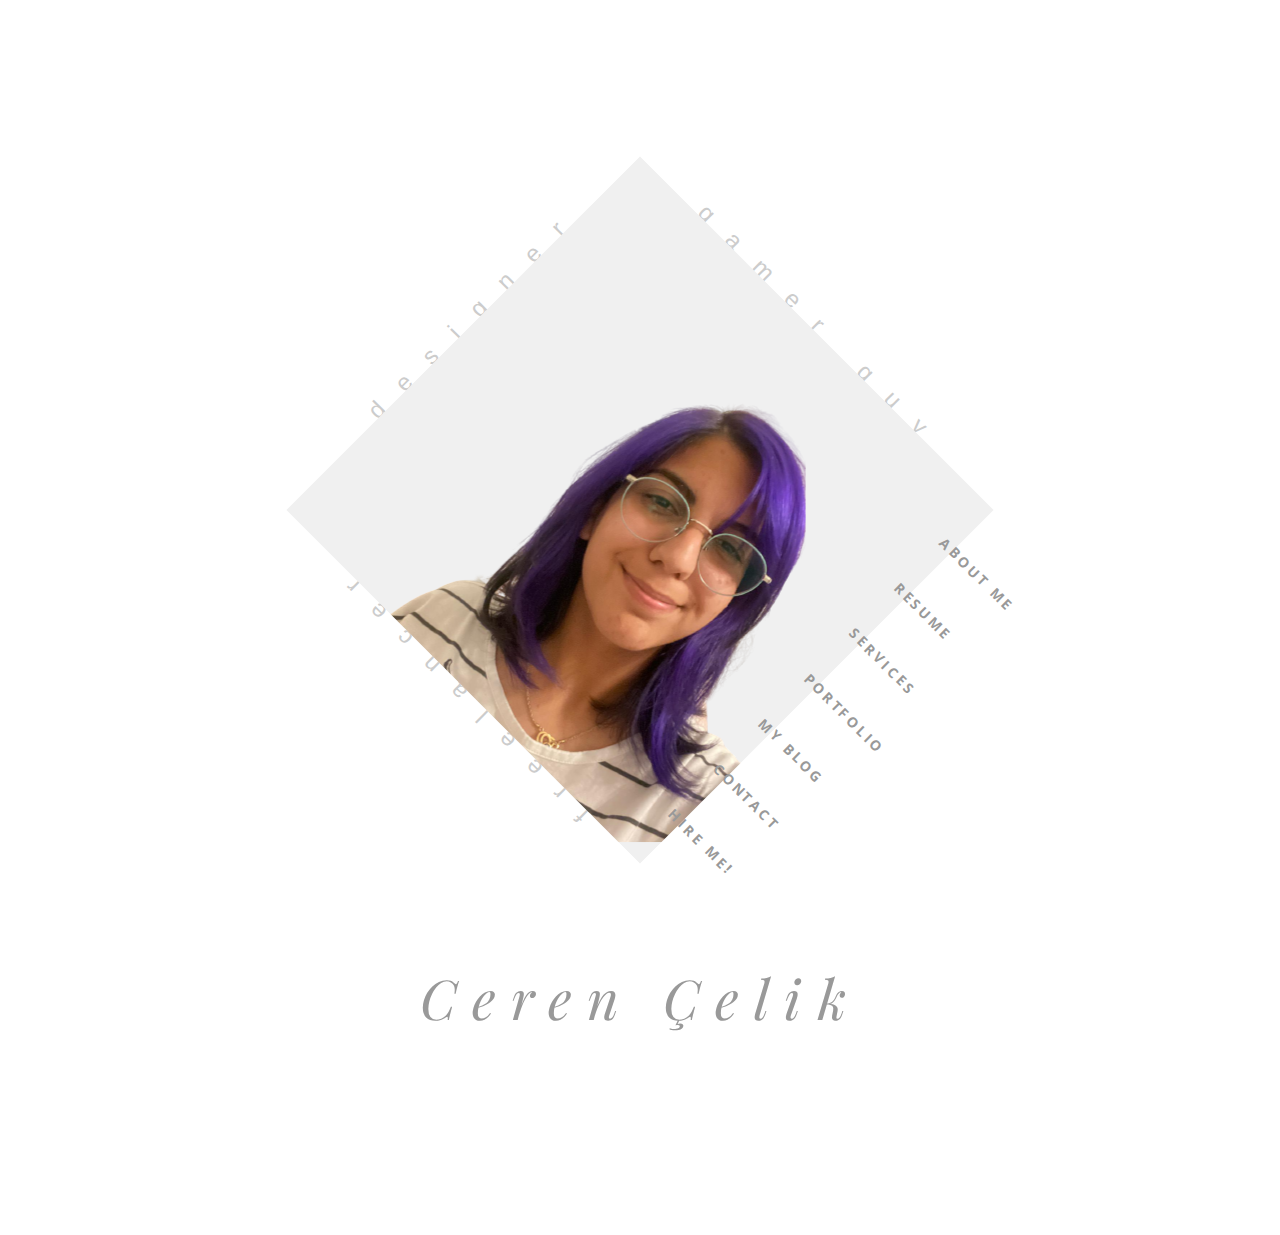
==== commit 29d436b3: "pp" ====
--- a/index.html
+++ b/index.html
@@ -59,7 +59,7 @@
 					<div class='front-person-img' >
 						
 						<!--person's image-->
-						<img src='img/man1.png' alt='Symp' >
+						<img src='img/ceren.png' alt='Symp' >
 						<!--/person's image-->
 						
 					</div>
@@ -133,7 +133,7 @@
 					<div class='front-heading text-center' >
 						
 						<h2>
-							Johny Doe
+							Ceren Çelik
 						</h2>
 						
 					
@@ -173,7 +173,7 @@
 							<div class='col-md-4' >
 								<div class='about-person-img' >
 									
-									<img src='img/man2.png' alt='symp'>
+									<img src='img/a.png' alt='symp'>
 									
 								</div>
 							
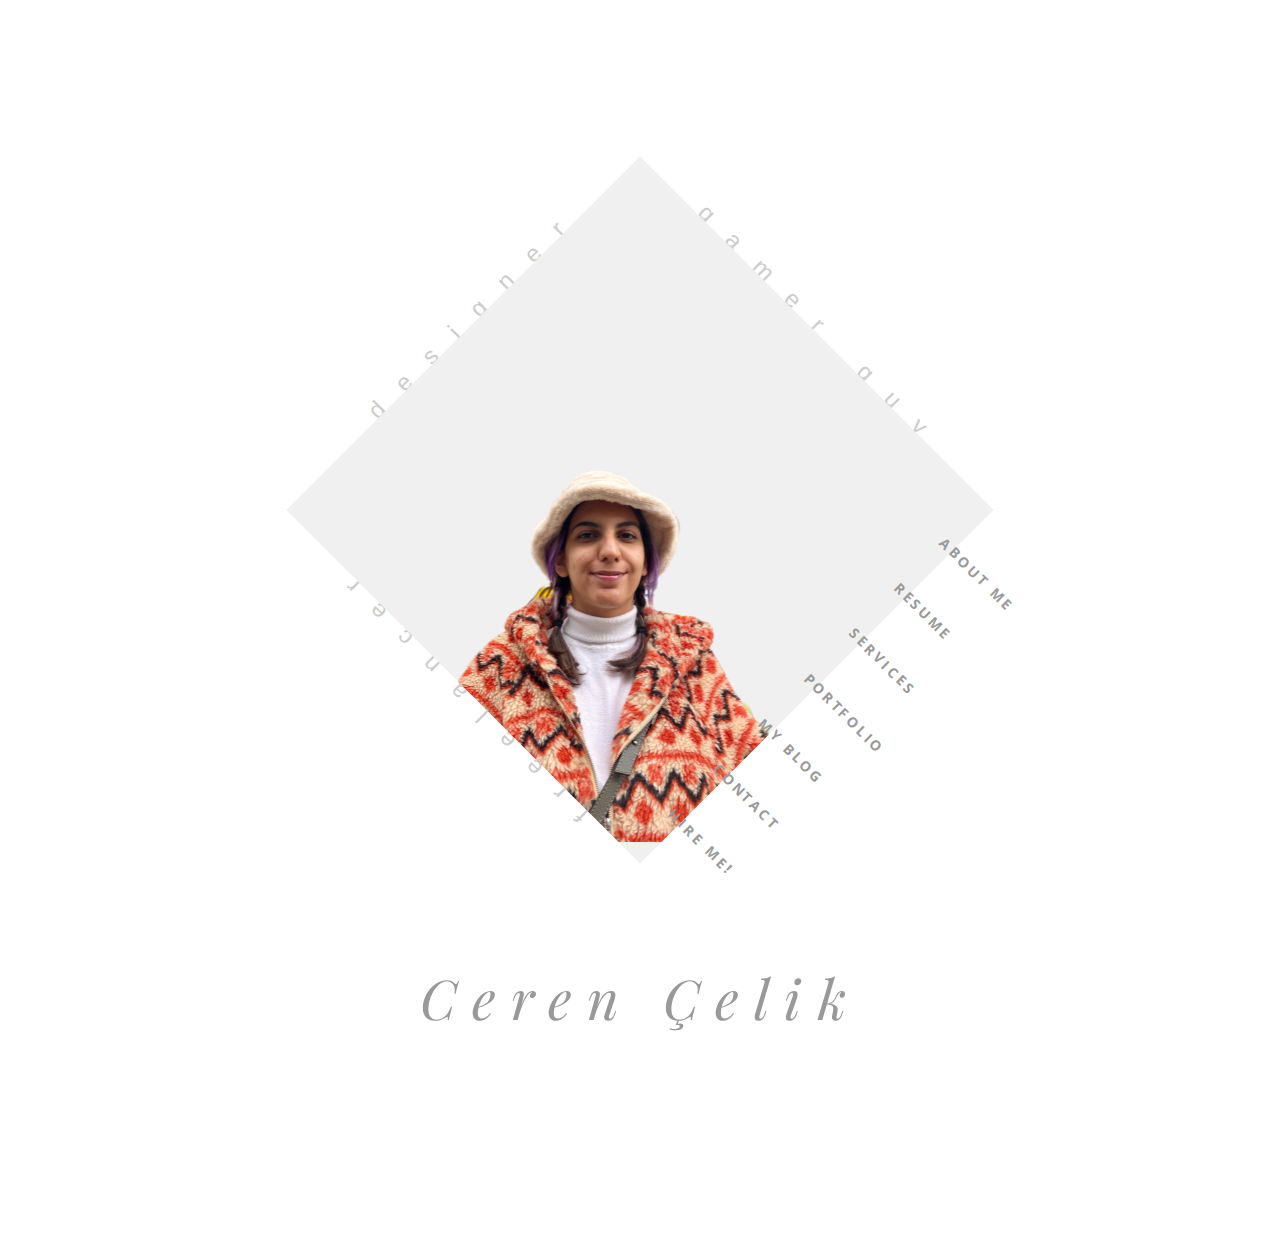
==== commit 44b7ec61: "a" ====
--- a/index.html
+++ b/index.html
@@ -1,1227 +1,1314 @@
 <!DOCTYPE html>
-<html class='no-js' >
-	
+<html class='no-js'>
+
 	<head>
 		<meta charset="utf-8">
 		<meta http-equiv="X-UA-Compatible" content="IE=edge">
 		<meta name="viewport" content="width=device-width, initial-scale=1">
 		<!-- The above 3 meta tags *must* come first in the head; any other head content must come *after* these tags -->
-	
-		
 		<title>Symp - Responsive One Page VCard/Resume HTML Template</title>
-		
+
 		<!--[if lt IE 9]>
 		  <script src="//html5shim.googlecode.com/svn/trunk/html5.js"></script>
 		<![endif]-->
-		
-		<link rel='stylesheet' type='text/css' href='bootstrap/css/bootstrap.min.css' >
-		<link rel='stylesheet' type='text/css' href='css/ionicons.min.css' >
-		
-		<link rel='stylesheet' type='text/css' href='css/owl.carousel.css' >
-		<link rel='stylesheet' type='text/css' href='css/owl.theme.css' >
-		<link rel='stylesheet' type='text/css' href='css/owl.transitions.css' >
-		<link rel='stylesheet' type='text/css' href='css/magnific-popup.css' >
-		<link rel='stylesheet' type='text/css' href='css/style.css' >
-		<link rel='stylesheet' type='text/css' href='css/color-default.css' >
-		
-		
+		<link rel='stylesheet' type='text/css' href='bootstrap/css/bootstrap.min.css'>
+		<link rel='stylesheet' type='text/css' href='css/ionicons.min.css'>
+
+		<link rel='stylesheet' type='text/css' href='css/owl.carousel.css'>
+		<link rel='stylesheet' type='text/css' href='css/owl.theme.css'>
+		<link rel='stylesheet' type='text/css' href='css/owl.transitions.css'>
+		<link rel='stylesheet' type='text/css' href='css/magnific-popup.css'>
+		<link rel='stylesheet' type='text/css' href='css/style.css'>
+		<link rel='stylesheet' type='text/css' href='css/color-default.css'>
+
+
 	</head>
-	
+
 	<body>
-		
 		<!--=============================================================================
 			Preloader
 		===============================================================================-->
-		<div id='preloader' >
-			<div class='loader' >
-				<img src='img/load.gif' alt='symp' >
+		<div id='preloader'>
+			<div class='loader'>
+				<img src='img/load.gif' alt='symp'>
 			</div>
 		</div>
-		
-		
-		
 		<!--=============================================================================
 			Main Wrapper
 		===============================================================================-->
-		<div id='wrapper' >
-			
+		<div id='wrapper'>
 			<!--=============================================================================
 				Front Section
 			===============================================================================-->
-			<section class='front-section' >
-				
-				<div class='container' >
-					
-					
-					<div class='transition-mask' ></div>
-					
-					
-					<div class='front-person-img' >
-						
+			<section class='front-section'>
+
+				<div class='container'>
+
+
+					<div class='transition-mask'></div>
+
+
+					<div class='front-person-img'>
+
 						<!--person's image-->
-						<img src='img/ceren.png' alt='Symp' >
+						<img src='img/ceren2.png' alt='Symp'>
 						<!--/person's image-->
-						
+
 					</div>
-					
+
 					<!--person's titles-->
-					<div class='front-person-titles' >
-						
+					<div class='front-person-titles'>
+
 						<!--title1-->
-						<span class='t1' >
+						<span class='t1'>
 							Designer
 						</span>
 						<!--/title1-->
-						
+
 						<!--title2-->
-						<span class='t2' >
+						<span class='t2'>
 							Gamer guy
 						</span>
 						<!--/title2-->
-						
+
 						<!--title3-->
-						<span class='t3' >
+						<span class='t3'>
 							Freelancer
 						</span>
 						<!--/title3-->
-						
+
 					</div>
 					<!--/person's titles-->
-					
-					<nav class='front-person-links' >
-						
+
+					<nav class='front-person-links'>
+
 						<!--
 							navigation links, data-section attribute points towards the section with id to be opened. 
 						-->
-						
 						<ul>
-							
+
 							<li>
-								<a href='#' data-section='about' >About Me</a>
+								<a href='#' data-section='about'>About Me</a>
 							</li>
-							
+
 							<li>
-								<a href='#' data-section='resume' >Resume</a>
+								<a href='#' data-section='resume'>Resume</a>
 							</li>
-							
+
 							<li>
-								<a href='#' data-section='services' >Services</a>
+								<a href='#' data-section='services'>Services</a>
 							</li>
-							
+
 							<li>
-								<a href='#' data-section='portfolio' >Portfolio</a>
+								<a href='#' data-section='portfolio'>Portfolio</a>
 							</li>
-							
+
 							<li>
-								<a href='#' data-section='blog' >My Blog</a>
+								<a href='#' data-section='blog'>My Blog</a>
 							</li>
-							
+
 							<li>
-								<a href='#' data-section='contact' >Contact</a>
+								<a href='#' data-section='contact'>Contact</a>
 							</li>
-							
+
 							<li>
-								<a href='#' >Hire Me!</a>
+								<a href='#'>Hire Me!</a>
 							</li>
-							
+
 						</ul>
-						
+
 					</nav>
-					
-					
-					
-					<div class='front-heading text-center' >
-						
+
+
+
+					<div class='front-heading text-center'>
+
 						<h2>
 							Ceren Çelik
 						</h2>
-						
-					
-						
+
+
+
 					</div>
-					
-					
+
+
 				</div>
-				
+
 			</section>
 			<!--=============================================================================
 				/Front Section
 			===============================================================================-->
-		
 			<!--=============================================================================
 				About Section
 			===============================================================================-->
-			<section id='about' class='about-section section' >
-				
-				<div class='basic-info section-block' >
-					
-					<div class='container' >
-					
-						<div class='section-header text-center' >
-							
+			<section id='about' class='about-section section'>
+
+				<div class='basic-info section-block'>
+
+					<div class='container'>
+
+						<div class='section-header text-center'>
+
 							<h2>Basic Info About Me</h2>
-							
+
 							<!--divider-->
-							<div class='divider-draft center' ></div>
+							<div class='divider-draft center'></div>
 							<!--/divider-->
-							
-							
-						</div>
-						
-						<div class='row' >
-							
-							<div class='col-md-4' >
-								<div class='about-person-img' >
-									
+
+
+						</div>
+
+						<div class='row'>
+
+							<div class='col-md-4'>
+								<div class='about-person-img'>
+
 									<img src='img/a.png' alt='symp'>
-									
-								</div>
-							
-							</div>
-							
-							
-							<div class='col-md-8 about-info' >
-								
-								
-								
-								
+
+								</div>
+
+							</div>
+
+
+							<div class='col-md-8 about-info'>
+
+
+
+
 								<p>
-									Lorem ipsum dolor sit amet, in quodsi vulputate pro. Ius illum vocent mediocritatem an, cum dicta iriure at. Ubique maluisset vel te, his dico vituperata ut. Pro ei phaedrum maluisset. Ex audire suavitate has, ei quodsi tacimates sapientem sed, pri zril ubique ut. Te cum tation munere noluisse. Enim torquatos ne pri, eum mollis salutandi corrumpit et, fugit apeirian duo ad. Ad oportere voluptatibus nec, sea ei civibus praesent. At timeam expetenda inciderint has. Invidunt constituto ne per, paulo omnium quaerendum his eu, cu congue consul cetero cum. Solet honestatis et eum. Lorem ipsum dolor sit amet, in quodsi vulputate pro. Ius illum vocent mediocritatem an, cum dicta iriure at. Ubique maluisset vel te, his dico vituperata ut. Pro ei phaedrum maluisset. Ex audire suavitate has, ei quodsi tacimates sapientem sed, pri zril ubique ut. Te cum tation munere noluisse. Enim torquatos ne pri, eum mollis salutandi corrumpit et, fugit apeirian duo ad.
+									Lorem ipsum dolor sit amet, in quodsi vulputate pro. Ius illum vocent
+									mediocritatem an,
+									cum dicta iriure at. Ubique maluisset vel te, his dico vituperata ut.
+									Pro ei phaedrum
+									maluisset. Ex audire suavitate has, ei quodsi tacimates sapientem sed,
+									pri zril ubique
+									ut. Te cum tation munere noluisse. Enim torquatos ne pri, eum mollis
+									salutandi corrumpit
+									et, fugit apeirian duo ad. Ad oportere voluptatibus nec, sea ei civibus
+									praesent. At
+									timeam expetenda inciderint has. Invidunt constituto ne per, paulo
+									omnium quaerendum his
+									eu, cu congue consul cetero cum. Solet honestatis et eum. Lorem ipsum
+									dolor sit amet, in
+									quodsi vulputate pro. Ius illum vocent mediocritatem an, cum dicta
+									iriure at. Ubique
+									maluisset vel te, his dico vituperata ut. Pro ei phaedrum maluisset. Ex
+									audire suavitate
+									has, ei quodsi tacimates sapientem sed, pri zril ubique ut. Te cum
+									tation munere
+									noluisse. Enim torquatos ne pri, eum mollis salutandi corrumpit et,
+									fugit apeirian duo
+									ad.
 								</p>
-								
-								<div class='clearfix' ></div>
-								
-								
-								<ul class='info-list' >
-									
+
+								<div class='clearfix'></div>
+
+
+								<ul class='info-list'>
+
 									<li>
-										<div class='inner' >
+										<div class='inner'>
 											<h4>Name</h4>
 											<p>Johny Doe</p>
 										</div>
 									</li>
 									<li>
-										<div class='inner' >
+										<div class='inner'>
 											<h4>Age</h4>
 											<p>24 Years</p>
 										</div>
 									</li>
 									<li>
-										<div class='inner' >
+										<div class='inner'>
 											<h4>Website</h4>
 											<p>example.com</p>
 										</div>
 									</li>
 									<li>
-										<div class='inner' >
+										<div class='inner'>
 											<h4>Hometown</h4>
 											<p>Dokri</p>
 										</div>
 									</li>
-									
-									
-									
+
+
+
 								</ul>
-								
-								<a href='#' class='symp-btn' >Hire Me For Work</a>
-								
-								<a href='#' class='symp-btn link-btn' ><i class='ion-ios-download' ></i>Download Resume</a>
-								
-							</div>
-						
-							
-						
-						</div>
-						
-						
-						
-						
+
+								<a href='#' class='symp-btn'>Hire Me For Work</a>
+
+								<a href='#' class='symp-btn link-btn'><i class='ion-ios-download'></i>Download
+									Resume</a>
+
+							</div>
+
+
+
+						</div>
+
+
+
+
 					</div>
-					
-					
+
+
 				</div>
-				
-				<div class='about-icons section-block' >
-					
-					<div class='container' >
-						
-						<div class='row' >
-							
-							<div class='col-md-3' >
-								<div class='service' >
-									
-									<div class='icon' >
-										<i class='ion-ios-lightbulb' ></i>
-									</div>
-									
-									<div class='content' >
-										
+
+				<div class='about-icons section-block'>
+
+					<div class='container'>
+
+						<div class='row'>
+
+							<div class='col-md-3'>
+								<div class='service'>
+
+									<div class='icon'>
+										<i class='ion-ios-lightbulb'></i>
+									</div>
+
+									<div class='content'>
+
 										<h4>Creative</h4>
-										
-										<p>
-											Ut aboramus, numquam corpora qui naex. Dolore aliquando id duo, voluptua laboramus quo ad.
-										</p>
-										
-									</div>
-									
-								</div>
-							</div>
-							
-							<div class='col-md-3' >
-								<div class='service' >
-									
-									<div class='icon' >
-										<i class='ion-trophy' ></i>
-									</div>
-									
-									<div class='content' >
-										
+
+										<p>
+											Ut aboramus, numquam corpora qui naex. Dolore aliquando id duo,
+											voluptua
+											laboramus quo ad.
+										</p>
+
+									</div>
+
+								</div>
+							</div>
+
+							<div class='col-md-3'>
+								<div class='service'>
+
+									<div class='icon'>
+										<i class='ion-trophy'></i>
+									</div>
+
+									<div class='content'>
+
 										<h4>Winner</h4>
-										
-										<p>
-											Ut aboramus, numquam corpora qui naex. Dolore aliquando id duo, voluptua laboramus quo ad.
-										</p>
-										
-									</div>
-									
-								</div>
-							</div>
-							
-							<div class='col-md-3' >
-								<div class='service' >
-									
-									<div class='icon' >
-										<i class='ion-ios-glasses' ></i>
-									</div>
-									
-									<div class='content' >
-										
+
+										<p>
+											Ut aboramus, numquam corpora qui naex. Dolore aliquando id duo,
+											voluptua
+											laboramus quo ad.
+										</p>
+
+									</div>
+
+								</div>
+							</div>
+
+							<div class='col-md-3'>
+								<div class='service'>
+
+									<div class='icon'>
+										<i class='ion-ios-glasses'></i>
+									</div>
+
+									<div class='content'>
+
 										<h4>Smart</h4>
-										
-										<p>
-											Ut aboramus, numquam corpora qui naex. Dolore aliquando id duo, voluptua laboramus quo ad.
-										</p>
-										
-									</div>
-									
-								</div>
-							</div>
-							
-							<div class='col-md-3' >
-								<div class='service' >
-									
-									<div class='icon' >
-										<i class='ion-ios-bolt' ></i>
-									</div>
-									
-									<div class='content' >
-										
+
+										<p>
+											Ut aboramus, numquam corpora qui naex. Dolore aliquando id duo,
+											voluptua
+											laboramus quo ad.
+										</p>
+
+									</div>
+
+								</div>
+							</div>
+
+							<div class='col-md-3'>
+								<div class='service'>
+
+									<div class='icon'>
+										<i class='ion-ios-bolt'></i>
+									</div>
+
+									<div class='content'>
+
 										<h4>Powerful</h4>
-										
-										<p>
-											Ut aboramus, numquam corpora qui naex. Dolore aliquando id duo, voluptua laboramus quo ad.
-										</p>
-										
-									</div>
-									
-								</div>
-							</div>
-							
-							
-							
-							<div class='col-md-3' >
-								<div class='service' >
-									
-									<div class='icon' >
-										<i class='ion-help-buoy' ></i>
-									</div>
-									
-									<div class='content' >
-										
+
+										<p>
+											Ut aboramus, numquam corpora qui naex. Dolore aliquando id duo,
+											voluptua
+											laboramus quo ad.
+										</p>
+
+									</div>
+
+								</div>
+							</div>
+
+
+
+							<div class='col-md-3'>
+								<div class='service'>
+
+									<div class='icon'>
+										<i class='ion-help-buoy'></i>
+									</div>
+
+									<div class='content'>
+
 										<h4>Helper</h4>
-										
-										<p>
-											Ut aboramus, numquam corpora qui naex. Dolore aliquando id duo, voluptua laboramus quo ad.
-										</p>
-										
-									</div>
-									
-								</div>
-							</div>
-							
-							<div class='col-md-3' >
-								<div class='service' >
-									
-									<div class='icon' >
-										<i class='ion-happy' ></i>
-									</div>
-									
-									<div class='content' >
-										
+
+										<p>
+											Ut aboramus, numquam corpora qui naex. Dolore aliquando id duo,
+											voluptua
+											laboramus quo ad.
+										</p>
+
+									</div>
+
+								</div>
+							</div>
+
+							<div class='col-md-3'>
+								<div class='service'>
+
+									<div class='icon'>
+										<i class='ion-happy'></i>
+									</div>
+
+									<div class='content'>
+
 										<h4>Intelligent</h4>
-										
-										<p>
-											Ut aboramus, numquam corpora qui naex. Dolore aliquando id duo, voluptua laboramus quo ad.
-										</p>
-										
-									</div>
-									
-								</div>
-							</div>
-							
-							<div class='col-md-3' >
-								<div class='service' >
-									
-									<div class='icon' >
-										<i class='ion-ios-game-controller-b' ></i>
-									</div>
-									
-									<div class='content' >
-										
+
+										<p>
+											Ut aboramus, numquam corpora qui naex. Dolore aliquando id duo,
+											voluptua
+											laboramus quo ad.
+										</p>
+
+									</div>
+
+								</div>
+							</div>
+
+							<div class='col-md-3'>
+								<div class='service'>
+
+									<div class='icon'>
+										<i class='ion-ios-game-controller-b'></i>
+									</div>
+
+									<div class='content'>
+
 										<h4>Gamer</h4>
-										
-										<p>
-											Ut aboramus, numquam corpora qui naex. Dolore aliquando id duo, voluptua laboramus quo ad.
-										</p>
-										
-									</div>
-									
-								</div>
-							</div>
-							
-							<div class='col-md-3' >
-								<div class='service' >
-									
-									<div class='icon' >
-										<i class='ion-ios-pulse-strong' ></i>
-									</div>
-									
-									<div class='content' >
-										
+
+										<p>
+											Ut aboramus, numquam corpora qui naex. Dolore aliquando id duo,
+											voluptua
+											laboramus quo ad.
+										</p>
+
+									</div>
+
+								</div>
+							</div>
+
+							<div class='col-md-3'>
+								<div class='service'>
+
+									<div class='icon'>
+										<i class='ion-ios-pulse-strong'></i>
+									</div>
+
+									<div class='content'>
+
 										<h4>Healthy</h4>
-										
-										<p>
-											Ut aboramus, numquam corpora qui naex. Dolore aliquando id duo, voluptua laboramus quo ad.
-										</p>
-										
-									</div>
-									
-								</div>
-							</div>
-							
-							
-							
-							
-						</div>
-						
-						
+
+										<p>
+											Ut aboramus, numquam corpora qui naex. Dolore aliquando id duo,
+											voluptua
+											laboramus quo ad.
+										</p>
+
+									</div>
+
+								</div>
+							</div>
+
+
+
+
+						</div>
+
+
 					</div>
 				</div>
-				
-				<div class='funfacts-block section-block' data-stellar-background-ratio='.2' >
-					
-					<div class='container' >
-						
-						<div class='row' >
-							
-							<div class='col-md-3 col-sm-6 funfact' >
-								<div class='content' >
+
+				<div class='funfacts-block section-block'
+					data-stellar-background-ratio='.2'>
+
+					<div class='container'>
+
+						<div class='row'>
+
+							<div class='col-md-3 col-sm-6 funfact'>
+								<div class='content'>
 									<h4>243</h4>
 									<p>Awards Won</p>
 								</div>
 							</div>
-							
-							<div class='col-md-3 col-sm-6 funfact' >
-								<div class='content' >
+
+							<div class='col-md-3 col-sm-6 funfact'>
+								<div class='content'>
 									<h4>845</h4>
 									<p>Happy Customers</p>
 								</div>
 							</div>
-							
-							<div class='col-md-3 col-sm-6 funfact' >
-								<div class='content' >
+
+							<div class='col-md-3 col-sm-6 funfact'>
+								<div class='content'>
 									<h4>938</h4>
 									<p>Projects Done</p>
 								</div>
 							</div>
-							
-							<div class='col-md-3 col-sm-6 funfact' >
-								<div class='content' >
+
+							<div class='col-md-3 col-sm-6 funfact'>
+								<div class='content'>
 									<h4>342</h4>
 									<p>Games Played</p>
 								</div>
 							</div>
-							
-						</div>
-						
+
+						</div>
+
 					</div>
-					
+
 				</div>
-				
-				<div class='testimonials-block section-block' >
-					<div class='container' >
-					
-						<div class='section-header text-center' >
-							
-							<h2 class='animate text-over-block' >Testimonials</h2>
-							
-							
+
+				<div class='testimonials-block section-block'>
+					<div class='container'>
+
+						<div class='section-header text-center'>
+
+							<h2 class='animate text-over-block'>Testimonials</h2>
+
+
 							<!--divider-->
-							<div class='divider-draft center' ></div>
+							<div class='divider-draft center'></div>
 							<!--/divider-->
-							
-							
-						</div>
-						
-						<div class='row' >
-							
-							<div class='col-md-8 col-md-offset-2' >
-								
-								<div class='testimonials-slider' >
-									
-									<div class='testimonial' >
-										<p>
-											
-											Ad optere volibus nec, sea ei civibus prasent. At timeam expetenda inciderint has. Invidunt constituto ne per, paulo omnium queum his eu, cu congue consul cetero. Invidunt constituto ne per, paulo omnium his eu, cu congue consul cetero.
-										
-										</p>
-										
-										<div class='author' >
+
+
+						</div>
+
+						<div class='row'>
+
+							<div class='col-md-8 col-md-offset-2'>
+
+								<div class='testimonials-slider'>
+
+									<div class='testimonial'>
+										<p>
+
+											Ad optere volibus nec, sea ei civibus prasent. At timeam expetenda
+											inciderint
+											has. Invidunt constituto ne per, paulo omnium queum his eu, cu congue
+											consul
+											cetero. Invidunt constituto ne per, paulo omnium his eu, cu congue
+											consul
+											cetero.
+
+										</p>
+
+										<div class='author'>
 											<h4>Jack Smith</h4>
 											<p>CEO at Google</p>
 										</div>
 									</div>
-									
-									<div class='testimonial' >
-										<p>
-											Ad oportere voluptatibus nec, sea ei civibus praesent. At timeam expetenda inciderint has. Invidunt constituto ne per, paulo omnium quaerendum his eu, cu congue consul cetero. Invidunt constituto ne per, paulo omnium quaerendum his eu, cu congue consul cetero.
-										</p>
-										
-										<div class='author' >
+
+									<div class='testimonial'>
+										<p>
+											Ad oportere voluptatibus nec, sea ei civibus praesent. At timeam
+											expetenda
+											inciderint has. Invidunt constituto ne per, paulo omnium quaerendum
+											his eu, cu
+											congue consul cetero. Invidunt constituto ne per, paulo omnium
+											quaerendum his
+											eu, cu congue consul cetero.
+										</p>
+
+										<div class='author'>
 											<h4>Jessica Smith</h4>
 											<p>CEO at Google</p>
 										</div>
 									</div>
-									
-									<div class='testimonial' >
-										<p>
-											Ad oportere voluptatibus nec, sea ei civibus praesent. At timeam expetenda inciderint has. Invidunt constituto ne per, paulo omnium quaerendum his eu, cu congue consul cetero. Invidunt constituto ne per, paulo omnium quaerendum his eu, cu congue consul cetero.
-										</p>
-										
-										<div class='author' >
+
+									<div class='testimonial'>
+										<p>
+											Ad oportere voluptatibus nec, sea ei civibus praesent. At timeam
+											expetenda
+											inciderint has. Invidunt constituto ne per, paulo omnium quaerendum
+											his eu, cu
+											congue consul cetero. Invidunt constituto ne per, paulo omnium
+											quaerendum his
+											eu, cu congue consul cetero.
+										</p>
+
+										<div class='author'>
 											<h4>Jim Smith</h4>
 											<p>CEO at Google</p>
 										</div>
 									</div>
-									
-									
-									
-									
-								</div>
-								
-							</div>
-							
-						</div>
-					
+
+
+
+
+								</div>
+
+							</div>
+
+						</div>
+
 					</div>
 				</div>
-				
-				<div class='footer bg-lightgray section-block' >
-					
-					<div class='container' >
-						
-						<div class='row' >
-							
-							<div class='col-xs-6 text-left' >
+
+				<div class='footer bg-lightgray section-block'>
+
+					<div class='container'>
+
+						<div class='row'>
+
+							<div class='col-xs-6 text-left'>
 								<h4>Johny Doe</h4>
 							</div>
-							
-							<div class='col-xs-6 text-right' >
-								<ul class='footer-social' >
+
+							<div class='col-xs-6 text-right'>
+								<ul class='footer-social'>
 									<li>
-										<a href='#' >
-											<i class='ion-social-facebook' ></i>
+										<a href='#'>
+											<i class='ion-social-facebook'></i>
 										</a>
 									</li>
 									<li>
-										<a href='#' >
-											<i class='ion-social-twitter' ></i>
+										<a href='#'>
+											<i class='ion-social-twitter'></i>
 										</a>
 									</li>
 									<li>
-										<a href='#' >
-											<i class='ion-social-pinterest' ></i>
+										<a href='#'>
+											<i class='ion-social-pinterest'></i>
 										</a>
 									</li>
 									<li>
-										<a href='#' >
-											<i class='ion-social-dribbble' ></i>
+										<a href='#'>
+											<i class='ion-social-dribbble'></i>
 										</a>
 									</li>
 								</ul>
 							</div>
-							
-						</div>
-						
-						
+
+						</div>
+
+
 					</div>
-					
+
 				</div>
-				
-				
+
+
 			</section>
 			<!--=============================================================================
 				/About Section
 			===============================================================================-->
-			
 			<!--=============================================================================
 				Resume Section
 			===============================================================================-->
-			<section id='resume' class='resume-section section' >
-				
-				<div class='container' >
-					<div class='row' >
-						<div class='col-md-6 col-md-offset-3' >
-							<div class='section-header text-center' >
-								
-								<h2 class='animate text-over-block' >My Resume</h2>
-								
+			<section id='resume' class='resume-section section'>
+
+				<div class='container'>
+					<div class='row'>
+						<div class='col-md-6 col-md-offset-3'>
+							<div class='section-header text-center'>
+
+								<h2 class='animate text-over-block'>My Resume</h2>
+
 								<!--divider-->
-								<div class='divider-draft center' ></div>
+								<div class='divider-draft center'></div>
 								<!--/divider-->
-								
-								
+
+
 							</div>
 						</div>
 					</div>
 				</div>
-				
-				<div class='timeline-block section-block' >
-					<div class='container' >
-						<ul class='timeline' >
-							
-							<li class='timeline-header' >
+
+				<div class='timeline-block section-block'>
+					<div class='container'>
+						<ul class='timeline'>
+
+							<li class='timeline-header'>
 								<h4>Education</h4>
 							</li>
-							
+
 							<li>
-								
-								<div class='timeline-desc' >
-									
+
+								<div class='timeline-desc'>
+
 									<h4>2005-2007</h4>
-									
-								</div>
-								
-								<div class='timeline-content' >
-									
+
+								</div>
+
+								<div class='timeline-content'>
+
 									<h4>Masters Degree</h4>
 									<span>@CSS College Larkana</span>
-									
+
 									<p>
-										Consul latine iudicabit eu vel. Cu has animal eruditi voluptatibus. Eu volumus explicari sed. Mel mutat vituperata suscipiantur et, et fabellas explicari adipiscing quo.
+										Consul latine iudicabit eu vel. Cu has animal eruditi voluptatibus. Eu
+										volumus
+										explicari sed. Mel mutat vituperata suscipiantur et, et fabellas
+										explicari
+										adipiscing quo.
 									</p>
-									
-								</div>
-								
+
+								</div>
+
 							</li>
-							
-							<li class='inverse' >
-								
-								<div class='timeline-desc' >
-									
+
+							<li class='inverse'>
+
+								<div class='timeline-desc'>
+
 									<h4>2005-2007</h4>
-									
-								</div>
-								
-								<div class='timeline-content' >
-									
+
+								</div>
+
+								<div class='timeline-content'>
+
 									<h4>Masters Degree</h4>
 									<span>@CSS College Larkana</span>
-									
+
 									<p>
-										Consul latine iudicabit eu vel. Cu has animal eruditi voluptatibus. Eu volumus explicari sed. Mel mutat vituperata suscipiantur et, et fabellas explicari adipiscing quo.
+										Consul latine iudicabit eu vel. Cu has animal eruditi voluptatibus. Eu
+										volumus
+										explicari sed. Mel mutat vituperata suscipiantur et, et fabellas
+										explicari
+										adipiscing quo.
 									</p>
-									
-								</div>
-								
+
+								</div>
+
 							</li>
-							
+
 							<li>
-								
-								<div class='timeline-desc' >
-									
+
+								<div class='timeline-desc'>
+
 									<h4>2005-2007</h4>
-									
-								</div>
-								
-								<div class='timeline-content' >
-									
+
+								</div>
+
+								<div class='timeline-content'>
+
 									<h4>Masters Degree</h4>
 									<span>@CSS College Larkana</span>
-									
+
 									<p>
-										Consul latine iudicabit eu vel. Cu has animal eruditi voluptatibus. Eu volumus explicari sed. Mel mutat vituperata suscipiantur et, et fabellas explicari adipiscing quo.
+										Consul latine iudicabit eu vel. Cu has animal eruditi voluptatibus. Eu
+										volumus
+										explicari sed. Mel mutat vituperata suscipiantur et, et fabellas
+										explicari
+										adipiscing quo.
 									</p>
-									
-								</div>
-								
+
+								</div>
+
 							</li>
-							
-							
-							<li class='timeline-header' >
+
+
+							<li class='timeline-header'>
 								<h4>Experience</h4>
 							</li>
-							
-							
+
+
 							<li>
-								
-								<div class='timeline-desc' >
-									
+
+								<div class='timeline-desc'>
+
 									<h4>2005-2007</h4>
-									
-								</div>
-								
-								<div class='timeline-content' >
-									
+
+								</div>
+
+								<div class='timeline-content'>
+
 									<h4>Web Designer</h4>
 									<span>@Themeforest</span>
-									
+
 									<p>
-										Consul latine iudicabit eu vel. Cu has animal eruditi voluptatibus. Eu volumus explicari sed. Mel mutat vituperata suscipiantur et, et fabellas explicari adipiscing quo.
+										Consul latine iudicabit eu vel. Cu has animal eruditi voluptatibus. Eu
+										volumus
+										explicari sed. Mel mutat vituperata suscipiantur et, et fabellas
+										explicari
+										adipiscing quo.
 									</p>
-									
-								</div>
-								
+
+								</div>
+
 							</li>
-							
-							<li class='inverse' >
-								
-								<div class='timeline-desc' >
-									
+
+							<li class='inverse'>
+
+								<div class='timeline-desc'>
+
 									<h4>2005-2007</h4>
-									
-								</div>
-								
-								<div class='timeline-content' >
-									
+
+								</div>
+
+								<div class='timeline-content'>
+
 									<h4>Web Developer</h4>
 									<span>@CodeCanyon</span>
-									
+
 									<p>
-										Consul latine iudicabit eu vel. Cu has animal eruditi voluptatibus. Eu volumus explicari sed. Mel mutat vituperata suscipiantur et, et fabellas explicari adipiscing quo.
+										Consul latine iudicabit eu vel. Cu has animal eruditi voluptatibus. Eu
+										volumus
+										explicari sed. Mel mutat vituperata suscipiantur et, et fabellas
+										explicari
+										adipiscing quo.
 									</p>
-									
-								</div>
-								
+
+								</div>
+
 							</li>
-							
+
 							<li>
-								
-								<div class='timeline-desc' >
-									
+
+								<div class='timeline-desc'>
+
 									<h4>2005-2007</h4>
-									
-								</div>
-								
-								<div class='timeline-content' >
-									
+
+								</div>
+
+								<div class='timeline-content'>
+
 									<h4>Blogger</h4>
 									<span>@blogspot</span>
-									
+
 									<p>
-										Consul latine iudicabit eu vel. Cu has animal eruditi voluptatibus. Eu volumus explicari sed. Mel mutat vituperata suscipiantur et, et fabellas explicari adipiscing quo.
+										Consul latine iudicabit eu vel. Cu has animal eruditi voluptatibus. Eu
+										volumus
+										explicari sed. Mel mutat vituperata suscipiantur et, et fabellas
+										explicari
+										adipiscing quo.
 									</p>
-									
-								</div>
-								
+
+								</div>
+
 							</li>
-							
-							
+
+
 						</ul>
 					</div>
 				</div>
-				
-				<div class='hobbies-block bg-lightgray section-block' >
-					<div class='container' >
-						
-						<div class='section-header text-center' >
-							<h2 class='animate text-over-block' >My Hobbies</h2>
+
+				<div class='hobbies-block bg-lightgray section-block'>
+					<div class='container'>
+
+						<div class='section-header text-center'>
+							<h2 class='animate text-over-block'>My Hobbies</h2>
 							<!--divider-->
-							<div class='divider-draft center' ></div>
+							<div class='divider-draft center'></div>
 							<!--/divider-->
 						</div>
-						
-						<div class='row' >
-							
-							<div class='col-md-2 col-sm-4 col-xs-6' >
-								
-								<div class='hobby' >
-									
-									<div class='icon' >
-										<i class='ion-ios-game-controller-b' ></i>
-									</div>
-									
+
+						<div class='row'>
+
+							<div class='col-md-2 col-sm-4 col-xs-6'>
+
+								<div class='hobby'>
+
+									<div class='icon'>
+										<i class='ion-ios-game-controller-b'></i>
+									</div>
+
 									<h4>Gaming</h4>
-									
-								</div>
-								
-							</div>
-							
-							<div class='col-md-2 col-sm-4 col-xs-6' >
-								
-								<div class='hobby' >
-									
-									<div class='icon' >
-										<i class='ion-ios-book' ></i>
-									</div>
-									
+
+								</div>
+
+							</div>
+
+							<div class='col-md-2 col-sm-4 col-xs-6'>
+
+								<div class='hobby'>
+
+									<div class='icon'>
+										<i class='ion-ios-book'></i>
+									</div>
+
 									<h4>Reading</h4>
-									
-								</div>
-								
-							</div>
-							
-							<div class='col-md-2 col-sm-4 col-xs-6' >
-								
-								<div class='hobby' >
-									
-									<div class='icon' >
-										<i class='ion-ios-chatboxes' ></i>
-									</div>
-									
+
+								</div>
+
+							</div>
+
+							<div class='col-md-2 col-sm-4 col-xs-6'>
+
+								<div class='hobby'>
+
+									<div class='icon'>
+										<i class='ion-ios-chatboxes'></i>
+									</div>
+
 									<h4>Chat</h4>
-									
-								</div>
-								
-							</div>
-							
-							<div class='col-md-2 col-sm-4 col-xs-6' >
-								
-								<div class='hobby' >
-									
-									<div class='icon' >
-										<i class='ion-ios-musical-notes' ></i>
-									</div>
-									
+
+								</div>
+
+							</div>
+
+							<div class='col-md-2 col-sm-4 col-xs-6'>
+
+								<div class='hobby'>
+
+									<div class='icon'>
+										<i class='ion-ios-musical-notes'></i>
+									</div>
+
 									<h4>Music</h4>
-									
-								</div>
-								
-							</div>
-							
-							<div class='col-md-2 col-sm-4 col-xs-6' >
-								
-								<div class='hobby' >
-									
-									<div class='icon' >
-										<i class='ion-beer' ></i>
-									</div>
-									
+
+								</div>
+
+							</div>
+
+							<div class='col-md-2 col-sm-4 col-xs-6'>
+
+								<div class='hobby'>
+
+									<div class='icon'>
+										<i class='ion-beer'></i>
+									</div>
+
 									<h4>Drinking</h4>
-									
-								</div>
-								
-							</div>
-							
-							<div class='col-md-2 col-sm-4 col-xs-6' >
-								
-								<div class='hobby' >
-									
-									<div class='icon' >
-										<i class='ion-ios-football' ></i>
-									</div>
-									
+
+								</div>
+
+							</div>
+
+							<div class='col-md-2 col-sm-4 col-xs-6'>
+
+								<div class='hobby'>
+
+									<div class='icon'>
+										<i class='ion-ios-football'></i>
+									</div>
+
 									<h4>Football</h4>
-									
-								</div>
-								
-							</div>
-							
-							
-							
-						</div>
-						
-						
-						
+
+								</div>
+
+							</div>
+
+
+
+						</div>
+
+
+
 					</div>
 				</div>
-				
-				<div class='skills-block section-block' >
-					
-					<div class='container' >
-					
-						<div class='section-header text-center' >
-							<h2 class='animate text-over-block' >My Skills</h2>
-							
+
+				<div class='skills-block section-block'>
+
+					<div class='container'>
+
+						<div class='section-header text-center'>
+							<h2 class='animate text-over-block'>My Skills</h2>
+
 							<!--divider-->
-							<div class='divider-draft center' ></div>
+							<div class='divider-draft center'></div>
 							<!--/divider-->
-							
-						</div>
-						
-						
-						<div class='row' >
-							
-							<div class='col-md-6' >
-								
-								<div class='skill' >
-									
+
+						</div>
+
+
+						<div class='row'>
+
+							<div class='col-md-6'>
+
+								<div class='skill'>
+
 									<h4>HTML/CSS</h4>
-									
-									<div class='skill-bar' data-percent='90' >
-										<div class='bar' >
-											<div class='percent' >90%</div>
-										</div>
-									</div>
-									
-								</div>
-								
-								<div class='skill' >
-									
+
+									<div class='skill-bar' data-percent='90'>
+										<div class='bar'>
+											<div class='percent'>90%</div>
+										</div>
+									</div>
+
+								</div>
+
+								<div class='skill'>
+
 									<h4>php</h4>
-									
-									<div class='skill-bar' data-percent='70' >
-										<div class='bar' >
-											<div class='percent' >70%</div>
-										</div>
-									</div>
-									
-								</div>
-								
-								<div class='skill' >
-									
+
+									<div class='skill-bar' data-percent='70'>
+										<div class='bar'>
+											<div class='percent'>70%</div>
+										</div>
+									</div>
+
+								</div>
+
+								<div class='skill'>
+
 									<h4>HTML/CSS</h4>
-									
-									<div class='skill-bar' data-percent='90' >
-										<div class='bar' >
-											<div class='percent' >90%</div>
-										</div>
-									</div>
-									
-								</div>
-								
-								
-								
-							</div>
-							
-							<div class='col-md-6' >
-								
-								<div class='skill' >
-									
+
+									<div class='skill-bar' data-percent='90'>
+										<div class='bar'>
+											<div class='percent'>90%</div>
+										</div>
+									</div>
+
+								</div>
+
+
+
+							</div>
+
+							<div class='col-md-6'>
+
+								<div class='skill'>
+
 									<h4>VB</h4>
-									
-									<div class='skill-bar' data-percent='90' >
-										<div class='bar' >
-											<div class='percent' >90%</div>
-										</div>
-									</div>
-									
-								</div>
-								
-								<div class='skill' >
-									
+
+									<div class='skill-bar' data-percent='90'>
+										<div class='bar'>
+											<div class='percent'>90%</div>
+										</div>
+									</div>
+
+								</div>
+
+								<div class='skill'>
+
 									<h4>Wordpress</h4>
-									
-									<div class='skill-bar' data-percent='85' >
-										<div class='bar' >
-											<div class='percent' >85%</div>
-										</div>
-									</div>
-									
-								</div>
-								
-								<div class='skill' >
-									
+
+									<div class='skill-bar' data-percent='85'>
+										<div class='bar'>
+											<div class='percent'>85%</div>
+										</div>
+									</div>
+
+								</div>
+
+								<div class='skill'>
+
 									<h4>SEO</h4>
-									
-									<div class='skill-bar' data-percent='95' >
-										<div class='bar' >
-											<div class='percent' >95%</div>
-										</div>
-									</div>
-									
-								</div>
-								
-								
-								
-							</div>
-							
-							
-							
-						</div>
-						
+
+									<div class='skill-bar' data-percent='95'>
+										<div class='bar'>
+											<div class='percent'>95%</div>
+										</div>
+									</div>
+
+								</div>
+
+
+
+							</div>
+
+
+
+						</div>
+
 					</div>
-					
+
 				</div>
-				
-				<div class='footer bg-lightgray section-block' >
-					
-					<div class='container' >
-						
-						<div class='row' >
-							
-							<div class='col-xs-6 text-left' >
+
+				<div class='footer bg-lightgray section-block'>
+
+					<div class='container'>
+
+						<div class='row'>
+
+							<div class='col-xs-6 text-left'>
 								<h4>Johny Doe</h4>
 							</div>
-							
-							<div class='col-xs-6 text-right' >
-								<ul class='footer-social' >
+
+							<div class='col-xs-6 text-right'>
+								<ul class='footer-social'>
 									<li>
-										<a href='#' >
-											<i class='ion-social-facebook' ></i>
+										<a href='#'>
+											<i class='ion-social-facebook'></i>
 										</a>
 									</li>
 									<li>
-										<a href='#' >
-											<i class='ion-social-twitter' ></i>
+										<a href='#'>
+											<i class='ion-social-twitter'></i>
 										</a>
 									</li>
 									<li>
-										<a href='#' >
-											<i class='ion-social-pinterest' ></i>
+										<a href='#'>
+											<i class='ion-social-pinterest'></i>
 										</a>
 									</li>
 									<li>
-										<a href='#' >
-											<i class='ion-social-dribbble' ></i>
+										<a href='#'>
+											<i class='ion-social-dribbble'></i>
 										</a>
 									</li>
 								</ul>
 							</div>
-							
-						</div>
-						
-						
+
+						</div>
+
+
 					</div>
-					
+
 				</div>
-				
-				
+
+
 			</section>
 			<!--=============================================================================
 				/Resume Section
 			===============================================================================-->
-			
-			
 			<!--=============================================================================
 				Services Section
 			===============================================================================-->
-			<section id='services' class='services-section section' >
-				
-				<div class='container' >
-					<div class='row' >
-						<div class='col-md-6 col-md-offset-3' >
-							<div class='section-header main-title text-center' >
-								
-								<h2 class='animate text-over-block' >My Services</h2>
-								
+			<section id='services' class='services-section section'>
+
+				<div class='container'>
+					<div class='row'>
+						<div class='col-md-6 col-md-offset-3'>
+							<div class='section-header main-title text-center'>
+
+								<h2 class='animate text-over-block'>My Services</h2>
+
 								<!--divider-->
-								<div class='divider-draft center' ></div>
+								<div class='divider-draft center'></div>
 								<!--/divider-->
-								
+
 								<p>
-									I provide <b>high quality</b> services. My services that I provide are listed below. Hope you will like them. Lorem ipsum dolor.
+									I provide <b>high quality</b> services. My services that I provide are
+									listed below.
+									Hope you will like them. Lorem ipsum dolor.
 								</p>
-								
+
 							</div>
 						</div>
 					</div>
 				</div>
-				
-				<div class='services-block section-block' >
-					
-					<div class='container' >
-						
-						<div class='row' >
-							
-							<div class='col-md-3' >
-								<div class='service' >
-									<div class='icon' >
-										<i class='ion-ios-camera' ></i>
-									</div>
-									
-									<div class='content' >
-										
+
+				<div class='services-block section-block'>
+
+					<div class='container'>
+
+						<div class='row'>
+
+							<div class='col-md-3'>
+								<div class='service'>
+									<div class='icon'>
+										<i class='ion-ios-camera'></i>
+									</div>
+
+									<div class='content'>
+
 										<h4>Photography</h4>
-										
-										<p>
-											Ut aboramus, numquam corpora qui naex. Dolore aliquando id duo, voluptua laboramus quo ad.
-										</p>
-										
-									</div>
-								</div>
-							</div>
-							
-							<div class='col-md-3' >
-								<div class='service' >
-									<div class='icon' >
-										<i class='ion-code' ></i>
-									</div>
-									
-									<div class='content' >
-										
+
+										<p>
+											Ut aboramus, numquam corpora qui naex. Dolore aliquando id duo,
+											voluptua
+											laboramus quo ad.
+										</p>
+
+									</div>
+								</div>
+							</div>
+
+							<div class='col-md-3'>
+								<div class='service'>
+									<div class='icon'>
+										<i class='ion-code'></i>
+									</div>
+
+									<div class='content'>
+
 										<h4>Coding</h4>
-										
-										<p>
-											Ut aboramus, numquam corpora qui naex. Dolore aliquando id duo, voluptua laboramus quo ad.
-										</p>
-										
-									</div>
-								</div>
-							</div>
-							
-							<div class='col-md-3' >
-								<div class='service' >
-									<div class='icon' >
-										<i class='ion-ios-lightbulb' ></i>
-									</div>
-									
-									<div class='content' >
-										
+
+										<p>
+											Ut aboramus, numquam corpora qui naex. Dolore aliquando id duo,
+											voluptua
+											laboramus quo ad.
+										</p>
+
+									</div>
+								</div>
+							</div>
+
+							<div class='col-md-3'>
+								<div class='service'>
+									<div class='icon'>
+										<i class='ion-ios-lightbulb'></i>
+									</div>
+
+									<div class='content'>
+
 										<h4>Creativity</h4>
-										
-										<p>
-											Ut aboramus, numquam corpora qui naex. Dolore aliquando id duo, voluptua laboramus quo ad.
-										</p>
-										
-									</div>
-								</div>
-							</div>
-							
-							<div class='col-md-3' >
-								<div class='service' >
-									<div class='icon' >
-										<i class='ion-ios-monitor' ></i>
-									</div>
-									
-									<div class='content' >
-										
+
+										<p>
+											Ut aboramus, numquam corpora qui naex. Dolore aliquando id duo,
+											voluptua
+											laboramus quo ad.
+										</p>
+
+									</div>
+								</div>
+							</div>
+
+							<div class='col-md-3'>
+								<div class='service'>
+									<div class='icon'>
+										<i class='ion-ios-monitor'></i>
+									</div>
+
+									<div class='content'>
+
 										<h4>Web Design</h4>
-										
-										<p>
-											Ut aboramus, numquam corpora qui naex. Dolore aliquando id duo, voluptua laboramus quo ad.
-										</p>
-										
-									</div>
-								</div>
-							</div>
-							
-						</div>
-						
-						<div class='row' >
-							
-							<div class='col-md-3' >
-								<div class='service' >
-									<div class='icon' >
-										<i class='ion-ios-camera' ></i>
-									</div>
-									
-									<div class='content' >
-										
+
+										<p>
+											Ut aboramus, numquam corpora qui naex. Dolore aliquando id duo,
+											voluptua
+											laboramus quo ad.
+										</p>
+
+									</div>
+								</div>
+							</div>
+
+						</div>
+
+						<div class='row'>
+
+							<div class='col-md-3'>
+								<div class='service'>
+									<div class='icon'>
+										<i class='ion-ios-camera'></i>
+									</div>
+
+									<div class='content'>
+
 										<h4>Photography</h4>
-										
-										<p>
-											Ut aboramus, numquam corpora qui naex. Dolore aliquando id duo, voluptua laboramus quo ad.
-										</p>
-										
-									</div>
-								</div>
-							</div>
-							
-							<div class='col-md-3' >
-								<div class='service' >
-									<div class='icon' >
-										<i class='ion-code' ></i>
-									</div>
-									
-									<div class='content' >
-										
+
+										<p>
+											Ut aboramus, numquam corpora qui naex. Dolore aliquando id duo,
+											voluptua
+											laboramus quo ad.
+										</p>
+
+									</div>
+								</div>
+							</div>
+
+							<div class='col-md-3'>
+								<div class='service'>
+									<div class='icon'>
+										<i class='ion-code'></i>
+									</div>
+
+									<div class='content'>
+
 										<h4>Coding</h4>
-										
-										<p>
-											Ut aboramus, numquam corpora qui naex. Dolore aliquando id duo, voluptua laboramus quo ad.
-										</p>
-										
-									</div>
-								</div>
-							</div>
-							
-							<div class='col-md-3' >
-								<div class='service' >
-									<div class='icon' >
-										<i class='ion-ios-lightbulb' ></i>
-									</div>
-									
-									<div class='content' >
-										
+
+										<p>
+											Ut aboramus, numquam corpora qui naex. Dolore aliquando id duo,
+											voluptua
+											laboramus quo ad.
+										</p>
+
+									</div>
+								</div>
+							</div>
+
+							<div class='col-md-3'>
+								<div class='service'>
+									<div class='icon'>
+										<i class='ion-ios-lightbulb'></i>
+									</div>
+
+									<div class='content'>
+
 										<h4>Creativity</h4>
-										
-										<p>
-											Ut aboramus, numquam corpora qui naex. Dolore aliquando id duo, voluptua laboramus quo ad.
-										</p>
-										
-									</div>
-								</div>
-							</div>
-							
-							<div class='col-md-3' >
-								<div class='service' >
-									<div class='icon' >
-										<i class='ion-ios-monitor' ></i>
-									</div>
-									
-									<div class='content' >
-										
+
+										<p>
+											Ut aboramus, numquam corpora qui naex. Dolore aliquando id duo,
+											voluptua
+											laboramus quo ad.
+										</p>
+
+									</div>
+								</div>
+							</div>
+
+							<div class='col-md-3'>
+								<div class='service'>
+									<div class='icon'>
+										<i class='ion-ios-monitor'></i>
+									</div>
+
+									<div class='content'>
+
 										<h4>Web Design</h4>
-										
-										<p>
-											Ut aboramus, numquam corpora qui naex. Dolore aliquando id duo, voluptua laboramus quo ad.
-										</p>
-										
-									</div>
-								</div>
-							</div>
-							
-						</div>
-						
+
+										<p>
+											Ut aboramus, numquam corpora qui naex. Dolore aliquando id duo,
+											voluptua
+											laboramus quo ad.
+										</p>
+
+									</div>
+								</div>
+							</div>
+
+						</div>
+
 					</div>
-					
+
 				</div>
-				
-				<div class='pricing-block section-block' >
-					<div class='container' >
-						
-						<div class='section-header text-center' >
-							<h2 class='animate text-over-block' >Pricing</h2>
+
+				<div class='pricing-block section-block'>
+					<div class='container'>
+
+						<div class='section-header text-center'>
+							<h2 class='animate text-over-block'>Pricing</h2>
 							<!--divider-->
-							<div class='divider-draft center' ></div>
+							<div class='divider-draft center'></div>
 							<!--/divider-->
 							<p>
 								How much I charge
 							</p>
 						</div>
-						
-						<div class='row' >
-							
-							<div class='col-md-4 text-center' >
-								
-								<div class='pricing-table' >
-									
-									<div class='header' >
-										
+
+						<div class='row'>
+
+							<div class='col-md-4 text-center'>
+
+								<div class='pricing-table'>
+
+									<div class='header'>
+
 										<h4>Personal</h4>
-										
-										<div class='price' >
-											<span class='currency' >$</span>
-											<span class='amount' >29</span>
-											<span class='period' >/mo</span>
-										</div>
-										
-										
-									</div>
-									
-									<ul class='table-items' >
-										
+
+										<div class='price'>
+											<span class='currency'>$</span>
+											<span class='amount'>29</span>
+											<span class='period'>/mo</span>
+										</div>
+
+
+									</div>
+
+									<ul class='table-items'>
+
 										<li>
 											Logo Design
 										</li>
@@ -1237,35 +1324,35 @@
 										<li>
 											Photography
 										</li>
-										
+
 									</ul>
-									
-									<a href='#' class='table-btn' >
+
+									<a href='#' class='table-btn'>
 										Choose This
 									</a>
-									
-								</div>
-								
-							</div>
-							
-							<div class='col-md-4 text-center' >
-								
-								<div class='pricing-table' >
-									
-									<div class='header' >
-										
+
+								</div>
+
+							</div>
+
+							<div class='col-md-4 text-center'>
+
+								<div class='pricing-table'>
+
+									<div class='header'>
+
 										<h4>Creative</h4>
-										
-										<div class='price' >
-											<span class='currency' >$</span>
-											<span class='amount' >39</span>
-											<span class='period' >/mo</span>
-										</div>
-										
-									</div>
-									
-									<ul class='table-items' >
-										
+
+										<div class='price'>
+											<span class='currency'>$</span>
+											<span class='amount'>39</span>
+											<span class='period'>/mo</span>
+										</div>
+
+									</div>
+
+									<ul class='table-items'>
+
 										<li>
 											Logo Design
 										</li>
@@ -1281,36 +1368,36 @@
 										<li>
 											Photography
 										</li>
-										
+
 									</ul>
-									
-									<a href='#' class='table-btn' >
+
+									<a href='#' class='table-btn'>
 										Choose This
 									</a>
-									
-								</div>
-								
-							</div>
-							
-							<div class='col-md-4 text-center' >
-								
-								<div class='pricing-table' >
-									
-									<div class='header' >
-										
+
+								</div>
+
+							</div>
+
+							<div class='col-md-4 text-center'>
+
+								<div class='pricing-table'>
+
+									<div class='header'>
+
 										<h4>Ultimate</h4>
-										
-										<div class='price' >
-											<span class='currency' >$</span>
-											<span class='amount' >42</span>
-											<span class='period' >/mo</span>
-										</div>
-										
-										
-									</div>
-									
-									<ul class='table-items' >
-										
+
+										<div class='price'>
+											<span class='currency'>$</span>
+											<span class='amount'>42</span>
+											<span class='period'>/mo</span>
+										</div>
+
+
+									</div>
+
+									<ul class='table-items'>
+
 										<li>
 											Logo Design
 										</li>
@@ -1326,1261 +1413,1308 @@
 										<li>
 											Photography
 										</li>
-										
+
 									</ul>
-									
-									<a href='#' class='table-btn' >
+
+									<a href='#' class='table-btn'>
 										Choose This
 									</a>
-									
-								</div>
-								
-							</div>
-							
-						</div>
-						
+
+								</div>
+
+							</div>
+
+						</div>
+
 					</div>
 				</div>
-				
-				<div class='process-block bg-lightgray section-block' >
-					<div class='container' >
-						
-						<div class='section-header text-center' >
+
+				<div class='process-block bg-lightgray section-block'>
+					<div class='container'>
+
+						<div class='section-header text-center'>
 							<h2>Work Process</h2>
 							<!--divider-->
-							<div class='divider-draft center' ></div>
+							<div class='divider-draft center'></div>
 							<!--/divider-->
 						</div>
-						
-						<div class='row' >
-							
-							<div class='col-md-3' >
-								
-								<div class='process' >
-									
-									<div class='number' >
+
+						<div class='row'>
+
+							<div class='col-md-3'>
+
+								<div class='process'>
+
+									<div class='number'>
 										<span>01</span>
 									</div>
-									
-									<div class='content' >
-										
+
+									<div class='content'>
+
 										<h4>Design</h4>
-										
-										<p>
-											Lorem ipsum dolor sit amet is simply a dummy text used by typeset industries. Lorem ipsum dolor.
-										</p>
-										
-									</div>
-									
-								</div>
-								
-							</div>
-							
-							<div class='col-md-3' >
-								
-								<div class='process' >
-									
-									<div class='number' >
+
+										<p>
+											Lorem ipsum dolor sit amet is simply a dummy text used by typeset
+											industries.
+											Lorem ipsum dolor.
+										</p>
+
+									</div>
+
+								</div>
+
+							</div>
+
+							<div class='col-md-3'>
+
+								<div class='process'>
+
+									<div class='number'>
 										<span>02</span>
 									</div>
-									
-									<div class='content' >
-										
+
+									<div class='content'>
+
 										<h4>Develop</h4>
-										
-										<p>
-											Lorem ipsum dolor sit amet is simply a dummy text used by typeset industries. Lorem ipsum dolor.
-										</p>
-										
-									</div>
-									
-								</div>
-								
-							</div>
-							
-							<div class='col-md-3' >
-								
-								<div class='process' >
-									
-									<div class='number' >
+
+										<p>
+											Lorem ipsum dolor sit amet is simply a dummy text used by typeset
+											industries.
+											Lorem ipsum dolor.
+										</p>
+
+									</div>
+
+								</div>
+
+							</div>
+
+							<div class='col-md-3'>
+
+								<div class='process'>
+
+									<div class='number'>
 										<span>03</span>
 									</div>
-									
-									<div class='content' >
-										
+
+									<div class='content'>
+
 										<h4>Publish</h4>
-										
-										<p>
-											Lorem ipsum dolor sit amet is simply a dummy text used by typeset industries. Lorem ipsum dolor.
-										</p>
-										
-									</div>
-									
-								</div>
-								
-							</div>
-							
-							<div class='col-md-3' >
-								
-								<div class='process last' >
-									
-									<div class='number' >
+
+										<p>
+											Lorem ipsum dolor sit amet is simply a dummy text used by typeset
+											industries.
+											Lorem ipsum dolor.
+										</p>
+
+									</div>
+
+								</div>
+
+							</div>
+
+							<div class='col-md-3'>
+
+								<div class='process last'>
+
+									<div class='number'>
 										<span>04</span>
 									</div>
-									
-									<div class='content' >
-										
+
+									<div class='content'>
+
 										<h4>Enjoy</h4>
-										
-										<p>
-											Lorem ipsum dolor sit amet is simply a dummy text used by typeset industries. Lorem ipsum dolor.
-										</p>
-										
-									</div>
-									
-								</div>
-								
-							</div>
-							
-							
-							
-						</div>
-						
+
+										<p>
+											Lorem ipsum dolor sit amet is simply a dummy text used by typeset
+											industries.
+											Lorem ipsum dolor.
+										</p>
+
+									</div>
+
+								</div>
+
+							</div>
+
+
+
+						</div>
+
 					</div>
 				</div>
-				
-				<div class='testimonials-block section-block' >
-					<div class='container' >
-					
-						<div class='section-header text-center' >
-							
-							<h2 class='animate text-over-block' >Testimonials</h2>
-								
+
+				<div class='testimonials-block section-block'>
+					<div class='container'>
+
+						<div class='section-header text-center'>
+
+							<h2 class='animate text-over-block'>Testimonials</h2>
+
 							<!--divider-->
-							<div class='divider-draft center' ></div>
+							<div class='divider-draft center'></div>
 							<!--/divider-->
-							
-							
-						</div>
-						
-						<div class='row' >
-							
-							<div class='col-md-8 col-md-offset-2' >
-								
-								<div class='testimonials-slider' >
-									
-									<div class='testimonial' >
-										<p>
-											Ad oportere voluptatibus nec, sea ei civibus praesent. At timeam expetenda inciderint has. Invidunt constituto ne per, paulo omnium quaerendum his eu, cu congue consul cetero. Invidunt constituto ne per, paulo omnium quaerendum his eu, cu congue consul cetero.
-										</p>
-										
-										<div class='author' >
+
+
+						</div>
+
+						<div class='row'>
+
+							<div class='col-md-8 col-md-offset-2'>
+
+								<div class='testimonials-slider'>
+
+									<div class='testimonial'>
+										<p>
+											Ad oportere voluptatibus nec, sea ei civibus praesent. At timeam
+											expetenda
+											inciderint has. Invidunt constituto ne per, paulo omnium quaerendum
+											his eu, cu
+											congue consul cetero. Invidunt constituto ne per, paulo omnium
+											quaerendum his
+											eu, cu congue consul cetero.
+										</p>
+
+										<div class='author'>
 											<h4>Jack Smith</h4>
 											<p>CEO at Google</p>
 										</div>
 									</div>
-									
-									<div class='testimonial' >
-										<p>
-											Ad oportere voluptatibus nec, sea ei civibus praesent. At timeam expetenda inciderint has. Invidunt constituto ne per, paulo omnium quaerendum his eu, cu congue consul cetero. Invidunt constituto ne per, paulo omnium quaerendum his eu, cu congue consul cetero.
-										</p>
-										
-										<div class='author' >
+
+									<div class='testimonial'>
+										<p>
+											Ad oportere voluptatibus nec, sea ei civibus praesent. At timeam
+											expetenda
+											inciderint has. Invidunt constituto ne per, paulo omnium quaerendum
+											his eu, cu
+											congue consul cetero. Invidunt constituto ne per, paulo omnium
+											quaerendum his
+											eu, cu congue consul cetero.
+										</p>
+
+										<div class='author'>
 											<h4>Jessica Smith</h4>
 											<p>CEO at Google</p>
 										</div>
 									</div>
-									
-									<div class='testimonial' >
-										<p>
-											Ad oportere voluptatibus nec, sea ei civibus praesent. At timeam expetenda inciderint has. Invidunt constituto ne per, paulo omnium quaerendum his eu, cu congue consul cetero. Invidunt constituto ne per, paulo omnium quaerendum his eu, cu congue consul cetero.
-										</p>
-										
-										<div class='author' >
+
+									<div class='testimonial'>
+										<p>
+											Ad oportere voluptatibus nec, sea ei civibus praesent. At timeam
+											expetenda
+											inciderint has. Invidunt constituto ne per, paulo omnium quaerendum
+											his eu, cu
+											congue consul cetero. Invidunt constituto ne per, paulo omnium
+											quaerendum his
+											eu, cu congue consul cetero.
+										</p>
+
+										<div class='author'>
 											<h4>Jim Smith</h4>
 											<p>CEO at Google</p>
 										</div>
 									</div>
-									
-									
-									
-									
-								</div>
-								
-							</div>
-							
-						</div>
-					
+
+
+
+
+								</div>
+
+							</div>
+
+						</div>
+
 					</div>
 				</div>
-				
-				<div class='footer bg-lightgray section-block' >
-					
-					<div class='container' >
-						
-						<div class='row' >
-							
-							<div class='col-xs-6 text-left' >
+
+				<div class='footer bg-lightgray section-block'>
+
+					<div class='container'>
+
+						<div class='row'>
+
+							<div class='col-xs-6 text-left'>
 								<h4>Johny Doe</h4>
 							</div>
-							
-							<div class='col-xs-6 text-right' >
-								<ul class='footer-social' >
+
+							<div class='col-xs-6 text-right'>
+								<ul class='footer-social'>
 									<li>
-										<a href='#' >
-											<i class='ion-social-facebook' ></i>
+										<a href='#'>
+											<i class='ion-social-facebook'></i>
 										</a>
 									</li>
 									<li>
-										<a href='#' >
-											<i class='ion-social-twitter' ></i>
+										<a href='#'>
+											<i class='ion-social-twitter'></i>
 										</a>
 									</li>
 									<li>
-										<a href='#' >
-											<i class='ion-social-pinterest' ></i>
+										<a href='#'>
+											<i class='ion-social-pinterest'></i>
 										</a>
 									</li>
 									<li>
-										<a href='#' >
-											<i class='ion-social-dribbble' ></i>
+										<a href='#'>
+											<i class='ion-social-dribbble'></i>
 										</a>
 									</li>
 								</ul>
 							</div>
-							
-						</div>
-						
-						
+
+						</div>
+
+
 					</div>
-					
+
 				</div>
-				
-				
+
+
 			</section>
 			<!--=============================================================================
 				/Services Section
 			===============================================================================-->
-			
-			
 			<!--=============================================================================
 				Portfolio Section
 			===============================================================================-->
-			<section id='portfolio' class='portfolio-section section' >
-				
-				<div class='portfolio-block section-block' >
-					
-					<div class='container' >
-					
-						<div class='row' >
-							<div class='col-md-6 col-md-offset-3' >
-								
-								<div class='section-header text-center' >
-								
-									<h2 class='animate text-over-block' >Portfolio</h2>
-									
+			<section id='portfolio' class='portfolio-section section'>
+
+				<div class='portfolio-block section-block'>
+
+					<div class='container'>
+
+						<div class='row'>
+							<div class='col-md-6 col-md-offset-3'>
+
+								<div class='section-header text-center'>
+
+									<h2 class='animate text-over-block'>Portfolio</h2>
+
 									<!--divider-->
-									<div class='divider-draft center' ></div>
+									<div class='divider-draft center'></div>
 									<!--/divider-->
-									
+
 									<p>
-										Check out my works. Lorem ipsum dolor sit amet is simply a dummy text. Lorem ipsum dolor sit amet.
+										Check out my works. Lorem ipsum dolor sit amet is simply a dummy text.
+										Lorem ipsum
+										dolor sit amet.
 									</p>
-								
-								</div>
-								
-							</div>
-						</div>
-						
-						<div id='portfolio-filters' >
+
+								</div>
+
+							</div>
+						</div>
+
+						<div id='portfolio-filters'>
 							<ul>
 								<li>
-									<a href='#' data-group='all' class='active' >All</a>
+									<a href='#' data-group='all' class='active'>All</a>
 								</li>
 								<li>
-									<a href='#' data-group='web' >Web</a>
+									<a href='#' data-group='web'>Web</a>
 								</li>
 								<li>
-									<a href='#' data-group='tech' >Tech</a>
+									<a href='#' data-group='tech'>Tech</a>
 								</li>
 								<li>
-									<a href='#' data-group='photography' >Photography</a>
+									<a href='#' data-group='photography'>Photography</a>
 								</li>
 							</ul>
 						</div>
-						
-						<div id='portfolio-grid' class='portfolio-items' >
-							
-							<div class='item' data-groups='["all","web","photography"]' >
-								<div class='inner' >
-									
-									<img alt='symp' src='img/portfolio/1.jpg' >
-									
-									<div class='caption' >
-										
-										<div class='caption-inner' >
-										
+
+						<div id='portfolio-grid' class='portfolio-items'>
+
+							<div class='item' data-groups='[" all"," web"," photography"]'>
+								<div class='inner'>
+
+									<img alt='symp' src='img/portfolio/1.jpg'>
+
+									<div class='caption'>
+
+										<div class='caption-inner'>
+
 											<h4>Project Title</h4>
-											
-											<ul class='links' >
-												
+
+											<ul class='links'>
+
 												<li>
-													<a href='work.html' >
-														<i class='ion-ios-plus-empty' ></i>
+													<a href='work.html'>
+														<i class='ion-ios-plus-empty'></i>
 													</a>
 												</li>
-												
+
 												<li>
-													<a href='img/portfolio/1.jpg' class='image-link' >
-														<i class='ion-ios-search' ></i>
+													<a href='img/portfolio/1.jpg' class='image-link'>
+														<i class='ion-ios-search'></i>
 													</a>
 												</li>
-												
+
 											</ul>
-										
-										</div>
-										
-										
-									</div>
-									
-								</div>
-							</div>
-							
-							<div class='item' data-groups='["all","photography","tech"]' >
-								<div class='inner' >
-									
-									<img alt='symp' src='img/portfolio/2.jpg' >
-									
-									<div class='caption' >
-										
-										<div class='caption-inner' >
-										
+
+										</div>
+
+
+									</div>
+
+								</div>
+							</div>
+
+							<div class='item' data-groups='[" all"," photography"," tech"]'>
+								<div class='inner'>
+
+									<img alt='symp' src='img/portfolio/2.jpg'>
+
+									<div class='caption'>
+
+										<div class='caption-inner'>
+
 											<h4>Project Title</h4>
-											
-											<ul class='links' >
-												
+
+											<ul class='links'>
+
 												<li>
-													<a href='work.html' >
-														<i class='ion-ios-plus-empty' ></i>
+													<a href='work.html'>
+														<i class='ion-ios-plus-empty'></i>
 													</a>
 												</li>
-												
+
 												<li>
-													<a href='img/portfolio/2.jpg' class='image-link' >
-														<i class='ion-ios-search' ></i>
+													<a href='img/portfolio/2.jpg' class='image-link'>
+														<i class='ion-ios-search'></i>
 													</a>
 												</li>
-												
+
 											</ul>
-										
-										</div>
-										
-										
-									</div>
-									
-								</div>
-							</div>
-							
-							<div class='item' data-groups='["all","web","tech"]' >
-								<div class='inner' >
-									
-									<img alt='symp' src='img/portfolio/3.jpg' >
-									
-									<div class='caption' >
-										
-										<div class='caption-inner' >
-										
+
+										</div>
+
+
+									</div>
+
+								</div>
+							</div>
+
+							<div class='item' data-groups='[" all"," web"," tech"]'>
+								<div class='inner'>
+
+									<img alt='symp' src='img/portfolio/3.jpg'>
+
+									<div class='caption'>
+
+										<div class='caption-inner'>
+
 											<h4>Project Title</h4>
-											
-											<ul class='links' >
-												
+
+											<ul class='links'>
+
 												<li>
-													<a href='work.html' >
-														<i class='ion-ios-plus-empty' ></i>
+													<a href='work.html'>
+														<i class='ion-ios-plus-empty'></i>
 													</a>
 												</li>
-												
+
 												<li>
-													<a href='img/portfolio/3.jpg' class='image-link' >
-														<i class='ion-ios-search' ></i>
+													<a href='img/portfolio/3.jpg' class='image-link'>
+														<i class='ion-ios-search'></i>
 													</a>
 												</li>
-												
+
 											</ul>
-										
-										</div>
-										
-										
-									</div>
-									
-								</div>
-							</div>
-							
-							<div class='item' data-groups='["all","web"]' >
-								<div class='inner' >
-									
-									<img alt='symp' src='img/portfolio/4.jpg' >
-									
-									<div class='caption' >
-										
-										<div class='caption-inner' >
-										
+
+										</div>
+
+
+									</div>
+
+								</div>
+							</div>
+
+							<div class='item' data-groups='[" all"," web"]'>
+								<div class='inner'>
+
+									<img alt='symp' src='img/portfolio/4.jpg'>
+
+									<div class='caption'>
+
+										<div class='caption-inner'>
+
 											<h4>Project Title</h4>
-											
-											<ul class='links' >
-												
+
+											<ul class='links'>
+
 												<li>
-													<a href='work.html' >
-														<i class='ion-ios-plus-empty' ></i>
+													<a href='work.html'>
+														<i class='ion-ios-plus-empty'></i>
 													</a>
 												</li>
-												
+
 												<li>
-													<a href='img/portfolio/4.jpg' class='image-link' >
-														<i class='ion-ios-search' ></i>
+													<a href='img/portfolio/4.jpg' class='image-link'>
+														<i class='ion-ios-search'></i>
 													</a>
 												</li>
-												
+
 											</ul>
-										
-										</div>
-										
-										
-									</div>
-									
-								</div>
-							</div>
-							
-							<div class='item' data-groups='["all","tech"]' >
-								<div class='inner' >
-									
-									<img alt='symp' src='img/portfolio/5.jpg' >
-									
-									<div class='caption' >
-										
-										<div class='caption-inner' >
-										
+
+										</div>
+
+
+									</div>
+
+								</div>
+							</div>
+
+							<div class='item' data-groups='[" all"," tech"]'>
+								<div class='inner'>
+
+									<img alt='symp' src='img/portfolio/5.jpg'>
+
+									<div class='caption'>
+
+										<div class='caption-inner'>
+
 											<h4>Project Title</h4>
-											
-											<ul class='links' >
-												
+
+											<ul class='links'>
+
 												<li>
-													<a href='work.html' >
-														<i class='ion-ios-plus-empty' ></i>
+													<a href='work.html'>
+														<i class='ion-ios-plus-empty'></i>
 													</a>
 												</li>
-												
+
 												<li>
-													<a href='img/portfolio/5.jpg' class='image-link' >
-														<i class='ion-ios-search' ></i>
+													<a href='img/portfolio/5.jpg' class='image-link'>
+														<i class='ion-ios-search'></i>
 													</a>
 												</li>
-												
+
 											</ul>
-										
-										</div>
-										
-										
-									</div>
-									
-								</div>
-							</div>
-							
-							<div class='item' data-groups='["all","photography"]' >
-								<div class='inner' >
-									
-									<img alt='symp' src='img/portfolio/6.jpg' >
-									
-									<div class='caption' >
-										
-										<div class='caption-inner' >
-										
+
+										</div>
+
+
+									</div>
+
+								</div>
+							</div>
+
+							<div class='item' data-groups='[" all"," photography"]'>
+								<div class='inner'>
+
+									<img alt='symp' src='img/portfolio/6.jpg'>
+
+									<div class='caption'>
+
+										<div class='caption-inner'>
+
 											<h4>Project Title</h4>
-											
-											<ul class='links' >
-												
+
+											<ul class='links'>
+
 												<li>
-													<a href='work.html' >
-														<i class='ion-ios-plus-empty' ></i>
+													<a href='work.html'>
+														<i class='ion-ios-plus-empty'></i>
 													</a>
 												</li>
-												
+
 												<li>
-													<a href='img/portfolio/6.jpg' class='image-link' >
-														<i class='ion-ios-search' ></i>
+													<a href='img/portfolio/6.jpg' class='image-link'>
+														<i class='ion-ios-search'></i>
 													</a>
 												</li>
-												
+
 											</ul>
-										
-										</div>
-										
-										
-									</div>
-									
-								</div>
-							</div>
-							
-							<div class='item' data-groups='["all","web"]' >
-								<div class='inner' >
-									
-									<img alt='symp' src='img/portfolio/7.jpg' >
-									
-									<div class='caption' >
-										
-										<div class='caption-inner' >
-										
+
+										</div>
+
+
+									</div>
+
+								</div>
+							</div>
+
+							<div class='item' data-groups='[" all"," web"]'>
+								<div class='inner'>
+
+									<img alt='symp' src='img/portfolio/7.jpg'>
+
+									<div class='caption'>
+
+										<div class='caption-inner'>
+
 											<h4>Project Title</h4>
-											
-											<ul class='links' >
-												
+
+											<ul class='links'>
+
 												<li>
-													<a href='work.html' >
-														<i class='ion-ios-plus-empty' ></i>
+													<a href='work.html'>
+														<i class='ion-ios-plus-empty'></i>
 													</a>
 												</li>
-												
+
 												<li>
-													<a href='img/portfolio/7.jpg' class='image-link' >
-														<i class='ion-ios-search' ></i>
+													<a href='img/portfolio/7.jpg' class='image-link'>
+														<i class='ion-ios-search'></i>
 													</a>
 												</li>
-												
+
 											</ul>
-										
-										</div>
-										
-										
-									</div>
-									
-								</div>
-							</div>
-							
-							<div class='item' data-groups='["all","tech"]' >
-								<div class='inner' >
-									
-									<img alt='symp' src='img/portfolio/8.jpg' >
-									
-									<div class='caption' >
-										
-										<div class='caption-inner' >
-										
+
+										</div>
+
+
+									</div>
+
+								</div>
+							</div>
+
+							<div class='item' data-groups='[" all"," tech"]'>
+								<div class='inner'>
+
+									<img alt='symp' src='img/portfolio/8.jpg'>
+
+									<div class='caption'>
+
+										<div class='caption-inner'>
+
 											<h4>Project Title</h4>
-											
-											<ul class='links' >
-												
+
+											<ul class='links'>
+
 												<li>
-													<a href='work.html' >
-														<i class='ion-ios-plus-empty' ></i>
+													<a href='work.html'>
+														<i class='ion-ios-plus-empty'></i>
 													</a>
 												</li>
-												
+
 												<li>
-													<a href='img/portfolio/8.jpg' class='image-link' >
-														<i class='ion-ios-search' ></i>
+													<a href='img/portfolio/8.jpg' class='image-link'>
+														<i class='ion-ios-search'></i>
 													</a>
 												</li>
-												
+
 											</ul>
-										
-										</div>
-										
-										
-									</div>
-									
-								</div>
-							</div>
-							
-							<div class='item' data-groups='["all","photography"]' >
-								<div class='inner' >
-									
-									<img alt='symp' src='img/portfolio/9.jpg' >
-									
-									<div class='caption' >
-										
-										<div class='caption-inner' >
-										
+
+										</div>
+
+
+									</div>
+
+								</div>
+							</div>
+
+							<div class='item' data-groups='[" all"," photography"]'>
+								<div class='inner'>
+
+									<img alt='symp' src='img/portfolio/9.jpg'>
+
+									<div class='caption'>
+
+										<div class='caption-inner'>
+
 											<h4>Project Title</h4>
-											
-											<ul class='links' >
-												
+
+											<ul class='links'>
+
 												<li>
-													<a href='work.html' >
-														<i class='ion-ios-plus-empty' ></i>
+													<a href='work.html'>
+														<i class='ion-ios-plus-empty'></i>
 													</a>
 												</li>
-												
+
 												<li>
-													<a href='img/portfolio/9.jpg' class='image-link' >
-														<i class='ion-ios-search' ></i>
+													<a href='img/portfolio/9.jpg' class='image-link'>
+														<i class='ion-ios-search'></i>
 													</a>
 												</li>
-												
+
 											</ul>
-										
-										</div>
-										
-										
-									</div>
-									
-								</div>
-							</div>
-							
-							
-							
-						</div>
-						
+
+										</div>
+
+
+									</div>
+
+								</div>
+							</div>
+
+
+
+						</div>
+
 					</div>
-					
+
 				</div>
-				
-				<div class='footer bg-lightgray section-block' >
-					
-					<div class='container' >
-						
-						<div class='row' >
-							
-							<div class='col-xs-6 text-left' >
+
+				<div class='footer bg-lightgray section-block'>
+
+					<div class='container'>
+
+						<div class='row'>
+
+							<div class='col-xs-6 text-left'>
 								<h4>Johny Doe</h4>
 							</div>
-							
-							<div class='col-xs-6 text-right' >
-								<ul class='footer-social' >
+
+							<div class='col-xs-6 text-right'>
+								<ul class='footer-social'>
 									<li>
-										<a href='#' >
-											<i class='ion-social-facebook' ></i>
+										<a href='#'>
+											<i class='ion-social-facebook'></i>
 										</a>
 									</li>
 									<li>
-										<a href='#' >
-											<i class='ion-social-twitter' ></i>
+										<a href='#'>
+											<i class='ion-social-twitter'></i>
 										</a>
 									</li>
 									<li>
-										<a href='#' >
-											<i class='ion-social-pinterest' ></i>
+										<a href='#'>
+											<i class='ion-social-pinterest'></i>
 										</a>
 									</li>
 									<li>
-										<a href='#' >
-											<i class='ion-social-dribbble' ></i>
+										<a href='#'>
+											<i class='ion-social-dribbble'></i>
 										</a>
 									</li>
 								</ul>
 							</div>
-							
-						</div>
-						
-						
+
+						</div>
+
+
 					</div>
-					
+
 				</div>
-				
+
 			</section>
 			<!--=============================================================================
 				/Portfolio Section
 			===============================================================================-->
-			
-			
 			<!--=============================================================================
 				Blog Section
 			===============================================================================-->
-			<section id='blog' class='blog-section section' >
-				
-				<div class='container' >
-					
-					<div class='row' >
-						
-						<div class='col-md-6 col-md-offset-3' >
-							<div class='section-header text-center' >
-								
+			<section id='blog' class='blog-section section'>
+
+				<div class='container'>
+
+					<div class='row'>
+
+						<div class='col-md-6 col-md-offset-3'>
+							<div class='section-header text-center'>
+
 								<h2>My Blog</h2>
-								
+
 								<!--divider-->
-								<div class='divider-draft center' ></div>
+								<div class='divider-draft center'></div>
 								<!--/divider-->
-								
+
 								<p>
-									This is my blog where my thoughts live. Check it out to know more about me. Lorem ipsum dolor sit amet.
+									This is my blog where my thoughts live. Check it out to know more about
+									me. Lorem ipsum
+									dolor sit amet.
 								</p>
-								
-							</div>
-						</div>
-						
+
+							</div>
+						</div>
+
 					</div>
-					
+
 				</div>
-			
-				<div class='posts-block section-block' >
-					
-					<div class='container' >
-						
-						<div class='row' >
-							
-							<div class='col-md-8' >
-								
-								<div class='post' >
-									
-									<div class='media' >
-										<img alt='symp' src='img/bg2.jpg' >
-									</div>
-									
-									<div class='content' >
-										
+
+				<div class='posts-block section-block'>
+
+					<div class='container'>
+
+						<div class='row'>
+
+							<div class='col-md-8'>
+
+								<div class='post'>
+
+									<div class='media'>
+										<img alt='symp' src='img/bg2.jpg'>
+									</div>
+
+									<div class='content'>
+
 										<h4>
-											<a href='post.html' >
+											<a href='post.html'>
 												Simple Post With Image
 											</a>
 										</h4>
-										
-										<ul class='post-icons' >
-											
+
+										<ul class='post-icons'>
+
 											<li>
-												<i class='ion-ios-person' ></i>
+												<i class='ion-ios-person'></i>
 												<span>Johny Doe</span>
 											</li>
-											
+
 											<li>
-												<i class='ion-ios-clock' ></i>
+												<i class='ion-ios-clock'></i>
 												<span>14 June 2015</span>
 											</li>
-											
+
 											<li>
-												<i class='ion-ios-chatbubble' ></i>
+												<i class='ion-ios-chatbubble'></i>
 												<span>5</span>
 											</li>
-											
-											
-											
+
+
+
 										</ul>
-										
-										<p>
-											Cu illud lorem putent vel. Eum in movet nostrum referrentur. His ne tantas tractatos. Sit eu saperet antiopam scripserit. Ei albucius consequuntur sea, no nominavi fabellas phaedrum his....
-										</p>
-										
-										<a href='post.html' class='read-more' >
+
+										<p>
+											Cu illud lorem putent vel. Eum in movet nostrum referrentur. His ne
+											tantas
+											tractatos. Sit eu saperet antiopam scripserit. Ei albucius
+											consequuntur sea, no
+											nominavi fabellas phaedrum his....
+										</p>
+
+										<a href='post.html' class='read-more'>
 											Read More
-											<i class='ion-ios-arrow-thin-right' ></i>
+											<i class='ion-ios-arrow-thin-right'></i>
 										</a>
-										
-									</div>
-									
-								</div>
-								
-								<div class='post' >
-									
-									<div class='media' >
-										<img alt='symp' src='img/bg2.jpg' >
-									</div>
-									
-									<div class='content' >
-										
+
+									</div>
+
+								</div>
+
+								<div class='post'>
+
+									<div class='media'>
+										<img alt='symp' src='img/bg2.jpg'>
+									</div>
+
+									<div class='content'>
+
 										<h4>
-											<a href='post.html' >
+											<a href='post.html'>
 												Simple Post With Image
 											</a>
 										</h4>
-										
-										<ul class='post-icons' >
-											
+
+										<ul class='post-icons'>
+
 											<li>
-												<i class='ion-ios-person' ></i>
+												<i class='ion-ios-person'></i>
 												<span>Johny Doe</span>
 											</li>
-											
+
 											<li>
-												<i class='ion-ios-clock' ></i>
+												<i class='ion-ios-clock'></i>
 												<span>14 June 2015</span>
 											</li>
-											
+
 											<li>
-												<i class='ion-ios-chatbubble' ></i>
+												<i class='ion-ios-chatbubble'></i>
 												<span>5</span>
 											</li>
-											
-											
-											
+
+
+
 										</ul>
-										
-										<p>
-											Cu illud lorem putent vel. Eum in movet nostrum referrentur. His ne tantas tractatos. Sit eu saperet antiopam scripserit. Ei albucius consequuntur sea, no nominavi fabellas phaedrum his....
-										</p>
-										
-										<a href='post.html' class='read-more' >
+
+										<p>
+											Cu illud lorem putent vel. Eum in movet nostrum referrentur. His ne
+											tantas
+											tractatos. Sit eu saperet antiopam scripserit. Ei albucius
+											consequuntur sea, no
+											nominavi fabellas phaedrum his....
+										</p>
+
+										<a href='post.html' class='read-more'>
 											Read More
-											<i class='ion-ios-arrow-thin-right' ></i>
+											<i class='ion-ios-arrow-thin-right'></i>
 										</a>
-										
-									</div>
-									
-								</div>
-								
-								<div class='post' >
-									
-									<div class='media' >
-										<img alt='symp' src='img/bg2.jpg' >
-									</div>
-									
-									<div class='content' >
-										
+
+									</div>
+
+								</div>
+
+								<div class='post'>
+
+									<div class='media'>
+										<img alt='symp' src='img/bg2.jpg'>
+									</div>
+
+									<div class='content'>
+
 										<h4>
-											<a href='post.html' >
+											<a href='post.html'>
 												Simple Post With Image
 											</a>
 										</h4>
-										
-										<ul class='post-icons' >
-											
+
+										<ul class='post-icons'>
+
 											<li>
-												<i class='ion-ios-person' ></i>
+												<i class='ion-ios-person'></i>
 												<span>Johny Doe</span>
 											</li>
-											
+
 											<li>
-												<i class='ion-ios-clock' ></i>
+												<i class='ion-ios-clock'></i>
 												<span>14 June 2015</span>
 											</li>
-											
+
 											<li>
-												<i class='ion-ios-chatbubble' ></i>
+												<i class='ion-ios-chatbubble'></i>
 												<span>5</span>
 											</li>
-											
-											
-											
+
+
+
 										</ul>
-										
-										<p>
-											Cu illud lorem putent vel. Eum in movet nostrum referrentur. His ne tantas tractatos. Sit eu saperet antiopam scripserit. Ei albucius consequuntur sea, no nominavi fabellas phaedrum his....
-										</p>
-										
-										<a href='post.html' class='read-more' >
+
+										<p>
+											Cu illud lorem putent vel. Eum in movet nostrum referrentur. His ne
+											tantas
+											tractatos. Sit eu saperet antiopam scripserit. Ei albucius
+											consequuntur sea, no
+											nominavi fabellas phaedrum his....
+										</p>
+
+										<a href='post.html' class='read-more'>
 											Read More
-											<i class='ion-ios-arrow-thin-right' ></i>
+											<i class='ion-ios-arrow-thin-right'></i>
 										</a>
-										
-									</div>
-									
-								</div>
-								
-								<div class='post-more' >
-									<a href='#' class='more-link' >
+
+									</div>
+
+								</div>
+
+								<div class='post-more'>
+									<a href='#' class='more-link'>
 										Load More
 									</a>
 								</div>
-								
-							</div>
-							
-							<div class='col-md-4' >
-								
-								<div class='sidebar' >
-									
-									<div class='sidebar-widget' >
-										
-										<div class='search-box' >
-											
-											<input type='text' placeholder='Search' class='search-input' >
-											
-											<a class='search-btn' href='#' >
-												<i class='ion-ios-search' ></i>
+
+							</div>
+
+							<div class='col-md-4'>
+
+								<div class='sidebar'>
+
+									<div class='sidebar-widget'>
+
+										<div class='search-box'>
+
+											<input type='text' placeholder='Search' class='search-input'>
+
+											<a class='search-btn' href='#'>
+												<i class='ion-ios-search'></i>
 											</a>
-											
-										</div>
-										
-									</div>
-									
-									<div class='sidebar-widget' >
-										<div class='categories-widget' >
-										
-											<div class='widget-header' >
+
+										</div>
+
+									</div>
+
+									<div class='sidebar-widget'>
+										<div class='categories-widget'>
+
+											<div class='widget-header'>
 												<h4>
-													<i class='ion-ios-folder' ></i> Categories
+													<i class='ion-ios-folder'></i> Categories
 												</h4>
 											</div>
-											
-											<ul class='sidebar-list' >
-												
+
+											<ul class='sidebar-list'>
+
 												<li>
-													<a href='#' >Web Design</a>
+													<a href='#'>Web Design</a>
 												</li>
-												
+
 												<li>
-													<a href='#' >Travel</a>
+													<a href='#'>Travel</a>
 												</li>
-												
+
 												<li>
-													<a href='#' >Life Style</a>
+													<a href='#'>Life Style</a>
 												</li>
-												
+
 												<li>
-													<a href='#' >Photography</a>
+													<a href='#'>Photography</a>
 												</li>
-												
+
 												<li>
-													<a href='#' >Technology</a>
+													<a href='#'>Technology</a>
 												</li>
-												
-												
-												
+
+
+
 											</ul>
-										
-										</div>
-									</div>
-									
-									<div class='sidebar-widget' >
-										
-										<div class='widget-header' >
+
+										</div>
+									</div>
+
+									<div class='sidebar-widget'>
+
+										<div class='widget-header'>
 											<h4>
-												<i class='ion-document' ></i>
+												<i class='ion-document'></i>
 												Recent Posts
 											</h4>
 										</div>
-										
-										
-											<ul class='sidebar-list' >
-												
-												<li>
-													<a href='#' >
-														Your Recent Post's Title. Lorem ipsum dolor sit amet is simply a dummy text.
-													</a>
-												</li>
-												
-												<li>
-													<a href='#' >
-														Your Recent Post's Title. Lorem ipsum dolor sit amet is simply a dummy text.
-													</a>
-												</li>
-												
-												<li>
-													<a href='#' >
-														Your Recent Post's Title. Lorem ipsum dolor sit amet is simply a dummy text.
-													</a>
-												</li>
-												
-												<li>
-													<a href='#' >
-														Your Recent Post's Title. Lorem ipsum dolor sit amet is simply a dummy text.
-													</a>
-												</li>
-												
-												
-												
-											</ul>
-										
-										
-									</div>
-									
-									<div class='sidebar-widget' >
-										<div class='widget-header' >
-											
+
+
+										<ul class='sidebar-list'>
+
+											<li>
+												<a href='#'>
+													Your Recent Post's Title. Lorem ipsum dolor sit amet is simply a
+													dummy
+													text.
+												</a>
+											</li>
+
+											<li>
+												<a href='#'>
+													Your Recent Post's Title. Lorem ipsum dolor sit amet is simply a
+													dummy
+													text.
+												</a>
+											</li>
+
+											<li>
+												<a href='#'>
+													Your Recent Post's Title. Lorem ipsum dolor sit amet is simply a
+													dummy
+													text.
+												</a>
+											</li>
+
+											<li>
+												<a href='#'>
+													Your Recent Post's Title. Lorem ipsum dolor sit amet is simply a
+													dummy
+													text.
+												</a>
+											</li>
+
+
+
+										</ul>
+
+
+									</div>
+
+									<div class='sidebar-widget'>
+										<div class='widget-header'>
+
 											<h4>
-												<i class='ion-archive' ></i>
+												<i class='ion-archive'></i>
 												Archives
 											</h4>
-											
-											<ul class='sidebar-list' >
-												
+
+											<ul class='sidebar-list'>
+
 												<li>
-													<a href='#' >
+													<a href='#'>
 														June (14)
 													</a>
 												</li>
-												
+
 												<li>
-													<a href='#' >
+													<a href='#'>
 														July (10)
 													</a>
 												</li>
-												
+
 												<li>
-													<a href='#' >
+													<a href='#'>
 														August(6)
 													</a>
 												</li>
-												
-												
+
+
 												<li>
-													<a href='#' >
+													<a href='#'>
 														September(7)
 													</a>
 												</li>
-												
-												
-											
+
+
+
 											</ul>
-											
-										</div>
-									</div>
-									
-									<div class='sidebar-widget' >
-										<div class='widget-header' >
+
+										</div>
+									</div>
+
+									<div class='sidebar-widget'>
+										<div class='widget-header'>
 											<h4>
-												<i class='ion-ios-pricetag' ></i>
+												<i class='ion-ios-pricetag'></i>
 												Tags
 											</h4>
 										</div>
-										
-										<ul class='sidebar-list list-inline' >
+
+										<ul class='sidebar-list list-inline'>
 											<li>
-												<a href='#' >Design</a>
+												<a href='#'>Design</a>
 											</li>
 											<li>
-												<a href='#' >Tech</a>
+												<a href='#'>Tech</a>
 											</li>
 											<li>
-												<a href='#' >Web</a>
+												<a href='#'>Web</a>
 											</li>
 											<li>
-												<a href='#' >Modern</a>
+												<a href='#'>Modern</a>
 											</li>
 											<li>
-												<a href='#' >Photography</a>
+												<a href='#'>Photography</a>
 											</li>
 											<li>
-												<a href='#' >Life</a>
+												<a href='#'>Life</a>
 											</li>
 											<li>
-												<a href='#' >App</a>
+												<a href='#'>App</a>
 											</li>
 											<li>
-												<a href='#' >Template</a>
+												<a href='#'>Template</a>
 											</li>
-											
+
 										</ul>
-										
-									</div>
-									
-								</div>
-								
-							</div>
-							
-						
-						</div>
-						
+
+									</div>
+
+								</div>
+
+							</div>
+
+
+						</div>
+
 					</div>
-					
+
 				</div>
-				
-				
-				<div class='footer bg-lightgray section-block' >
-					
-					<div class='container' >
-						
-						<div class='row' >
-							
-							<div class='col-xs-6 text-left' >
+
+
+				<div class='footer bg-lightgray section-block'>
+
+					<div class='container'>
+
+						<div class='row'>
+
+							<div class='col-xs-6 text-left'>
 								<h4>Johny Doe</h4>
 							</div>
-							
-							<div class='col-xs-6 text-right' >
-								<ul class='footer-social' >
+
+							<div class='col-xs-6 text-right'>
+								<ul class='footer-social'>
 									<li>
-										<a href='#' >
-											<i class='ion-social-facebook' ></i>
+										<a href='#'>
+											<i class='ion-social-facebook'></i>
 										</a>
 									</li>
 									<li>
-										<a href='#' >
-											<i class='ion-social-twitter' ></i>
+										<a href='#'>
+											<i class='ion-social-twitter'></i>
 										</a>
 									</li>
 									<li>
-										<a href='#' >
-											<i class='ion-social-pinterest' ></i>
+										<a href='#'>
+											<i class='ion-social-pinterest'></i>
 										</a>
 									</li>
 									<li>
-										<a href='#' >
-											<i class='ion-social-dribbble' ></i>
+										<a href='#'>
+											<i class='ion-social-dribbble'></i>
 										</a>
 									</li>
 								</ul>
 							</div>
-							
-						</div>
-						
-						
+
+						</div>
+
+
 					</div>
-					
+
 				</div>
-				
-				
+
+
 			</section>
 			<!--=============================================================================
 				/Blog Section
 			===============================================================================-->
-			
-			
 			<!--=============================================================================
 				Contact Section
 			===============================================================================-->
-			<section id='contact' class='contact-section section' >
-				
-				<div class='contact-block section-block' >
-					<div class='container' >
-						<div class='row' >
-							<div class='col-md-6 col-md-offset-3' >
-							
-								<div class='section-header text-center' >
-									<h2 class='animate text-over-block' >Contact Me</h2>
+			<section id='contact' class='contact-section section'>
+
+				<div class='contact-block section-block'>
+					<div class='container'>
+						<div class='row'>
+							<div class='col-md-6 col-md-offset-3'>
+
+								<div class='section-header text-center'>
+									<h2 class='animate text-over-block'>Contact Me</h2>
 									<!--divider-->
-									<div class='divider-draft center' ></div>
+									<div class='divider-draft center'></div>
 									<!--/divider-->
 									<p>
-										I'm available for freelancing. If you want something to be built or just to say hi, feel free to shoot me a message.
+										I'm available for freelancing. If you want something to be built or
+										just to say hi,
+										feel free to shoot me a message.
 									</p>
 								</div>
-							
-							</div>
-						</div>
-						
-						<div class='row' >
-							<div class='col-md-8 col-md-offset-2' >
-								
-								<form id='contact-form' class='contact-form' action='mail.php' method='post' data-toggle='validator' >
-									
-									<div id='contact-form-result' ></div>
-									
-									<div class='row' >
-										
-										<div class='col-md-6' >
-											
-											<div class='form-group' >
+
+							</div>
+						</div>
+
+						<div class='row'>
+							<div class='col-md-8 col-md-offset-2'>
+
+								<form id='contact-form' class='contact-form' action='mail.php'
+									method='post'
+									data-toggle='validator'>
+
+									<div id='contact-form-result'></div>
+
+									<div class='row'>
+
+										<div class='col-md-6'>
+
+											<div class='form-group'>
 												<input type='text' class='form-control' placeholder='Name' required>
-												
-												<div class='help-block with-errors' ></div>
+												<div class='help-block with-errors'></div>
 											</div>
-										
-										</div>
-										
-										<div class='col-md-6' >
-											<div class='form-group' >
-												<input type='email' class='form-control' placeholder='Email' required>
-												
-												<div class='help-block with-errors' ></div>
-							
+
+										</div>
+
+										<div class='col-md-6'>
+											<div class='form-group'>
+												<input type='email' class='form-control' placeholder='Email'
+													required>
+
+												<div class='help-block with-errors'></div>
+
 											</div>
 										</div>
-										
-									</div>
-									
-									<div class='row' >
-										
-										<div class='col-md-6' >
-											<div class='form-group' >
-												<input type='text' class='form-control' placeholder='Phone' required>
-												<div class='help-block with-errors' ></div>
-												
+
+									</div>
+
+									<div class='row'>
+
+										<div class='col-md-6'>
+											<div class='form-group'>
+												<input type='text' class='form-control' placeholder='Phone'
+													required>
+												<div class='help-block with-errors'></div>
+
 											</div>
 										</div>
-										
-										<div class='col-md-6' >
-											<div class='form-group' >
-												<input type='text' class='form-control' placeholder='Website' required>
-												<div class='help-block with-errors' ></div>
-												
+
+										<div class='col-md-6'>
+											<div class='form-group'>
+												<input type='text' class='form-control' placeholder='Website'
+													required>
+												<div class='help-block with-errors'></div>
+
 											</div>
 										</div>
-										
-									</div>
-									
-									<div class='form-group' >
-										<textarea rows='5' class='form-control' placeholder='Message' required></textarea>
-										<div class='help-block with-errors' ></div>
-									</div>
-									
-									<div class='form-group text-center' >
-										<button type='submit' class='symp-btn' >Send Message</button>
-									</div>
-									
-									
+
+									</div>
+
+									<div class='form-group'>
+										<textarea rows='5' class='form-control' placeholder='Message'
+											required></textarea>
+										<div class='help-block with-errors'></div>
+									</div>
+
+									<div class='form-group text-center'>
+										<button type='submit' class='symp-btn'>Send Message</button>
+									</div>
+
+
 								</form>
 							</div>
 						</div>
 
-						
+
 					</div>
 				</div>
-			
-				
-				<div class='footer bg-lightgray section-block' >
-					
-					<div class='container' >
-						
-						<div class='row' >
-							
-							<div class='col-xs-6 text-left' >
+
+
+				<div class='footer bg-lightgray section-block'>
+
+					<div class='container'>
+
+						<div class='row'>
+
+							<div class='col-xs-6 text-left'>
 								<h4>Johny Doe</h4>
 							</div>
-							
-							<div class='col-xs-6 text-right' >
-								<ul class='footer-social' >
+
+							<div class='col-xs-6 text-right'>
+								<ul class='footer-social'>
 									<li>
-										<a href='#' >
-											<i class='ion-social-facebook' ></i>
+										<a href='#'>
+											<i class='ion-social-facebook'></i>
 										</a>
 									</li>
 									<li>
-										<a href='#' >
-											<i class='ion-social-twitter' ></i>
+										<a href='#'>
+											<i class='ion-social-twitter'></i>
 										</a>
 									</li>
 									<li>
-										<a href='#' >
-											<i class='ion-social-pinterest' ></i>
+										<a href='#'>
+											<i class='ion-social-pinterest'></i>
 										</a>
 									</li>
 									<li>
-										<a href='#' >
-											<i class='ion-social-dribbble' ></i>
+										<a href='#'>
+											<i class='ion-social-dribbble'></i>
 										</a>
 									</li>
 								</ul>
 							</div>
-							
-						</div>
-						
-						
+
+						</div>
+
+
 					</div>
-					
+
 				</div>
-				
-				
+
+
 			</section>
 			<!--=============================================================================
 				/Contact Section
 			===============================================================================-->
-			
-			
 			<!--close button-->
-			<div class='close-btn' >
+			<div class='close-btn'>
 				<span></span>
 				<span></span>
 			</div>
 			<!--/close button-->
-			
-			
+
+
 		</div>
 		<!--=============================================================================
 			/Main Wrapper
 		===============================================================================-->
-		
-		
 		<!--=============================================================================
 			JavaScript Files
 		===============================================================================-->
-		<script src='js/jquery.min.js' ></script>
-		<script src='js/jquery.stellar.min.js' ></script>
-		<script src='js/modernizr.js' ></script>
-		<script src='js/owl.carousel.min.js' ></script>
-		<script src='js/jquery.shuffle.min.js' ></script>
-		<script src='js/jquery.magnific-popup.min.js' ></script>
-		<script src='js/validator.min.js' ></script>
-		<script src='js/smoothscroll.js' ></script>
-		<script src='js/script.js' ></script>
-		
-		
-		
+		<script src='js/jquery.min.js'></script>
+		<script src='js/jquery.stellar.min.js'></script>
+		<script src='js/modernizr.js'></script>
+		<script src='js/owl.carousel.min.js'></script>
+		<script src='js/jquery.shuffle.min.js'></script>
+		<script src='js/jquery.magnific-popup.min.js'></script>
+		<script src='js/validator.min.js'></script>
+		<script src='js/smoothscroll.js'></script>
+		<script src='js/script.js'></script>
+
+
+
 	</body>
-	
+
 </html>